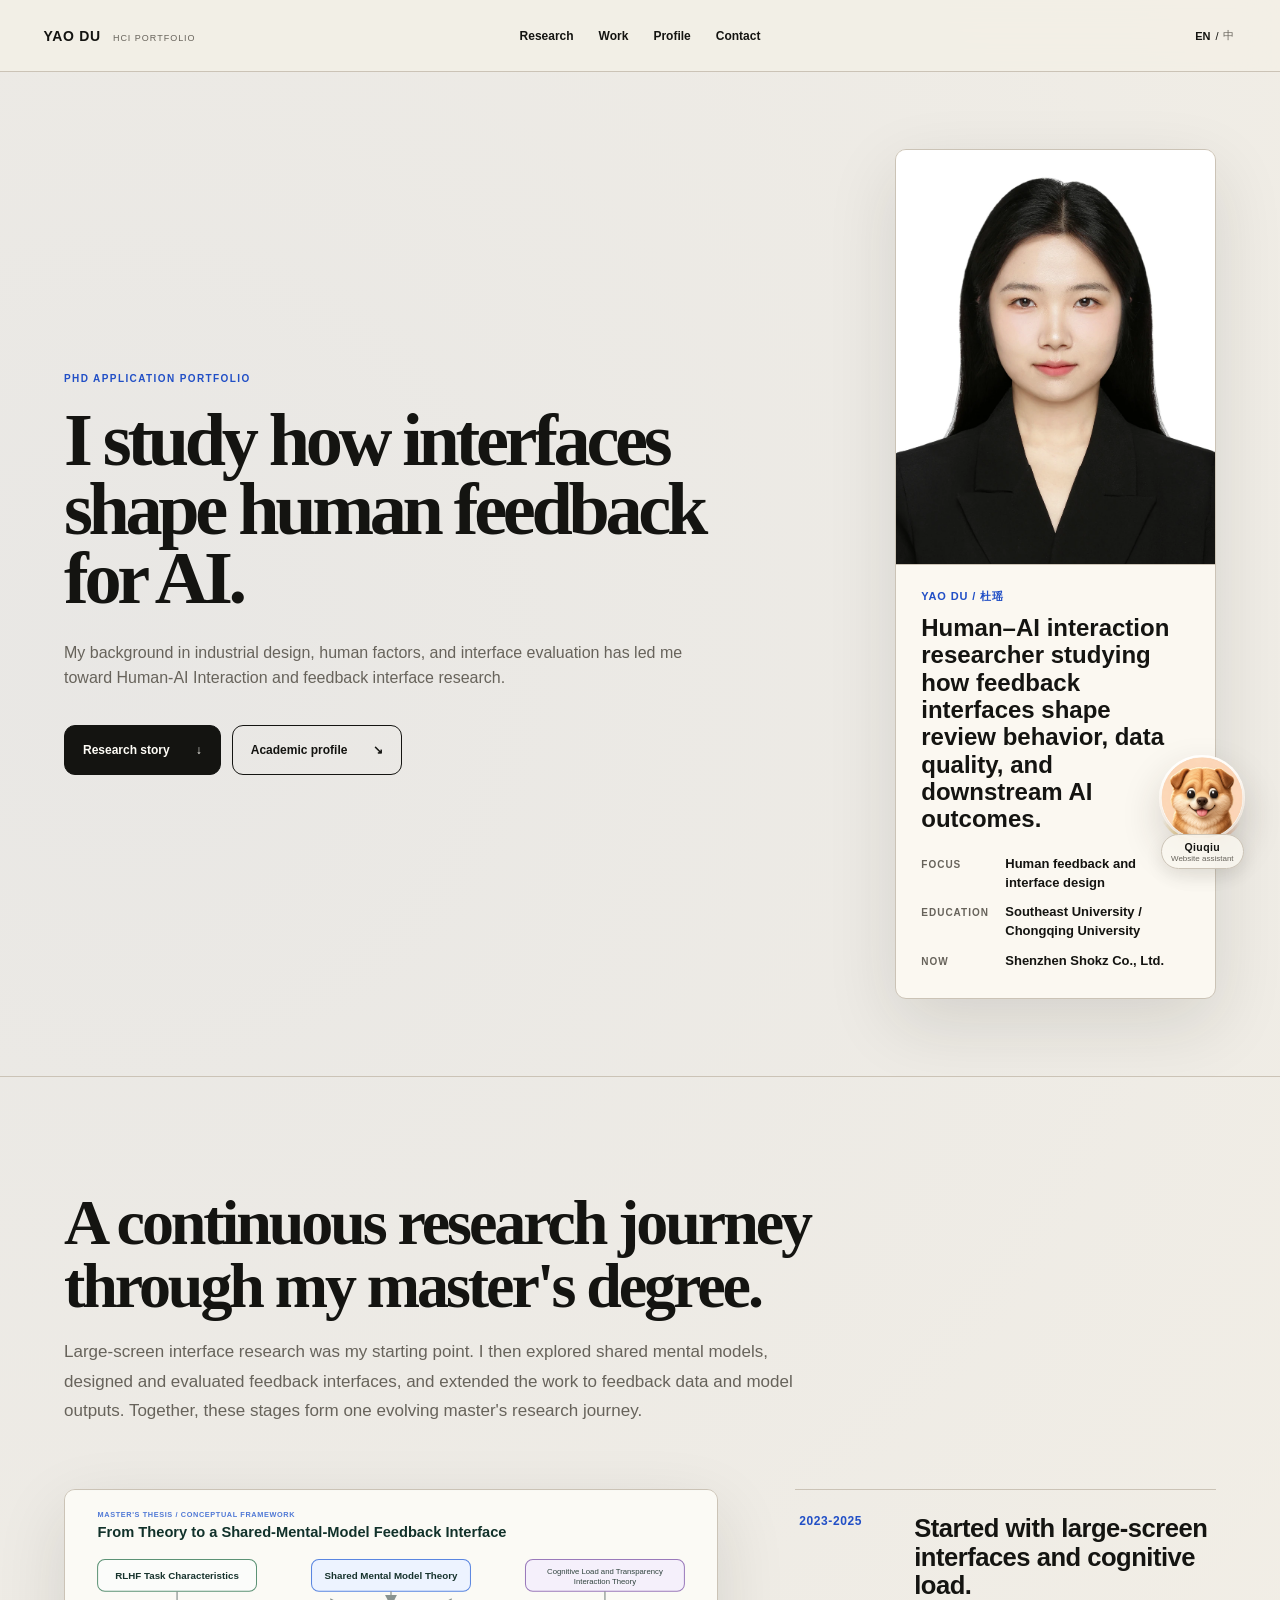
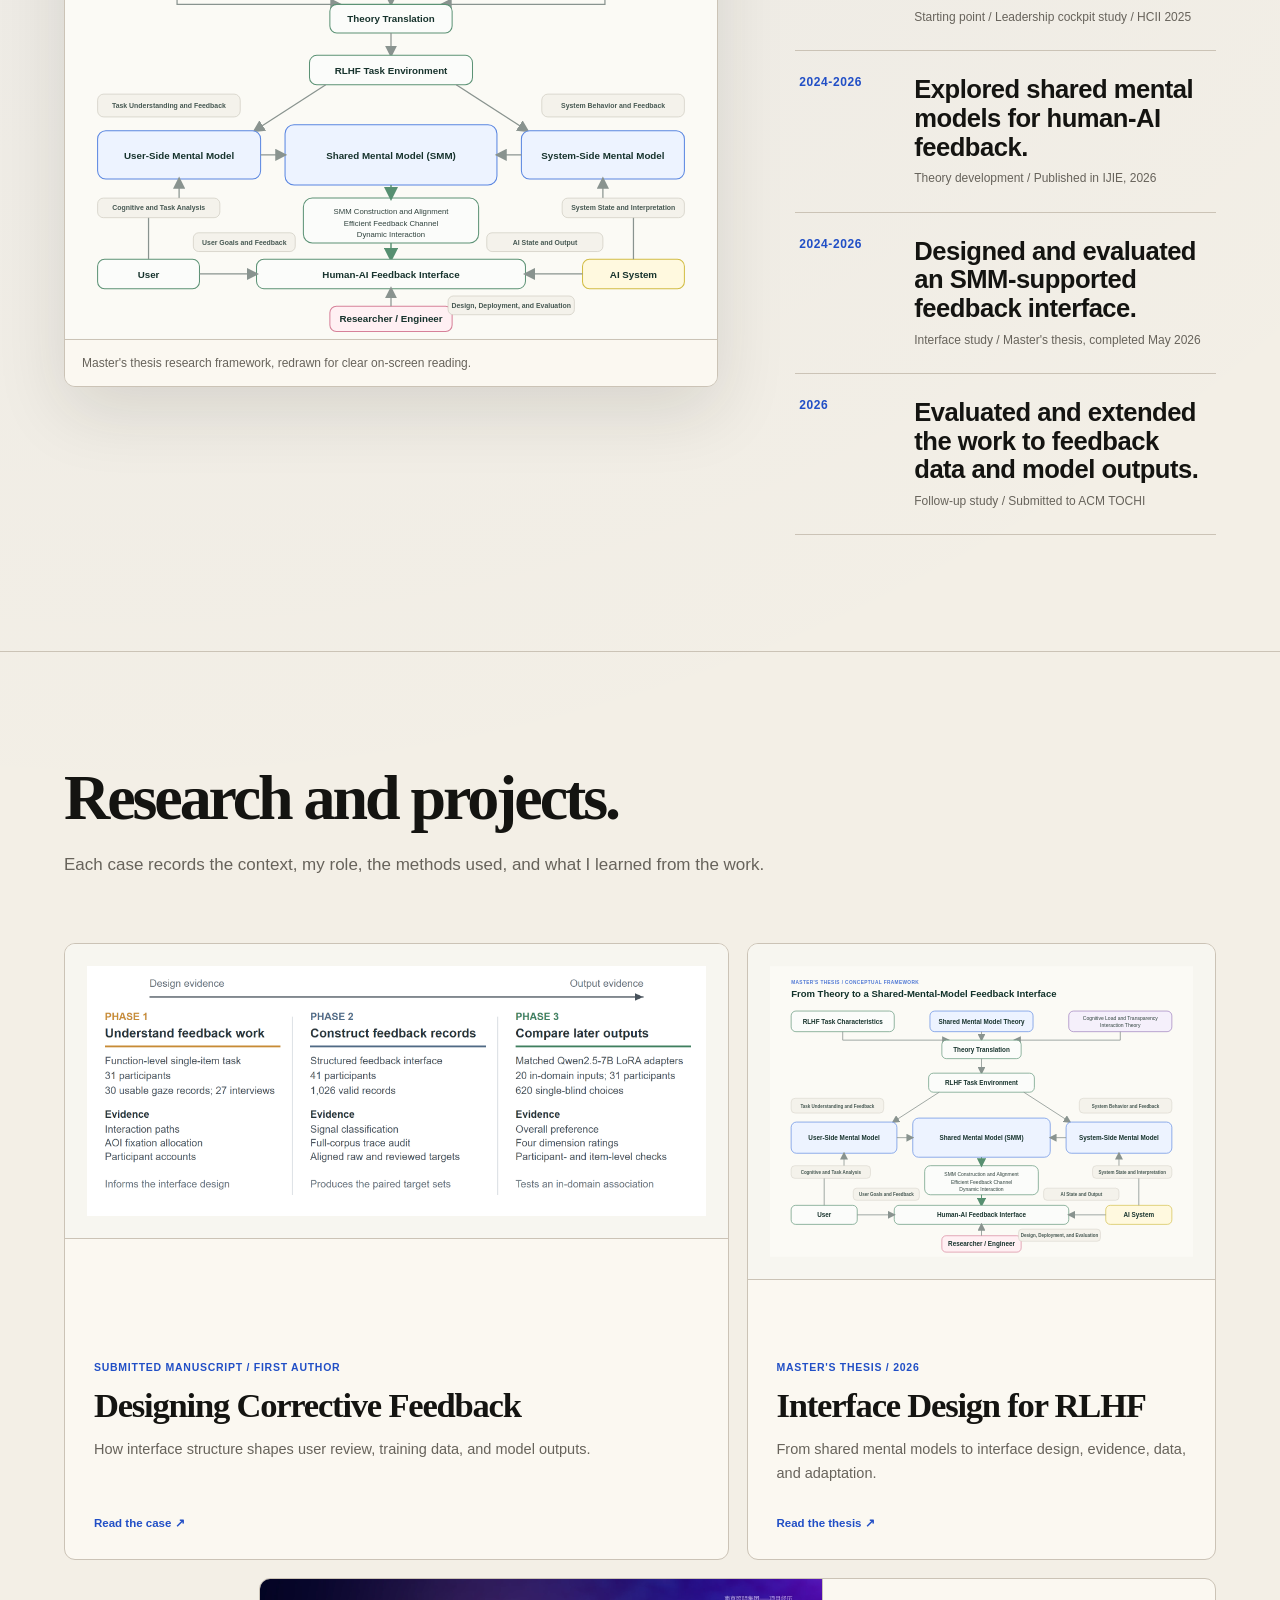
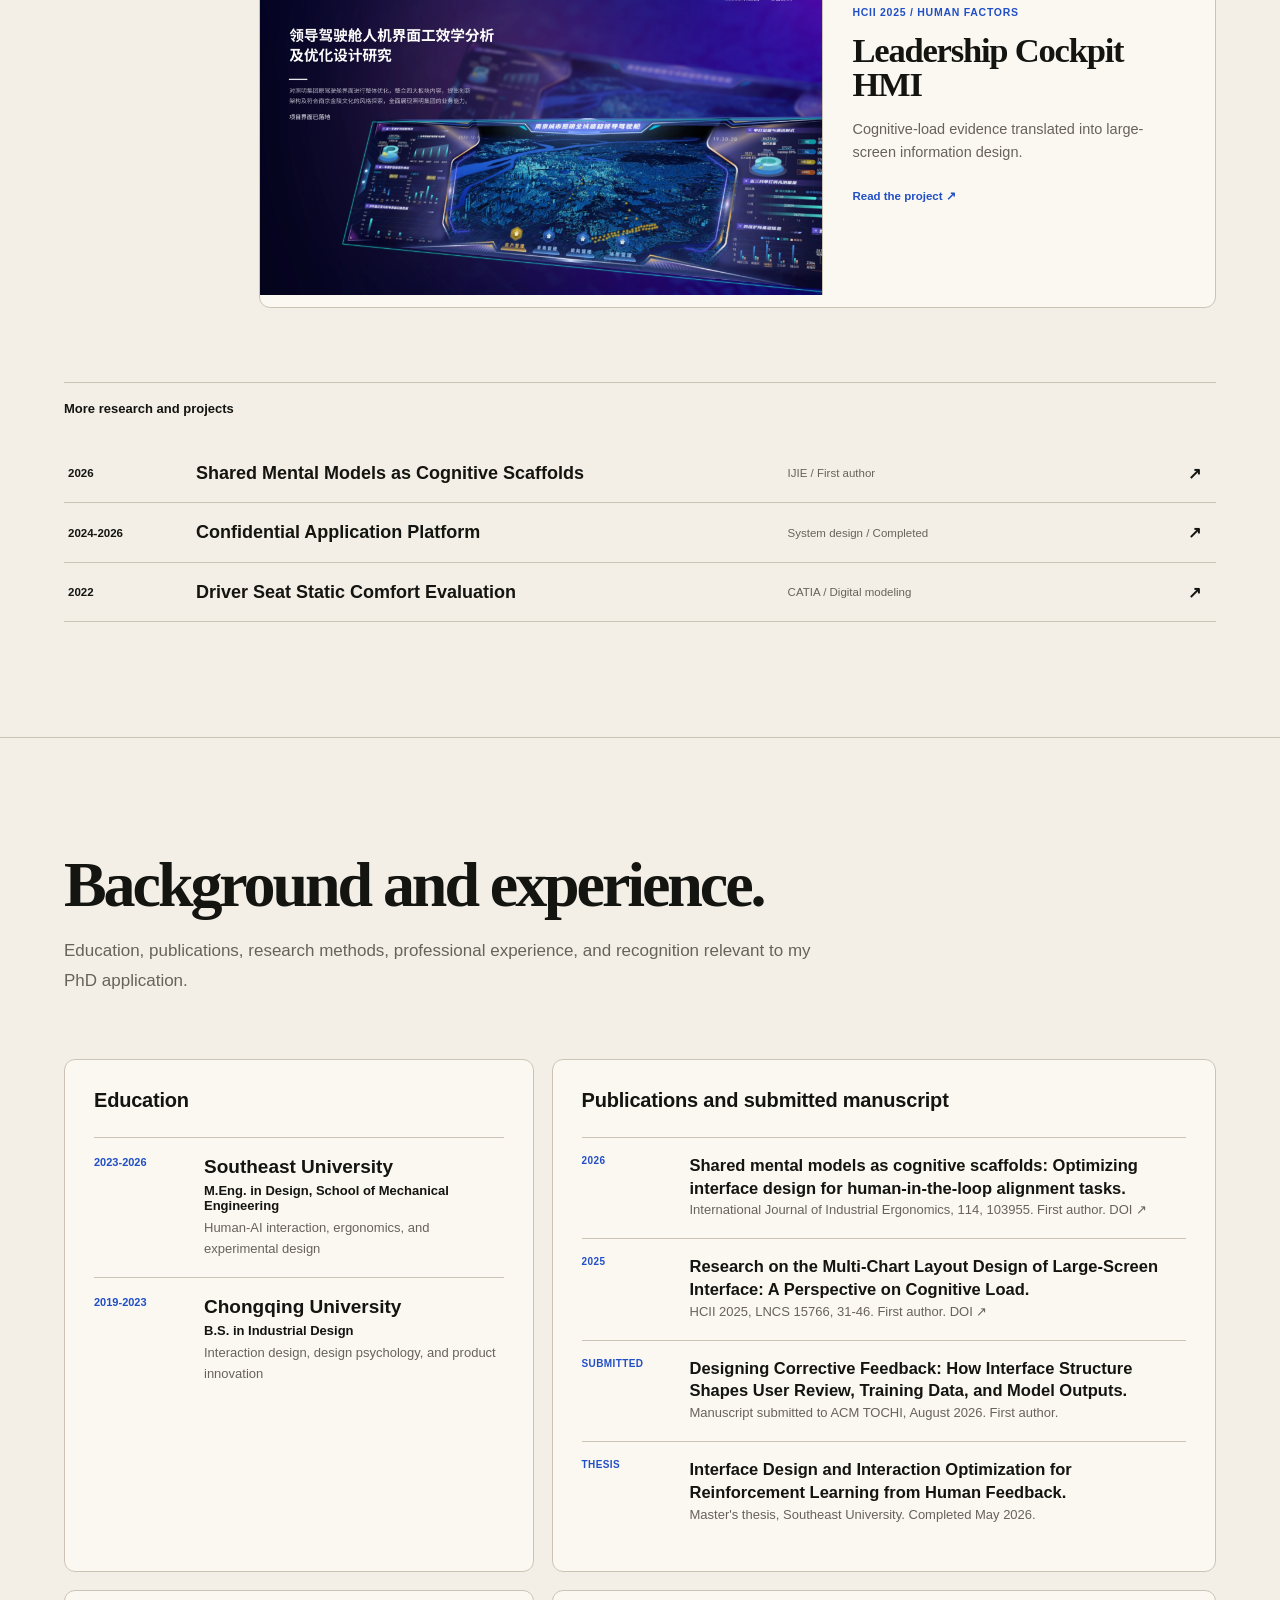
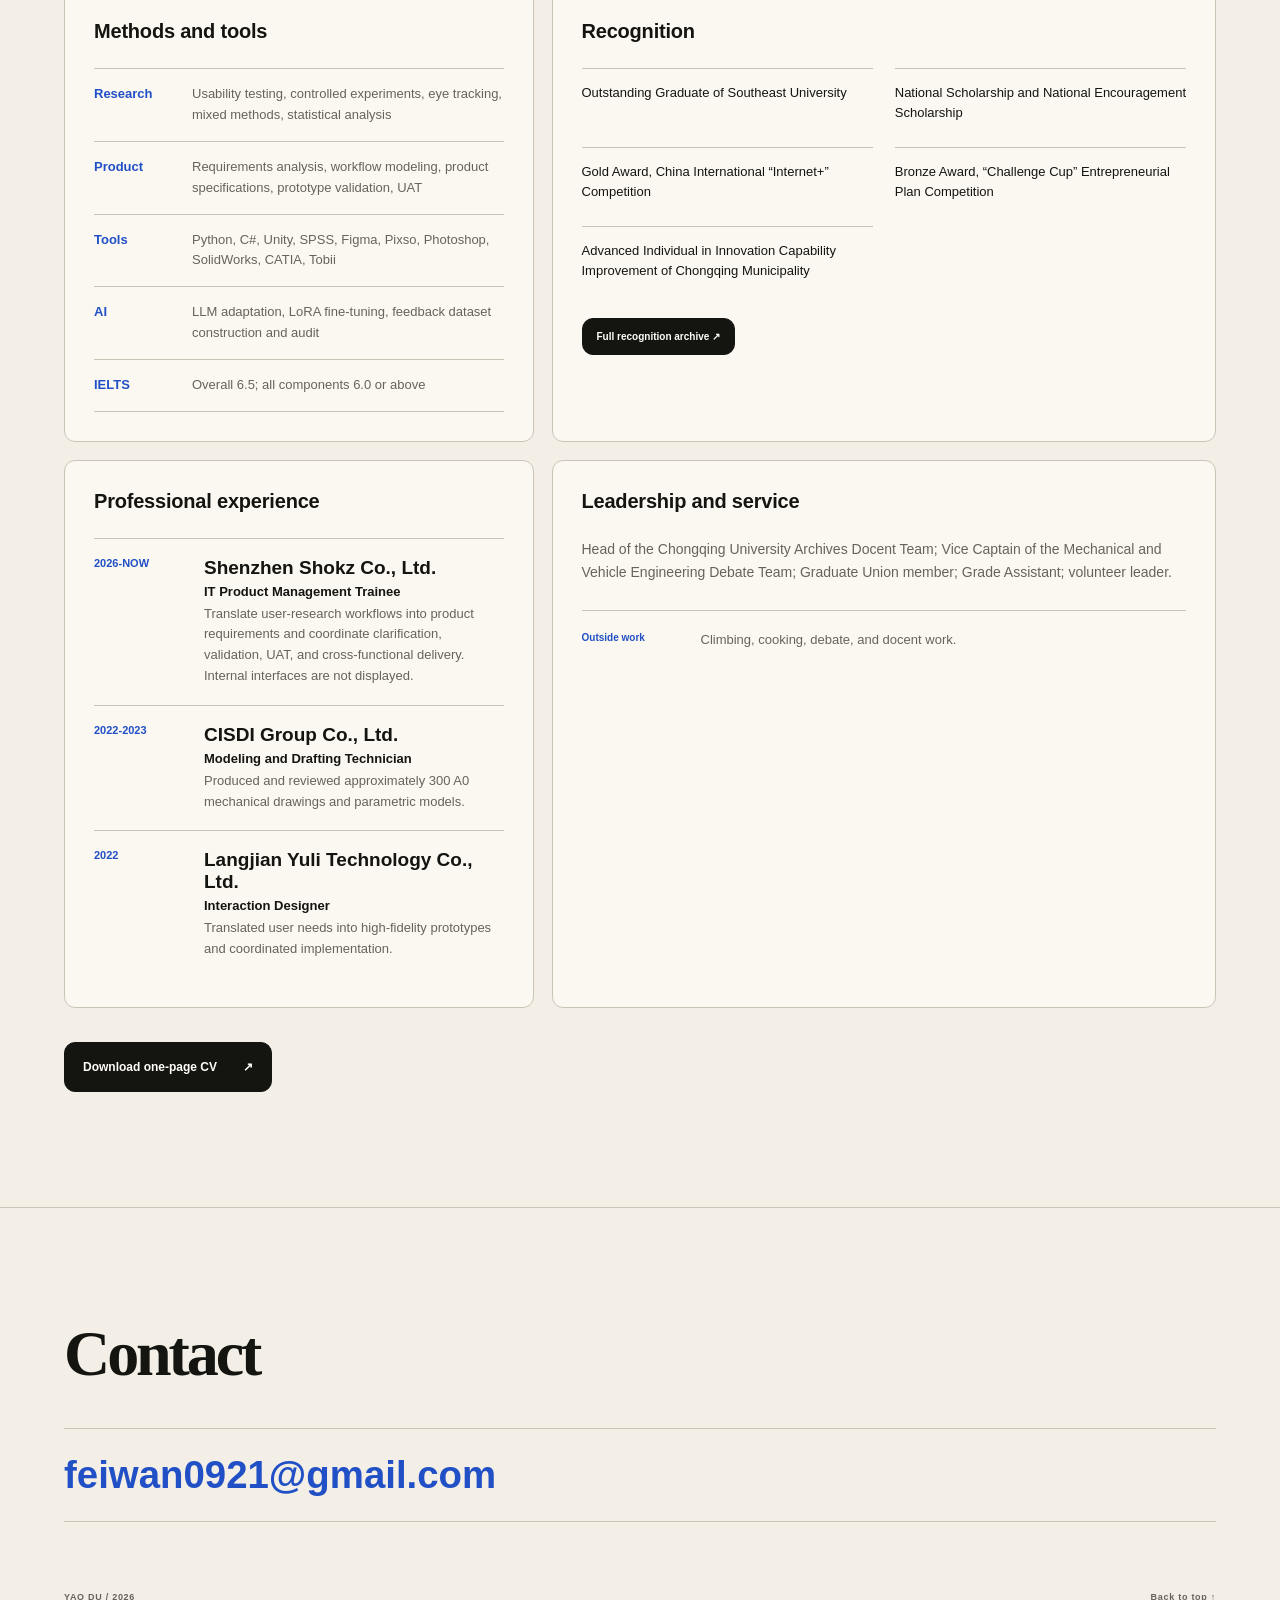
==== index.html @ 15b4944d "Update HCI profile and CV" ====
<!doctype html>
<html lang="en">
<head>
  <meta charset="utf-8">
  <meta name="viewport" content="width=device-width, initial-scale=1">
  <meta name="description" content="Yao Du's PhD application portfolio in Human-AI interaction, feedback interface design, and human factors.">
  <meta name="theme-color" content="#f3efe6">
  <title>Yao Du | HCI PhD Application Portfolio</title>
  <link rel="stylesheet" href="styles.css">
</head>
<body>
  <a class="skip-link" href="#main">Skip to content</a>
  <div class="scroll-progress" aria-hidden="true"><span></span></div>

  <header class="site-header">
    <a class="wordmark" href="#top" aria-label="Yao Du home">
      <span>YAO DU</span>
      <small>HCI PORTFOLIO</small>
    </a>
    <nav aria-label="Primary navigation">
      <a href="#research"><span data-en="Research" data-zh="科研主线">Research</span></a>
      <a href="#work"><span data-en="Work" data-zh="成果">Work</span></a>
      <a href="#profile"><span data-en="Profile" data-zh="完整履历">Profile</span></a>
      <a href="#contact"><span data-en="Contact" data-zh="联系">Contact</span></a>
    </nav>
    <div class="header-actions">
      <button class="lang-toggle" type="button" aria-label="Switch language"><b>EN</b><span>/</span><em>中</em></button>
    </div>
  </header>

  <main id="main">
    <section class="hero" id="top">
      <div class="hero-copy">
        <p class="eyebrow"><span data-en="PHD APPLICATION PORTFOLIO" data-zh="博士申请个人网站">PHD APPLICATION PORTFOLIO</span></p>
        <h1><span data-en="I study how interfaces shape human feedback for AI." data-zh="我研究界面如何塑造人们向 AI 提供反馈的过程。">I study how interfaces shape human feedback for AI.</span></h1>
        <p class="hero-intro" data-en="My background in industrial design, human factors, and interface evaluation has led me toward Human-AI Interaction and feedback interface research." data-zh="工业设计、人因研究与界面评估的经历，使我的研究兴趣逐渐转向人机智能交互与反馈界面。">My background in industrial design, human factors, and interface evaluation has led me toward Human-AI Interaction and feedback interface research.</p>
        <div class="hero-actions">
          <a class="button primary" href="#research"><span data-en="Research story" data-zh="研究故事">Research story</span><b>↓</b></a>
          <a class="button secondary" href="#profile"><span data-en="Academic profile" data-zh="学术履历">Academic profile</span><b>↘</b></a>
        </div>
      </div>

      <aside class="identity-card" aria-label="Yao Du profile summary">
        <div class="portrait-wrap"><img src="assets/v2/profile/portrait.webp" alt="Formal portrait of Yao Du"></div>
        <div class="identity-copy">
          <p>YAO DU / 杜瑶</p>
          <h2><span data-en="Human–AI interaction researcher studying how feedback interfaces shape review behavior, data quality, and downstream AI outcomes." data-zh="研究人机交互，关注反馈界面如何影响审阅行为、数据质量与下游 AI 结果。">Human–AI interaction researcher studying how feedback interfaces shape review behavior, data quality, and downstream AI outcomes.</span></h2>
          <dl>
            <div><dt>FOCUS</dt><dd><span data-en="Human feedback and interface design" data-zh="人类反馈与界面设计">Human feedback and interface design</span></dd></div>
            <div><dt>EDUCATION</dt><dd><span data-en="Southeast University / Chongqing University" data-zh="东南大学 / 重庆大学">Southeast University / Chongqing University</span></dd></div>
            <div><dt>NOW</dt><dd><span data-en="Shenzhen Shokz Co., Ltd." data-zh="深圳市韶音科技有限公司">Shenzhen Shokz Co., Ltd.</span></dd></div>
          </dl>
        </div>
      </aside>
    </section>

    <section class="story-section" id="research">
      <header class="section-heading">
        <h2><span data-en="A continuous research journey through my master's degree." data-zh="一条贯穿硕士阶段的研究主线。">A continuous research journey through my master's degree.</span></h2>
        <p data-en="Large-screen interface research was my starting point. I then explored shared mental models, designed and evaluated feedback interfaces, and extended the work to feedback data and model outputs. Together, these stages form one evolving master's research journey." data-zh="大屏界面研究是我的起点。随后，我探索共享心智模型，设计并评估反馈界面，再将研究延伸至反馈数据与模型输出。这些阶段共同构成了一条持续演进的硕士研究主线。">Large-screen interface research was my starting point. I then explored shared mental models, designed and evaluated feedback interfaces, and extended the work to feedback data and model outputs. Together, these stages form one evolving master's research journey.</p>
      </header>

      <div class="story-layout">
        <figure class="story-figure">
          <img src="assets/v4/research-framework-readable-en.svg" alt="Readable English diagram of the master's thesis research framework">
          <figcaption><span data-en="Master's thesis research framework, redrawn for clear on-screen reading." data-zh="硕士论文研究框架，按屏幕阅读方式重新绘制。">Master's thesis research framework, redrawn for clear on-screen reading.</span></figcaption>
        </figure>

        <div class="story-steps">
          <button type="button" data-case="hcii">
            <span>2023-2025</span>
            <strong data-en="Started with large-screen interfaces and cognitive load." data-zh="从大屏界面与认知负荷研究出发。">Started with large-screen interfaces and cognitive load.</strong>
            <small data-en="Starting point / Leadership cockpit study / HCII 2025" data-zh="研究起点 / 领导驾驶舱研究 / HCII 2025">Starting point / Leadership cockpit study / HCII 2025</small>
          </button>
          <button type="button" data-case="ijie">
            <span>2024-2026</span>
            <strong data-en="Explored shared mental models for human-AI feedback." data-zh="探索共享心智模型如何支持人机反馈。">Explored shared mental models for human-AI feedback.</strong>
            <small data-en="Theory development / Published in IJIE, 2026" data-zh="理论发展 / 发表于 IJIE，2026">Theory development / Published in IJIE, 2026</small>
          </button>
          <button type="button" data-case="thesis">
            <span>2024-2026</span>
            <strong data-en="Designed and evaluated an SMM-supported feedback interface." data-zh="设计并评估共享心智模型支持的反馈界面。">Designed and evaluated an SMM-supported feedback interface.</strong>
            <small data-en="Interface study / Master's thesis, completed May 2026" data-zh="界面研究 / 硕士论文，2026 年 5 月完成">Interface study / Master's thesis, completed May 2026</small>
          </button>
          <button type="button" data-case="tochi">
            <span>2026</span>
            <strong data-en="Evaluated and extended the work to feedback data and model outputs." data-zh="评估并将研究延伸至反馈数据与模型输出。">Evaluated and extended the work to feedback data and model outputs.</strong>
            <small data-en="Follow-up study / Submitted to ACM TOCHI" data-zh="延伸研究 / 已投稿 ACM TOCHI">Follow-up study / Submitted to ACM TOCHI</small>
          </button>
        </div>
      </div>
    </section>

    <section class="work-section" id="work">
      <header class="section-heading">
        <h2><span data-en="Research and projects." data-zh="研究与项目。">Research and projects.</span></h2>
        <p data-en="Each case records the context, my role, the methods used, and what I learned from the work." data-zh="每个案例说明项目背景、我的角色、使用的方法，以及我从中获得的认识。">Each case records the context, my role, the methods used, and what I learned from the work.</p>
      </header>

      <div class="case-grid">
        <button class="case-card feature-card" type="button" data-case="tochi">
          <figure><img src="assets/v2/tochi/fig2.png" alt="Three-phase corrective feedback research design"></figure>
          <div class="case-card-copy">
            <p>SUBMITTED MANUSCRIPT / FIRST AUTHOR</p>
            <h3>Designing Corrective Feedback</h3>
            <span data-en="How interface structure shapes user review, training data, and model outputs." data-zh="界面结构如何影响用户审查、训练数据与模型输出。">How interface structure shapes user review, training data, and model outputs.</span>
            <b><span data-en="Read the case" data-zh="查看案例">Read the case</span> ↗</b>
          </div>
        </button>

        <button class="case-card thesis-card" type="button" data-case="thesis">
          <figure><img src="assets/v4/research-framework-readable-en.svg" alt="Readable English diagram of the master's thesis research framework"></figure>
          <div class="case-card-copy">
            <p>MASTER'S THESIS / 2026</p>
            <h3>Interface Design for RLHF</h3>
            <span data-en="From shared mental models to interface design, evidence, data, and adaptation." data-zh="从共享心智模型走向界面设计、实验、数据与模型适配。">From shared mental models to interface design, evidence, data, and adaptation.</span>
            <b><span data-en="Read the thesis" data-zh="查看论文">Read the thesis</span> ↗</b>
          </div>
        </button>

        <button class="case-card hcii-card" type="button" data-case="hcii">
          <figure><img src="assets/v2/leadership/overview.webp" alt="Original Chinese leadership cockpit interface boards"></figure>
          <div class="case-card-copy">
            <p>HCII 2025 / HUMAN FACTORS</p>
            <h3>Leadership Cockpit HMI</h3>
            <span data-en="Cognitive-load evidence translated into large-screen information design." data-zh="将认知负荷证据转化为大屏信息设计。">Cognitive-load evidence translated into large-screen information design.</span>
            <b><span data-en="Read the project" data-zh="查看项目">Read the project</span> ↗</b>
          </div>
        </button>
      </div>

      <div class="research-archive">
        <p><span data-en="More research and projects" data-zh="更多研究与项目">More research and projects</span></p>
        <button type="button" data-case="ijie"><span>2026</span><strong>Shared Mental Models as Cognitive Scaffolds</strong><em>IJIE / First author</em><b>↗</b></button>
        <button type="button" data-case="platform"><span>2024-2026</span><strong>Confidential Application Platform</strong><em>System design / Completed</em><b>↗</b></button>
        <button type="button" data-case="seat"><span>2022</span><strong>Driver Seat Static Comfort Evaluation</strong><em>CATIA / Digital modeling</em><b>↗</b></button>
      </div>
    </section>

    <section class="profile-section" id="profile">
      <header class="section-heading">
        <h2><span data-en="Background and experience." data-zh="背景与经历。">Background and experience.</span></h2>
        <p data-en="Education, publications, research methods, professional experience, and recognition relevant to my PhD application." data-zh="与博士申请相关的教育背景、论文成果、研究方法、工作经历与荣誉。">Education, publications, research methods, professional experience, and recognition relevant to my PhD application.</p>
      </header>

      <div class="profile-grid">
        <article class="profile-block education-block">
          <h3><span data-en="Education" data-zh="教育背景">Education</span></h3>
          <div class="timeline-item"><time>2023-2026</time><div><strong>Southeast University</strong><p>M.Eng. in Design, School of Mechanical Engineering</p><small data-en="Human-AI interaction, ergonomics, and experimental design" data-zh="人机交互、人因工程与实验设计">Human-AI interaction, ergonomics, and experimental design</small></div></div>
          <div class="timeline-item"><time>2019-2023</time><div><strong>Chongqing University</strong><p>B.S. in Industrial Design</p><small data-en="Interaction design, design psychology, and product innovation" data-zh="交互设计、设计心理学与产品创新">Interaction design, design psychology, and product innovation</small></div></div>
        </article>

        <article class="profile-block publications-block">
          <h3><span data-en="Publications and submitted manuscript" data-zh="正式发表与已投稿论文">Publications and submitted manuscript</span></h3>
          <ol>
            <li><span>2026</span><p><strong>Shared mental models as cognitive scaffolds: Optimizing interface design for human-in-the-loop alignment tasks.</strong><br>International Journal of Industrial Ergonomics, 114, 103955. First author. <a href="https://doi.org/10.1016/j.ergon.2026.103955" target="_blank" rel="noreferrer">DOI ↗</a></p></li>
            <li><span>2025</span><p><strong>Research on the Multi-Chart Layout Design of Large-Screen Interface: A Perspective on Cognitive Load.</strong><br>HCII 2025, LNCS 15766, 31-46. First author. <a href="https://doi.org/10.1007/978-3-031-93835-1_3" target="_blank" rel="noreferrer">DOI ↗</a></p></li>
            <li><span>SUBMITTED</span><p><strong>Designing Corrective Feedback: How Interface Structure Shapes User Review, Training Data, and Model Outputs.</strong><br>Manuscript submitted to ACM TOCHI, August 2026. First author.</p></li>
            <li><span>THESIS</span><p><strong>Interface Design and Interaction Optimization for Reinforcement Learning from Human Feedback.</strong><br>Master's thesis, Southeast University. Completed May 2026.</p></li>
          </ol>
        </article>

        <article class="profile-block methods-block">
          <h3><span data-en="Methods and tools" data-zh="研究方法与工具">Methods and tools</span></h3>
          <div class="skill-groups">
            <p><b>Research</b><span>Usability testing, controlled experiments, eye tracking, mixed methods, statistical analysis</span></p>
            <p><b>Product</b><span>Requirements analysis, workflow modeling, product specifications, prototype validation, UAT</span></p>
            <p><b>Tools</b><span>Python, C#, Unity, SPSS, Figma, Pixso, Photoshop, SolidWorks, CATIA, Tobii</span></p>
            <p><b>AI</b><span>LLM adaptation, LoRA fine-tuning, feedback dataset construction and audit</span></p>
          </div>
          <p class="language-note"><b>IELTS</b><span>Overall 6.5; all components 6.0 or above</span></p>
        </article>

        <article class="profile-block recognition-block">
          <h3><span data-en="Recognition" data-zh="荣誉奖项">Recognition</span></h3>
          <ul>
            <li>Outstanding Graduate of Southeast University</li>
            <li>National Scholarship and National Encouragement Scholarship</li>
            <li>Gold Award, China International “Internet+” Competition</li>
            <li>Bronze Award, “Challenge Cup” Entrepreneurial Plan Competition</li>
            <li>Advanced Individual in Innovation Capability Improvement of Chongqing Municipality</li>
          </ul>
          <button class="inline-report-button" type="button" data-case="awards"><span data-en="Full recognition archive" data-zh="完整荣誉档案">Full recognition archive</span> ↗</button>
        </article>

        <article class="profile-block earlier-work-block">
          <h3><span data-en="Professional experience" data-zh="工作经历">Professional experience</span></h3>
          <div class="timeline-item"><time>2026-NOW</time><div><strong>Shenzhen Shokz Co., Ltd.</strong><p>IT Product Management Trainee</p><small data-en="Translate user-research workflows into product requirements and coordinate clarification, validation, UAT, and cross-functional delivery. Internal interfaces are not displayed." data-zh="将用户研究工作流转化为产品需求，并协调需求澄清、方案验证、用户验收测试与跨团队交付；内部界面暂不公开。">Translate user-research workflows into product requirements and coordinate clarification, validation, UAT, and cross-functional delivery. Internal interfaces are not displayed.</small></div></div>
          <div class="timeline-item"><time>2022-2023</time><div><strong>CISDI Group Co., Ltd.</strong><p>Modeling and Drafting Technician</p><small data-en="Produced and reviewed approximately 300 A0 mechanical drawings and parametric models." data-zh="制作并审查约 300 张 A0 机械图纸与参数化模型。">Produced and reviewed approximately 300 A0 mechanical drawings and parametric models.</small></div></div>
          <div class="timeline-item"><time>2022</time><div><strong>Langjian Yuli Technology Co., Ltd.</strong><p>Interaction Designer</p><small data-en="Translated user needs into high-fidelity prototypes and coordinated implementation." data-zh="将用户需求转化为高保真原型并协调落地。">Translated user needs into high-fidelity prototypes and coordinated implementation.</small></div></div>
        </article>

        <article class="profile-block service-block">
          <h3><span data-en="Leadership and service" data-zh="领导力与公共服务">Leadership and service</span></h3>
          <p data-en="Head of the Chongqing University Archives Docent Team; Vice Captain of the Mechanical and Vehicle Engineering Debate Team; Graduate Union member; Grade Assistant; volunteer leader." data-zh="重庆大学校史馆讲解队负责人；机械与车辆工程学院辩论队副队长；研究生会成员；年级助理；志愿服务负责人。">Head of the Chongqing University Archives Docent Team; Vice Captain of the Mechanical and Vehicle Engineering Debate Team; Graduate Union member; Grade Assistant; volunteer leader.</p>
          <p class="personal-note"><b data-en="Outside work" data-zh="工作之外">Outside work</b><span data-en="Climbing, cooking, debate, and docent work." data-zh="攀岩、烹饪、辩论与讲解。">Climbing, cooking, debate, and docent work.</span></p>
        </article>
      </div>

      <a class="button primary profile-cv" href="assets/Yao_Du_CV_2026.pdf" target="_blank" rel="noreferrer"><span data-en="Download one-page CV" data-zh="下载一页英文简历">Download one-page CV</span><b>↗</b></a>
    </section>

    <section class="contact-section" id="contact">
      <h2><span data-en="Contact" data-zh="联系方式">Contact</span></h2>
      <a href="mailto:feiwan0921@gmail.com">feiwan0921@gmail.com</a>
      <div class="footer-line"><span>YAO DU / 2026</span><a href="#top"><span data-en="Back to top" data-zh="返回顶部">Back to top</span> ↑</a></div>
    </section>
  </main>

  <aside class="yaobot" id="yaobot" data-state="idle" data-pet="oreo" aria-label="Website assistant">
    <section class="yaobot-panel" id="yaobot-panel" aria-hidden="true" aria-labelledby="yaobot-title">
      <div class="yaobot-panel-head">
        <div>
          <p><span data-en="WEBSITE ASSISTANT" data-zh="网页小助手">WEBSITE ASSISTANT</span></p>
          <h2 id="yaobot-title" data-pet-name>Oreo</h2>
        </div>
      </div>
      <p class="yaobot-note" data-pet-note data-en="" data-zh=""></p>
      <p class="yaobot-status" aria-live="polite"><span data-bot-status>Ready to explore.</span></p>
      <nav aria-label="Website assistant shortcuts">
        <a href="#research" data-bot-link="research"><span data-en="Follow the research story" data-zh="沿着研究主线浏览">Follow the research story</span><b>01</b></a>
        <button type="button" data-case="tochi" data-bot-link="case"><span data-en="Open the latest manuscript" data-zh="查看最新投稿研究">Open the latest manuscript</span><b>02</b></button>
        <a href="assets/Yao_Du_CV_2026.pdf" target="_blank" rel="noreferrer" data-bot-link="cv"><span data-en="Read the one-page CV" data-zh="查看一页英文简历">Read the one-page CV</span><b>03</b></a>
      </nav>
      <p class="yaobot-privacy"><span data-en="Local interaction only · no data collected" data-zh="仅本地交互 · 不收集数据">Local interaction only · no data collected</span></p>
    </section>

    <button class="yaobot-trigger" id="yaobot-trigger" type="button" aria-expanded="false" aria-controls="yaobot-panel" aria-label="Open the website assistant">
      <span class="yaobot-face" aria-hidden="true">
        <img class="yaobot-avatar yaobot-avatar-oreo" src="assets/mascots/oreo_plush_v2.webp" alt="">
        <img class="yaobot-avatar yaobot-avatar-qiuqiu" src="assets/mascots/qiuqiu_plush_v2.webp" alt="">
        <svg class="yaobot-pet" viewBox="0 0 96 96" role="presentation" focusable="false">
          <defs>
            <radialGradient id="oreo-halo-gradient" cx="34%" cy="24%" r="78%">
              <stop offset="0" stop-color="#fffdf8"/>
              <stop offset=".58" stop-color="#f3eae2"/>
              <stop offset="1" stop-color="#dfd2c8"/>
            </radialGradient>
            <radialGradient id="oreo-head-gradient" cx="34%" cy="22%" r="82%">
              <stop offset="0" stop-color="#c9beb5"/>
              <stop offset=".56" stop-color="#a99b8f"/>
              <stop offset="1" stop-color="#817268"/>
            </radialGradient>
            <linearGradient id="oreo-muzzle-gradient" x1="0" y1="0" x2="0" y2="1">
              <stop offset="0" stop-color="#fffdf8"/>
              <stop offset="1" stop-color="#eadfd3"/>
            </linearGradient>
            <radialGradient id="qiuqiu-halo-gradient" cx="34%" cy="22%" r="80%">
              <stop offset="0" stop-color="#fffdf7"/>
              <stop offset=".6" stop-color="#fff0d8"/>
              <stop offset="1" stop-color="#efd4ad"/>
            </radialGradient>
            <radialGradient id="qiuqiu-head-gradient" cx="34%" cy="20%" r="84%">
              <stop offset="0" stop-color="#f4c983"/>
              <stop offset=".56" stop-color="#dfa45e"/>
              <stop offset="1" stop-color="#bd7846"/>
            </radialGradient>
            <linearGradient id="qiuqiu-ear-gradient" x1="0" y1="0" x2="0" y2="1">
              <stop offset="0" stop-color="#c8885e"/>
              <stop offset="1" stop-color="#925738"/>
            </linearGradient>
            <linearGradient id="qiuqiu-muzzle-gradient" x1="0" y1="0" x2="0" y2="1">
              <stop offset="0" stop-color="#fff0d3"/>
              <stop offset="1" stop-color="#eccb9a"/>
            </linearGradient>
            <filter id="pet-soft-shadow" x="-30%" y="-30%" width="160%" height="170%">
              <feDropShadow dx="0" dy="2" stdDeviation="2.2" flood-color="#59483d" flood-opacity=".2"/>
            </filter>
          </defs>
          <g class="pet-drawing pet-oreo">
            <circle class="pet-halo pet-halo-oreo" cx="48" cy="48" r="43"/>
            <path class="pet-outline pet-ear pet-ear-left pet-oreo-ear" d="M22 34C17 22 18 13 24 13c7 1 14 9 17 20Z"/>
            <path class="pet-outline pet-ear pet-ear-right pet-oreo-ear" d="M74 34c5-12 4-21-2-21-7 1-14 9-17 20Z"/>
            <path class="pet-inner-ear pet-inner-ear-left" d="M24 29c-2-7-2-11 1-12 4 2 8 7 10 12"/>
            <path class="pet-inner-ear pet-inner-ear-right" d="M72 29c2-7 2-11-1-12-4 2-8 7-10 12"/>
            <ellipse class="pet-outline pet-head pet-oreo-head" cx="48" cy="52" rx="31" ry="33"/>
            <path class="pet-oreo-white" d="M25 57c2-9 11-14 23-8 12-6 21-1 23 8 3 14-7 26-23 26S22 71 25 57Z"/>
            <ellipse class="pet-fur-highlight" cx="36" cy="31" rx="10" ry="5" transform="rotate(-24 36 31)"/>
            <path class="pet-face-shade" d="M24 66c7 15 40 20 48-5-2 17-11 25-24 25-12 0-21-7-24-20Z"/>
            <path class="pet-oreo-stripe" d="m39 22 3 10 6-12 6 12 3-10M22 43l9 2-8 5m51-7-9 2 8 5"/>
            <path class="pet-brow pet-brow-left" d="M29 39c3-2 7-2 10 0"/>
            <path class="pet-brow pet-brow-right" d="M57 39c3-2 7-2 10 0"/>
            <path class="pet-nose" d="M44 58c2-2 6-2 8 0-1 3-3 4-4 4s-3-1-4-4Z"/>
            <ellipse class="pet-nose-shine" cx="46.5" cy="58.2" rx="1.3" ry=".8"/>
            <path class="pet-mouth pet-mouth-idle" d="M48 62c0 5-7 5-8 1m8-1c0 5 7 5 8 1"/>
            <ellipse class="pet-mouth pet-mouth-curious" cx="48" cy="67" rx="3" ry="3.6"/>
            <path class="pet-mouth pet-mouth-happy" d="M39 63c3 10 15 10 18 0Z"/>
            <path class="pet-mouth pet-mouth-sleep" d="M43 65c3 1.5 7 1.5 10 0"/>
            <circle class="pet-cheek pet-cheek-left" cx="29" cy="58" r="4"/>
            <circle class="pet-cheek pet-cheek-right" cx="67" cy="58" r="4"/>
            <path class="pet-sleep-eyes" d="M29 47c3 3 7 3 10 0m18 0c3 3 7 3 10 0"/>
          </g>
          <g class="pet-drawing pet-qiuqiu">
            <circle class="pet-halo pet-halo-qiuqiu" cx="48" cy="48" r="43"/>
            <ellipse class="pet-outline pet-head pet-qiuqiu-head" cx="48" cy="52" rx="31" ry="33"/>
            <path class="pet-outline pet-ear pet-ear-left pet-qiuqiu-ear" d="M25 29C15 22 7 29 9 43c1 10 7 17 13 17 7-1 9-12 10-23Z"/>
            <path class="pet-outline pet-ear pet-ear-right pet-qiuqiu-ear" d="M71 29c10-7 18 0 16 14-1 10-7 17-13 17-7-1-9-12-10-23Z"/>
            <path class="pet-qiuqiu-blaze" d="M44 20c3-1 5-1 8 0l2 20-6 9-6-9Z"/>
            <path class="pet-qiuqiu-muzzle" d="M25 57c3-10 12-14 23-8 11-6 20-2 23 8 4 14-7 26-23 26S21 71 25 57Z"/>
            <ellipse class="pet-fur-highlight" cx="36" cy="31" rx="10" ry="5" transform="rotate(-24 36 31)"/>
            <path class="pet-face-shade" d="M23 66c8 16 41 20 50-5-2 17-12 25-25 25-12 0-22-7-25-20Z"/>
            <path class="pet-brow pet-brow-left" d="M29 39c3-2 7-2 10 0"/>
            <path class="pet-brow pet-brow-right" d="M57 39c3-2 7-2 10 0"/>
            <path class="pet-nose" d="M43 58c2-3 8-3 10 0-1 4-4 5-5 5s-4-1-5-5Z"/>
            <ellipse class="pet-nose-shine" cx="46.5" cy="58.2" rx="1.4" ry=".9"/>
            <path class="pet-mouth pet-mouth-idle" d="M48 63c0 5-8 5-9 0m9 0c0 5 8 5 9 0"/>
            <ellipse class="pet-mouth pet-mouth-curious" cx="48" cy="68" rx="3.2" ry="4"/>
            <path class="pet-mouth pet-mouth-happy" d="M38 64c3 11 17 11 20 0Z"/>
            <path class="pet-mouth pet-mouth-sleep" d="M43 66c3 1.5 7 1.5 10 0"/>
            <path class="pet-tongue" d="M44 69c1 6 7 6 8 0Z"/>
            <circle class="pet-cheek pet-cheek-left" cx="28" cy="59" r="4"/>
            <circle class="pet-cheek pet-cheek-right" cx="68" cy="59" r="4"/>
            <path class="pet-sleep-eyes" d="M29 47c3 3 7 3 10 0m18 0c3 3 7 3 10 0"/>
          </g>
        </svg>
        <span class="yaobot-gaze">
          <i class="yaobot-eye left"><i></i></i><i class="yaobot-eye right"><i></i></i>
        </span>
        <i class="yaobot-sleep-mark">z</i>
        <i class="yaobot-sparkle">✦</i>
      </span>
      <span class="yaobot-trigger-copy"><b data-pet-trigger-name>Oreo</b><small data-bot-label>Website assistant</small></span>
    </button>
  </aside>

  <div class="case-overlay" id="case-overlay" role="dialog" aria-modal="true" aria-hidden="true" aria-labelledby="modal-title">
    <div class="case-modal">
      <div class="modal-toolbar"><span>YAO DU / PROJECT DETAILS</span><button type="button" data-close-modal><span data-en="Close" data-zh="关闭">Close</span><b>×</b></button></div>
      <article id="modal-content" tabindex="-1"></article>
      <button class="modal-bottom-close" type="button" data-close-modal><span data-en="Close report" data-zh="关闭报告">Close report</span> ↑</button>
    </div>
  </div>

  <script src="main.js"></script>
</body>
</html>
---- styles.css ----
:root {
  color-scheme: light dark;
  --bg: #f3efe6;
  --surface: #fbf8f1;
  --surface-2: #e9e2d5;
  --ink: #141411;
  --muted: #67635b;
  --accent: #214fc6;
  --accent-2: #df5a3e;
  --accent-soft: #dfe6f7;
  --line: #cbc3b6;
  --button-bg: #141411;
  --button-ink: #fffdf7;
  --shadow: 0 24px 70px rgba(35, 31, 24, .12);
  --radius: 11px;
  --sans: "Segoe UI Variable Display", "Aptos Display", "Segoe UI", Helvetica, Arial, sans-serif;
  --display: Iowan Old Style, Baskerville, "Times New Roman", serif;
}

@media (prefers-color-scheme: dark) {
  :root {
    --bg: #171713;
    --surface: #20201b;
    --surface-2: #292820;
    --ink: #f2eee5;
    --muted: #b1aa9d;
    --accent: #89a6ff;
    --accent-2: #ff7a5d;
    --accent-soft: #26355d;
    --line: #454238;
    --button-bg: #f2eee5;
    --button-ink: #171713;
    --shadow: 0 24px 70px rgba(0, 0, 0, .34);
  }
}

* { box-sizing: border-box; }
html { scroll-behavior: smooth; }
body {
  margin: 0;
  color: var(--ink);
  background: var(--bg);
  font-family: var(--sans);
  -webkit-font-smoothing: antialiased;
  background-image: radial-gradient(circle at 10% 10%, color-mix(in srgb, var(--accent) 5%, transparent) 0, transparent 30%);
}
body.modal-open { overflow: hidden; }
button, a { font: inherit; }
button { color: inherit; }
a { color: inherit; text-decoration: none; }
img { display: block; max-width: 100%; }
::selection { color: var(--button-ink); background: var(--accent); }

:where(a, button):focus-visible { outline: 2px solid var(--accent); outline-offset: 4px; }
.scroll-progress { position: fixed; inset: 0 0 auto; z-index: 500; height: 3px; pointer-events: none; }
.scroll-progress span { display: block; width: 100%; height: 100%; background: var(--accent); transform: scaleX(0); transform-origin: left; }

.skip-link {
  position: fixed;
  left: 16px;
  top: -80px;
  z-index: 1000;
  padding: 12px 18px;
  color: var(--button-ink);
  background: var(--button-bg);
  border-radius: var(--radius);
  transition: top .2s ease;
}
.skip-link:focus { top: 16px; }

.site-header {
  position: sticky;
  top: 0;
  z-index: 100;
  min-height: 72px;
  padding: 0 clamp(20px, 3.4vw, 54px);
  display: grid;
  grid-template-columns: 1fr auto 1fr;
  align-items: center;
  gap: 26px;
  border-bottom: 1px solid var(--line);
  background: color-mix(in srgb, var(--bg) 88%, transparent);
  backdrop-filter: blur(18px);
}
.wordmark { display: flex; align-items: baseline; gap: 12px; width: fit-content; }
.wordmark span { font-size: 14px; font-weight: 850; letter-spacing: .05em; }
.wordmark small { color: var(--muted); font-size: 9px; letter-spacing: .11em; }
.site-header nav { display: flex; align-items: center; gap: 25px; white-space: nowrap; font-size: 12px; font-weight: 650; }
.site-header nav a { position: relative; padding: 27px 0; }
.site-header nav a::after {
  content: "";
  position: absolute;
  left: 0;
  right: 100%;
  bottom: 20px;
  height: 2px;
  background: var(--accent);
  transition: right .24s ease;
}
.site-header nav a:hover::after,
.site-header nav a:focus-visible::after,
.site-header nav a.is-active::after { right: 0; }
.header-actions { justify-self: end; display: flex; align-items: center; gap: 14px; }
.lang-toggle { display: flex; gap: 5px; align-items: center; padding: 8px 2px; border: 0; background: transparent; cursor: pointer; font-size: 11px; }
.lang-toggle em { color: var(--muted); font-style: normal; }
.lang-toggle.is-zh b { color: var(--muted); font-weight: 400; }
.lang-toggle.is-zh em { color: var(--ink); font-weight: 850; }
.header-cv {
  padding: 10px 15px;
  border-radius: var(--radius);
  color: var(--button-ink);
  background: var(--button-bg);
  font-size: 11px;
  font-weight: 800;
  letter-spacing: .04em;
}

.hero {
  min-height: calc(100dvh - 72px);
  padding: clamp(46px, 6vw, 82px) clamp(20px, 5vw, 78px);
  display: grid;
  grid-template-columns: minmax(0, 1.25fr) minmax(320px, .55fr);
  align-items: center;
  gap: clamp(42px, 8vw, 120px);
  overflow: hidden;
  position: relative;
}
.hero::before { content: none; }
.hero-copy { max-width: 940px; }
.eyebrow { margin: 0 0 22px; color: var(--accent); font-size: 10px; font-weight: 850; letter-spacing: .14em; }
.hero h1 {
  margin: 0;
  max-width: 900px;
  font-size: clamp(50px, 5.8vw, 88px);
  line-height: .93;
  letter-spacing: -.058em;
  font-family: var(--display);
  font-weight: 600;
}
.hero-intro { max-width: 650px; margin: 28px 0 0; color: var(--muted); font-size: clamp(16px, 1.25vw, 20px); line-height: 1.55; }
.hero-actions { display: flex; flex-wrap: wrap; gap: 11px; margin-top: 34px; }
.button {
  min-height: 50px;
  padding: 0 18px;
  display: inline-flex;
  align-items: center;
  justify-content: space-between;
  gap: 26px;
  border: 1px solid var(--ink);
  border-radius: var(--radius);
  font-size: 12px;
  font-weight: 800;
  white-space: nowrap;
  transition: transform .22s ease, background .22s ease, color .22s ease, border-color .22s ease;
}
.button:hover, .button:focus-visible { transform: translateY(-3px); outline: none; }
.button:active { transform: translateY(1px) scale(.99); }
.button.primary { color: var(--button-ink); background: var(--button-bg); }
.button.primary:hover, .button.primary:focus-visible { color: var(--button-ink); background: var(--accent); border-color: var(--accent); }
.button.secondary { background: transparent; }
.button.secondary:hover, .button.secondary:focus-visible { background: var(--surface); }

.identity-card {
  width: min(100%, 400px);
  justify-self: end;
  overflow: hidden;
  border: 1px solid var(--line);
  border-radius: var(--radius);
  background: var(--surface);
  box-shadow: var(--shadow);
  transform: rotate(.55deg);
}
.portrait-wrap { height: min(46vh, 450px); min-height: 310px; overflow: hidden; background: var(--surface-2); }
.portrait-wrap img { width: 100%; height: 100%; object-fit: cover; object-position: center 27%; }
.identity-copy { padding: 24px 25px 27px; border-top: 1px solid var(--line); }
.identity-copy > p { margin: 0 0 10px; color: var(--accent); font-size: 11px; font-weight: 850; letter-spacing: .08em; }
.identity-copy h2 { margin: 0; max-width: 340px; font-size: 24px; line-height: 1.14; font-weight: 720; }
.identity-copy dl { margin: 22px 0 0; display: grid; gap: 11px; }
.identity-copy dl div { display: grid; grid-template-columns: 74px 1fr; gap: 10px; align-items: baseline; }
.identity-copy dt { color: var(--muted); font-size: 10px; font-weight: 850; letter-spacing: .1em; }
.identity-copy dd { margin: 0; font-size: 13px; line-height: 1.45; font-weight: 650; }

.story-section,
.work-section,
.profile-section,
.contact-section { padding: clamp(88px, 9vw, 136px) clamp(20px, 5vw, 78px); }

.section-heading { max-width: 1480px; margin: 0 auto clamp(42px, 5vw, 72px); }
.section-heading h2,
.contact-section h2 {
  margin: 0;
  max-width: 920px;
  font-size: clamp(42px, 5vw, 78px);
  line-height: .98;
  letter-spacing: -.048em;
  font-family: var(--display);
  font-weight: 600;
}
.section-heading > p { max-width: 760px; margin: 20px 0 0; color: var(--muted); font-size: 17px; line-height: 1.72; }

.story-section { border-top: 1px solid var(--line); }
.story-layout { max-width: 1480px; margin: auto; display: grid; grid-template-columns: minmax(0, 1.12fr) minmax(360px, .72fr); gap: clamp(34px, 6vw, 88px); align-items: start; }
.story-figure {
  position: sticky;
  top: 104px;
  margin: 0;
  overflow: hidden;
  border: 1px solid var(--line);
  border-radius: var(--radius);
  background: #f7f6f0;
  box-shadow: var(--shadow);
}
.story-figure img { width: 100%; height: auto; object-fit: contain; }
.story-figure figcaption { padding: 14px 17px; border-top: 1px solid var(--line); color: var(--muted); background: var(--surface); font-size: 12px; line-height: 1.5; }
.story-steps { border-top: 1px solid var(--line); }
.story-steps button {
  width: 100%;
  padding: 24px 4px;
  display: grid;
  grid-template-columns: 95px 1fr;
  gap: 9px 20px;
  border: 0;
  border-bottom: 1px solid var(--line);
  background: transparent;
  text-align: left;
  cursor: pointer;
  transition: padding-left .22s ease, color .22s ease, background .22s ease;
}
.story-steps button:hover, .story-steps button:focus-visible { padding-left: 14px; color: var(--accent); background: var(--accent-soft); outline: none; }
.story-steps button:active { transform: translateY(1px); }
.story-steps span { grid-row: 1 / span 2; color: var(--accent); font-size: 12px; font-weight: 850; text-transform: uppercase; letter-spacing: .05em; }
.story-steps strong { font-size: clamp(21px, 2vw, 30px); line-height: 1.12; letter-spacing: -.02em; }
.story-steps small { color: var(--muted); font-size: 12px; line-height: 1.45; }

.work-section { border-top: 1px solid var(--line); }
.case-grid { max-width: 1480px; margin: auto; display: grid; grid-template-columns: repeat(12, 1fr); gap: 18px; }
.case-card {
  appearance: none;
  min-width: 0;
  padding: 0;
  display: grid;
  overflow: hidden;
  border: 1px solid var(--line);
  border-radius: var(--radius);
  background: var(--surface);
  text-align: left;
  cursor: pointer;
  box-shadow: 0 0 0 rgba(19,33,27,0);
  transition: transform .28s ease, box-shadow .28s ease, border-color .28s ease;
}
.case-card:hover, .case-card:focus-visible { transform: translateY(-6px); border-color: var(--accent); box-shadow: var(--shadow); outline: none; }
.case-card:active { transform: translateY(1px) scale(.995); }
.case-card figure { margin: 0; overflow: hidden; border-bottom: 1px solid var(--line); background: #f6f7f5; }
.case-card img { width: 100%; height: 100%; object-fit: cover; transition: transform .45s cubic-bezier(.16,1,.3,1); }
.case-card:hover img, .case-card:focus-visible img { transform: scale(1.025); }
.feature-card { grid-column: span 7; grid-template-rows: 390px auto; }
.thesis-card { grid-column: span 5; grid-template-rows: 390px auto; }
.hcii-card { grid-column: 3 / span 10; grid-template-columns: 1.18fr .82fr; min-height: 330px; }
.feature-card img, .thesis-card img { object-fit: contain; padding: 22px; background: #f7f6f0; }
.hcii-card figure { border-bottom: 0; border-right: 1px solid var(--line); }
.case-card-copy { min-height: 225px; padding: 27px 29px 29px; display: flex; flex-direction: column; align-items: flex-start; }
.case-card-copy > p { margin: 0 0 15px; color: var(--accent); font-size: 10.5px; font-weight: 850; letter-spacing: .07em; }
.case-card-copy h3 { margin: 0; font-size: clamp(28px, 2.7vw, 43px); line-height: 1; letter-spacing: -.035em; }
.case-card-copy h3 { font-family: var(--display); font-weight: 600; }
.case-card-copy > span { max-width: 540px; margin-top: 16px; color: var(--muted); font-size: 14.5px; line-height: 1.62; }
.case-card-copy b { margin-top: auto; padding-top: 24px; color: var(--accent); font-size: 11.5px; }

.research-archive { max-width: 1480px; margin: 74px auto 0; border-top: 1px solid var(--line); }
.research-archive > p { margin: 0; padding: 18px 0 28px; font-size: 13px; font-weight: 760; }
.research-archive button {
  width: 100%;
  padding: 18px 4px;
  display: grid;
  grid-template-columns: 110px 1.5fr 1fr 24px;
  gap: 18px;
  align-items: center;
  border: 0;
  border-bottom: 1px solid var(--line);
  background: transparent;
  text-align: left;
  cursor: pointer;
  transition: padding-left .2s ease, color .2s ease, background .2s ease;
}
.research-archive button:hover, .research-archive button:focus-visible { padding-left: 14px; color: var(--accent); background: var(--accent-soft); outline: none; }
.research-archive button:active { transform: translateY(1px); }
.research-archive button span { font-size: 11.5px; font-weight: 800; }
.research-archive button strong { font-size: 18px; line-height: 1.25; }
.research-archive button em { color: var(--muted); font-size: 11.5px; font-style: normal; }

.profile-section { border-top: 1px solid var(--line); }
.profile-grid { max-width: 1480px; margin: auto; display: grid; grid-template-columns: repeat(12, 1fr); gap: 18px; }
.profile-block { padding: 29px; border: 1px solid var(--line); border-radius: var(--radius); background: var(--surface); }
.profile-block { position: relative; overflow: hidden; }
.profile-block::before { content: ""; position: absolute; inset: 0 auto 0 0; width: 3px; background: var(--accent); opacity: 0; transition: opacity .2s ease; }
.profile-block:hover::before { opacity: 1; }
.profile-block h3 { margin: 0 0 25px; font-size: 20px; letter-spacing: -.01em; }
.education-block, .methods-block, .earlier-work-block { grid-column: span 5; }
.publications-block, .recognition-block, .service-block { grid-column: span 7; }
.timeline-item { display: grid; grid-template-columns: 92px 1fr; gap: 18px; padding: 18px 0; border-top: 1px solid var(--line); }
.timeline-item time { color: var(--accent); font-size: 11px; font-weight: 850; }
.timeline-item strong { font-size: 19px; }
.timeline-item p { margin: 5px 0; font-size: 13px; font-weight: 650; }
.timeline-item small { display: block; max-width: 560px; color: var(--muted); font-size: 13px; line-height: 1.6; }
.publications-block ol { padding: 0; margin: 0; list-style: none; }
.publications-block li { display: grid; grid-template-columns: 90px 1fr; gap: 18px; padding: 17px 0; border-top: 1px solid var(--line); }
.publications-block li > span { color: var(--accent); font-size: 10px; font-weight: 850; letter-spacing: .04em; }
.publications-block li p { margin: 0; color: var(--muted); font-size: 13px; line-height: 1.6; }
.publications-block li strong { color: var(--ink); font-size: 16.5px; line-height: 1.3; }
.skill-groups { display: grid; gap: 0; border-top: 1px solid var(--line); }
.skill-groups p, .language-note { margin: 0; padding: 15px 0; display: grid; grid-template-columns: 84px 1fr; gap: 14px; border-bottom: 1px solid var(--line); font-size: 13px; line-height: 1.6; }
.skill-groups b, .language-note b { color: var(--accent); }
.skill-groups span, .language-note span { color: var(--muted); }
.recognition-block ul { margin: 0; padding: 0; display: grid; grid-template-columns: 1fr 1fr; gap: 11px 22px; list-style: none; }
.recognition-block li { padding: 14px 0; border-top: 1px solid var(--line); font-size: 13px; line-height: 1.5; }
.inline-report-button {
  margin-top: 24px;
  padding: 12px 14px;
  border: 1px solid var(--ink);
  border-radius: var(--radius);
  color: var(--button-ink);
  background: var(--button-bg);
  font-size: 10px;
  font-weight: 800;
  cursor: pointer;
}
.inline-report-button:hover, .inline-report-button:focus-visible { background: var(--accent); border-color: var(--accent); outline: none; }
.inline-report-button:active { transform: translateY(1px); }
.service-block p { margin: 0; max-width: 680px; color: var(--muted); font-size: 14px; line-height: 1.7; }
.service-block .personal-note { margin-top: 25px; padding-top: 18px; display: grid; grid-template-columns: 105px 1fr; gap: 14px; border-top: 1px solid var(--line); }
.personal-note b { color: var(--accent); font-size: 10px; }
.personal-note span { font-size: 13px; }
.profile-cv { margin: 34px auto 0; width: fit-content; }

.contact-section { min-height: 52dvh; display: flex; flex-direction: column; border-top: 1px solid var(--line); }
.contact-section h2 { max-width: 1080px; margin: auto 0 42px; }
.contact-section > a { width: 100%; padding: 24px 0; display: flex; justify-content: space-between; border-top: 1px solid var(--line); border-bottom: 1px solid var(--line); color: var(--accent); font-size: clamp(23px, 3vw, 42px); font-weight: 730; }
.footer-line { margin-top: auto; padding-top: 70px; display: flex; justify-content: space-between; color: var(--muted); font-size: 9px; font-weight: 800; letter-spacing: .08em; }

.case-overlay { position: fixed; inset: 0; z-index: 300; padding: 2.2vw; display: none; place-items: center; background: rgba(8, 15, 11, .76); backdrop-filter: blur(14px); }
.case-overlay.is-open { display: grid; }
.case-modal { width: min(1450px, 100%); height: min(93dvh, 1050px); overflow-y: auto; overscroll-behavior: contain; color: var(--ink); background: var(--bg); border-radius: var(--radius); box-shadow: 0 30px 120px rgba(4, 10, 7, .42); }
.modal-toolbar { position: sticky; top: 0; z-index: 20; min-height: 60px; padding-left: 25px; display: flex; align-items: center; justify-content: space-between; border-bottom: 1px solid var(--line); background: color-mix(in srgb, var(--bg) 92%, transparent); backdrop-filter: blur(15px); }
.modal-toolbar > span { font-size: 10px; font-weight: 850; letter-spacing: .1em; }
.modal-toolbar button { height: 60px; min-width: 128px; display: flex; align-items: center; justify-content: center; gap: 18px; border: 0; border-left: 1px solid var(--line); background: transparent; cursor: pointer; font-size: 12px; font-weight: 800; }
.modal-toolbar button b { font-size: 27px; font-weight: 400; }
.modal-toolbar button:hover, .modal-toolbar button:focus-visible { color: var(--button-ink); background: var(--accent); outline: none; }
#modal-content { outline: none; }
.report-hero { padding: 68px 5vw 54px; display: grid; grid-template-columns: 1.22fr .78fr; gap: 7vw; align-items: end; border-bottom: 1px solid var(--line); }
.report-meta { margin: 0 0 16px; color: var(--accent); font-size: 10.5px; font-weight: 850; letter-spacing: .08em; }
.report-hero h2 { margin: 0; max-width: 900px; font-size: clamp(42px, 5vw, 74px); line-height: .96; letter-spacing: -.04em; }
.report-hero h2, .report-section h3, .report-contribution h3 { font-family: var(--display); font-weight: 600; }
.report-deck { max-width: 790px; margin: 21px 0 0; color: var(--muted); font-size: 16.5px; line-height: 1.65; }
.report-hero dl { margin: 0; display: grid; gap: 14px; }
.report-hero dl div { padding-top: 10px; border-top: 1px solid var(--line); }
.report-hero dt { font-size: 9.5px; font-weight: 850; letter-spacing: .1em; }
.report-hero dd { margin: 6px 0 0; color: var(--muted); font-size: 13px; line-height: 1.5; }
.report-section { padding: 68px 5vw; display: grid; grid-template-columns: .35fr 1fr; gap: 7vw; border-bottom: 1px solid var(--line); }
.report-index { margin: 0; color: var(--accent); font-size: 11px; font-weight: 850; letter-spacing: .06em; }
.report-section h3 { margin: 0; max-width: 930px; font-size: clamp(29px, 3.5vw, 52px); line-height: 1; letter-spacing: -.035em; }
.report-section .report-body p { max-width: 880px; margin: 20px 0 0; color: var(--muted); font-size: 16px; line-height: 1.75; }
.report-figure { margin: 0; padding: 38px 5vw 52px; border-bottom: 1px solid var(--line); background: var(--surface); }
.report-figure img { width: auto; max-width: 100%; height: auto; margin-inline: auto; object-fit: contain; border-radius: var(--radius); background: #f7f6f0; }
.report-figure figcaption { max-width: 1100px; margin: 14px auto 0; color: var(--muted); font-size: 12.5px; line-height: 1.5; }
.report-stats { display: grid; grid-template-columns: repeat(4, 1fr); border-bottom: 1px solid var(--line); }
.report-stats div { min-height: 155px; padding: 26px; display: flex; flex-direction: column; justify-content: space-between; border-right: 1px solid var(--line); }
.report-stats div:last-child { border-right: 0; }
.report-stats b { color: var(--accent); font-size: clamp(33px, 4vw, 58px); letter-spacing: -.035em; }
.report-stats span { color: var(--muted); font-size: 12px; line-height: 1.5; }
.report-gallery { padding: 38px 5vw 52px; display: grid; grid-template-columns: 1fr 1fr; gap: 20px; border-bottom: 1px solid var(--line); background: var(--surface); }
.report-gallery figure { min-width: 0; margin: 0; align-self: start; }
.report-gallery figure.wide { grid-column: 1 / -1; }
.report-gallery img { width: auto; max-width: 100%; height: auto; margin-inline: auto; object-fit: contain; border: 1px solid var(--line); border-radius: var(--radius); background: #f7f6f0; }
.report-gallery figcaption { margin-top: 11px; color: var(--muted); font-size: 12.5px; line-height: 1.5; }
.report-strip {
  padding: 40px 5vw 54px;
  display: flex;
  gap: 18px;
  overflow-x: auto;
  overscroll-behavior-inline: contain;
  scroll-snap-type: inline mandatory;
  scrollbar-color: var(--accent) var(--surface-2);
  border-bottom: 1px solid var(--line);
  background: var(--surface);
}
.report-strip figure { position: relative; flex: 0 0 clamp(300px, 38vw, 580px); margin: 0; scroll-snap-align: start; }
.report-strip figure > span { position: absolute; inset: 12px auto auto 12px; z-index: 2; padding: 5px 8px; border-radius: 999px; color: var(--button-ink); background: var(--button-bg); font-size: 10px; font-weight: 850; }
.report-strip img { width: 100%; height: auto; border: 1px solid var(--line); border-radius: var(--radius); background: #f7f6f0; }
.report-strip figcaption { margin-top: 11px; color: var(--muted); font-size: 12.5px; line-height: 1.5; }
.report-contribution { padding: 78px 5vw; border-bottom: 1px solid var(--line); background: var(--accent-soft); }
.report-contribution p { margin: 0 0 23px; color: var(--accent); font-size: 11px; font-weight: 850; letter-spacing: .08em; }
.report-contribution h3 { max-width: 1100px; margin: 0; font-size: clamp(33px, 4.4vw, 66px); line-height: 1; letter-spacing: -.04em; }
.modal-bottom-close { width: 100%; min-height: 72px; border: 0; border-top: 1px solid var(--line); color: var(--button-ink); background: var(--button-bg); cursor: pointer; font-size: 12px; font-weight: 850; letter-spacing: .08em; }
.modal-bottom-close:hover, .modal-bottom-close:focus-visible { background: var(--accent); outline: none; }

/* Oreo and Qiuqiu: compact website assistants. */
.yaobot {
  position: fixed;
  right: clamp(16px, 2.4vw, 34px);
  bottom: clamp(16px, 2.4vw, 34px);
  z-index: 220;
  width: min(330px, calc(100vw - 32px));
  display: grid;
  justify-items: end;
  gap: 10px;
  pointer-events: none;
}
.yaobot > * { pointer-events: auto; }
.yaobot-panel {
  width: 100%;
  padding: 20px;
  border: 1px solid var(--line);
  border-radius: 16px;
  background: color-mix(in srgb, var(--surface) 94%, transparent);
  box-shadow: 0 26px 75px rgba(25, 22, 16, .19);
  backdrop-filter: blur(18px);
  opacity: 0;
  visibility: hidden;
  transform: translateY(12px) scale(.98);
  transform-origin: right bottom;
  transition: opacity .22s ease, transform .32s cubic-bezier(.2,.8,.2,1), visibility .22s;
}
.yaobot.is-open .yaobot-panel { opacity: 1; visibility: visible; transform: translateY(0) scale(1); }
.yaobot-panel-head { display: flex; align-items: flex-start; justify-content: space-between; }
.yaobot-panel-head p { margin: 0 0 4px; color: var(--accent); font-size: 9px; font-weight: 850; letter-spacing: .12em; }
.yaobot-panel-head h2 { margin: 0; font-family: var(--display); font-size: 31px; font-weight: 600; line-height: 1; }
.yaobot-note { margin: 14px 0 12px; color: var(--muted); font-size: 12px; line-height: 1.55; }
.yaobot-status { margin: 0 0 15px; padding: 9px 11px; border-left: 2px solid var(--accent); background: color-mix(in srgb, var(--accent) 7%, transparent); font-size: 11.5px; font-weight: 720; }
.yaobot-panel nav { display: grid; border-top: 1px solid var(--line); }
.yaobot-panel nav a,
.yaobot-panel nav button {
  width: 100%;
  min-height: 43px;
  padding: 0 2px;
  display: flex;
  align-items: center;
  justify-content: space-between;
  gap: 18px;
  border: 0;
  border-bottom: 1px solid var(--line);
  color: var(--ink);
  background: transparent;
  text-align: left;
  cursor: pointer;
  font-size: 12px;
  transition: padding .18s ease, color .18s ease;
}
.yaobot-panel nav :is(a, button):hover,
.yaobot-panel nav :is(a, button):focus-visible { padding-left: 8px; color: var(--accent); outline: none; }
.yaobot-panel nav b { color: var(--muted); font-size: 8px; }
.yaobot-privacy { margin: 12px 0 0; color: var(--muted); font-size: 9px; letter-spacing: .03em; }

.yaobot-trigger {
  position: relative;
  min-width: 94px;
  min-height: 102px;
  padding: 0;
  display: grid;
  justify-items: center;
  align-items: center;
  gap: 0;
  overflow: visible;
  border: 0;
  color: var(--ink);
  background: transparent;
  cursor: pointer;
  text-align: center;
  transition: transform .3s cubic-bezier(.2,.9,.2,1);
}
.yaobot-trigger:hover,
.yaobot-trigger:focus-visible { transform: translateY(-5px) rotate(-1deg); outline: none; }
.yaobot-trigger:focus-visible .yaobot-face { box-shadow: 0 0 0 3px var(--accent); }
.yaobot-trigger:active { transform: translateY(0) scale(.98); }
.yaobot-trigger-copy {
  position: relative;
  z-index: 3;
  min-width: 82px;
  margin-top: -7px;
  padding: 6px 9px 5px;
  display: grid;
  gap: 1px;
  border: 1px solid var(--line);
  border-radius: 999px;
  color: var(--ink);
  background: color-mix(in srgb, var(--surface) 84%, transparent);
  box-shadow: 0 7px 18px rgba(25, 22, 16, .09);
  backdrop-filter: blur(10px);
}
.yaobot-trigger-copy b { font-size: 10.5px; letter-spacing: .04em; }
.yaobot-trigger-copy small { color: var(--muted); font-size: 8px; white-space: nowrap; }

.yaobot-face {
  --look-x: 0px;
  --look-y: 0px;
  --head-x: 0px;
  --head-y: 0px;
  --head-rotate: 0deg;
  --pose-y: 0px;
  --pose-rotate: 0deg;
  --pose-scale: 1;
  --eye-left: 35.5%;
  --eye-right: 64.5%;
  --eye-top: 47%;
  --pet-beam: #b8a5e4;
  --pet-beam-2: #efb7a1;
  position: relative;
  isolation: isolate;
  width: 86px;
  height: 86px;
  display: block;
  border-radius: 50%;
  transition: transform .34s cubic-bezier(.2,.8,.2,1), box-shadow .2s ease;
  animation: bot-float 3.4s ease-in-out infinite;
}
.yaobot[data-pet="qiuqiu"] .yaobot-face { --pet-beam: #efb28a; --pet-beam-2: #f1cf82; }
.yaobot-face::before {
  content: "";
  position: absolute;
  inset: -3px;
  z-index: -2;
  border-radius: 50%;
  background: conic-gradient(from 0deg, transparent 0 34%, var(--pet-beam) 43%, #fff9ee 50%, var(--pet-beam-2) 58%, transparent 67% 100%);
  filter: saturate(.82);
  animation: border-beam-spin 7s linear infinite;
}
.yaobot-face::after {
  content: "";
  position: absolute;
  inset: 0;
  z-index: -1;
  border-radius: 50%;
  background: radial-gradient(circle at 32% 22%, #fffefa 0 18%, #fff7ec 46%, #eadfd2 100%);
  box-shadow: 0 17px 38px rgba(52, 41, 34, .18), inset 0 3px 5px rgba(255,255,255,.95), inset 0 -5px 10px rgba(106,82,65,.1);
}
.yaobot-pet {
  position: absolute;
  inset: 2px;
  width: 82px;
  height: 82px;
  overflow: visible;
  transform: translate3d(var(--head-x), calc(var(--head-y) + var(--pose-y)), 0) rotate(calc(var(--head-rotate) + var(--pose-rotate))) scale(var(--pose-scale));
  transform-origin: 50% 58%;
  transition: transform .18s cubic-bezier(.2,.9,.22,1.25);
}
.yaobot-avatar {
  position: absolute;
  inset: 2px;
  z-index: 0;
  width: 82px;
  height: 82px;
  display: none;
  border-radius: 50%;
  object-fit: cover;
  transform: translate3d(var(--head-x), calc(var(--head-y) + var(--pose-y)), 0) rotate(calc(var(--head-rotate) + var(--pose-rotate))) scale(var(--pose-scale));
  transform-origin: 50% 58%;
  filter: saturate(.94) contrast(1.01);
  transition: transform .18s cubic-bezier(.2,.9,.22,1.25), filter .2s ease;
}
.yaobot[data-pet="oreo"] .yaobot-avatar-oreo,
.yaobot[data-pet="qiuqiu"] .yaobot-avatar-qiuqiu { display: block; }
.yaobot:not(.use-svg-fallback) .yaobot-pet { display: none; }
.yaobot.use-svg-fallback .yaobot-avatar { display: none !important; }
.yaobot.use-svg-fallback .yaobot-pet { display: block; }
.yaobot-gaze {
  position: absolute;
  inset: 2px;
  z-index: 2;
  border-radius: 50%;
  pointer-events: none;
  transform: translate3d(var(--head-x), calc(var(--head-y) + var(--pose-y)), 0) rotate(calc(var(--head-rotate) + var(--pose-rotate))) scale(var(--pose-scale));
  transform-origin: 50% 58%;
  transition: transform .18s cubic-bezier(.2,.9,.22,1.25);
}
.pet-drawing { display: none; }
.yaobot[data-pet="oreo"] .pet-oreo,
.yaobot[data-pet="qiuqiu"] .pet-qiuqiu { display: block; }
.pet-halo { stroke: none; }
.pet-halo-oreo { fill: url(#oreo-halo-gradient); }
.pet-halo-qiuqiu { fill: url(#qiuqiu-halo-gradient); }
.pet-outline { stroke: #5b4b43; stroke-width: 1.55; stroke-linecap: round; stroke-linejoin: round; }
.pet-head { filter: url(#pet-soft-shadow); transform-box: fill-box; transform-origin: center; transition: transform .28s cubic-bezier(.2,.9,.2,1.25); }
.pet-ear, .pet-inner-ear { transform-box: view-box; transition: transform .34s cubic-bezier(.18,.9,.2,1.25); }
.pet-ear-left, .pet-inner-ear-left { transform-origin: 31px 36px; }
.pet-ear-right, .pet-inner-ear-right { transform-origin: 65px 36px; }
.pet-oreo-ear, .pet-oreo-head { fill: url(#oreo-head-gradient); }
.pet-inner-ear { fill: none; stroke: #d9aaa6; stroke-width: 2.6; stroke-linecap: round; }
.pet-oreo-white { fill: url(#oreo-muzzle-gradient); }
.pet-oreo-stripe { fill: none; stroke: #675b53; stroke-width: 2.4; stroke-linecap: round; stroke-linejoin: round; }
.pet-qiuqiu-ear { fill: url(#qiuqiu-ear-gradient); }
.pet-qiuqiu-head { fill: url(#qiuqiu-head-gradient); }
.pet-qiuqiu-blaze { fill: #c9864a; opacity: .78; }
.pet-qiuqiu-muzzle { fill: url(#qiuqiu-muzzle-gradient); }
.pet-fur-highlight { fill: rgba(255,255,255,.2); pointer-events: none; }
.pet-face-shade { fill: rgba(91,70,56,.08); pointer-events: none; }
.pet-eye-white {
  fill: #fffaf0;
  stroke: #29241e;
  stroke-width: 2.2;
  stroke-linejoin: round;
  transform-box: fill-box;
  transform-origin: center;
  transition: transform .18s ease, opacity .15s ease;
}
.pet-brow, .pet-sleep-eyes { fill: none; stroke: #54463e; stroke-width: 1.8; stroke-linecap: round; }
.pet-brow { opacity: 0; transform-box: fill-box; transform-origin: center; transition: transform .22s ease, opacity .18s ease; }
.pet-nose { fill: #4d4039; }
.pet-nose-shine { fill: rgba(255,255,255,.78); pointer-events: none; }
.pet-mouth { fill: none; stroke: #4d4039; stroke-width: 1.7; stroke-linecap: round; stroke-linejoin: round; transition: opacity .14s ease, transform .22s cubic-bezier(.2,.9,.2,1.25); }
.pet-mouth-curious, .pet-mouth-happy, .pet-mouth-sleep { opacity: 0; }
.pet-mouth-happy { fill: #6b4945; }
.pet-paw-line { fill: none; stroke: #c4ab8e; stroke-width: 1.4; stroke-linecap: round; }
.pet-tongue { fill: #f09a91; stroke: #6b4945; stroke-width: 1.2; stroke-linejoin: round; opacity: 0; transform-box: fill-box; transform-origin: top center; }
.pet-cheek { fill: #efaaa1; opacity: .16; transition: opacity .16s ease; }
.pet-sleep-eyes { opacity: 0; transition: opacity .15s ease; }
.yaobot-eye {
  position: absolute;
  top: var(--eye-top);
  width: var(--eye-width);
  height: var(--eye-height);
  overflow: hidden;
  border: 0;
  border-radius: 50%;
  background: transparent;
  box-shadow: none;
  transform: translate(-50%, -50%);
  transform-origin: center;
  transition: scale .16s cubic-bezier(.2,.9,.2,1.2), opacity .12s ease;
}
.yaobot-eye.left { left: var(--eye-left); }
.yaobot-eye.right { left: var(--eye-right); }
.yaobot-eye > i {
  position: absolute;
  left: 50%;
  top: 50%;
  width: var(--pupil-size);
  height: var(--pupil-size);
  border-radius: 50%;
  background:
    radial-gradient(circle at 34% 23%, #fff 0 1.05px, transparent 1.25px),
    radial-gradient(ellipse at 50% 62%, #261d19 0 48%, #0e0b0a 72%);
  box-shadow: inset 0 -2px 3px rgba(0,0,0,.38), 0 1.5px 2.5px rgba(35,27,23,.45);
  transform: translate(calc(-50% + var(--look-x)), calc(-50% + var(--look-y)));
  transform-origin: center;
  transition: opacity .12s ease;
  will-change: transform;
}
.yaobot[data-pet="oreo"] .yaobot-face {
  /* Match the cream eye sockets painted into oreo_plush_v2.webp. */
  --eye-left: 36.4%;
  --eye-right: 63.7%;
  --eye-top: 53.7%;
  --eye-width: 11.2px;
  --eye-height: 13.35px;
  --pupil-size: 7.95px;
}
.yaobot[data-pet="qiuqiu"] .yaobot-face {
  --eye-left: 35.9%;
  --eye-right: 64.1%;
  --eye-top: 44.8%;
  --eye-width: 12px;
  --eye-height: 15.5px;
  --pupil-size: 7.75px;
}
.yaobot-sleep-mark { position: absolute; right: 6px; top: 7px; color: var(--accent); font-family: var(--display); font-size: 16px; font-weight: 700; font-style: italic; opacity: 0; transform: rotate(-8deg); }
.yaobot-sparkle { position: absolute; left: 4px; top: 4px; color: var(--pet-beam-2); font-size: 17px; font-style: normal; opacity: 0; transform: scale(.3) rotate(-20deg); }

.yaobot[data-state="curious"] .yaobot-face { --pose-rotate: -4deg; --pose-scale: 1.025; }
.yaobot[data-state="curious"] .pet-ear-left,
.yaobot[data-state="curious"] .pet-inner-ear-left { transform: rotate(-10deg) translateY(-1px); }
.yaobot[data-state="curious"] .pet-ear-right,
.yaobot[data-state="curious"] .pet-inner-ear-right { transform: rotate(5deg); }
.yaobot[data-state="curious"] .pet-mouth-idle,
.yaobot[data-state="thinking"] .pet-mouth-idle { opacity: 0; }
.yaobot[data-state="curious"] .pet-mouth-curious,
.yaobot[data-state="thinking"] .pet-mouth-curious { opacity: 1; }
.yaobot[data-state="curious"] .pet-brow-left { opacity: 1; transform: rotate(8deg) translateY(-1px); }
.yaobot[data-state="curious"] .pet-brow-right { opacity: 1; transform: rotate(-2deg); }

.yaobot[data-state="thinking"] .yaobot-face { --pose-rotate: 5deg; --pose-scale: .975; --pose-y: 1px; }
.yaobot[data-state="thinking"] .yaobot-eye { scale: 1.04 .92; }
.yaobot[data-state="thinking"] .pet-ear-left,
.yaobot[data-state="thinking"] .pet-inner-ear-left { transform: rotate(7deg) translateY(1px); }
.yaobot[data-state="thinking"] .pet-ear-right,
.yaobot[data-state="thinking"] .pet-inner-ear-right { transform: rotate(-11deg) translateY(2px); }
.yaobot[data-state="thinking"] .pet-brow-left { opacity: 1; transform: rotate(-8deg) translateY(-1px); }
.yaobot[data-state="thinking"] .pet-brow-right { opacity: 1; transform: rotate(8deg) translateY(-1px); }

.yaobot[data-state="happy"] .yaobot-face { --pose-y: -3px; --pose-scale: 1.055; --pose-rotate: -2deg; }
.yaobot[data-state="happy"] .pet-head { transform: scale(1.025,.975); }
.yaobot[data-state="happy"] .pet-eye-white { transform: scaleY(.18); }
.yaobot[data-state="happy"] .yaobot-eye { opacity: 1; scale: 1.04 1; }
.yaobot[data-state="happy"] .pet-sleep-eyes { opacity: 1; }
.yaobot[data-state="happy"] .pet-mouth-idle { opacity: 0; }
.yaobot[data-state="happy"] .pet-mouth-happy { opacity: 1; transform: scale(1.05); }
.yaobot[data-state="happy"] .pet-cheek { opacity: .5; }
.yaobot[data-pet="qiuqiu"][data-state="happy"] .pet-tongue { opacity: 1; animation: tongue-bounce .56s ease-in-out infinite alternate; }
.yaobot[data-state="happy"] .pet-ear-left,
.yaobot[data-state="happy"] .pet-inner-ear-left { animation: ear-wiggle-left .56s ease-in-out 2; }
.yaobot[data-state="happy"] .pet-ear-right,
.yaobot[data-state="happy"] .pet-inner-ear-right { animation: ear-wiggle-right .56s ease-in-out 2; }
.yaobot[data-state="happy"] .yaobot-sparkle { animation: sparkle-pop .72s cubic-bezier(.2,.9,.2,1.25) both; }

.yaobot[data-state="sleeping"] .yaobot-face { --pose-y: 3px; --pose-rotate: 4deg; --pose-scale: .94; }
.yaobot[data-state="sleeping"] .pet-eye-white { opacity: 0; transform: scaleY(.05); }
.yaobot[data-state="sleeping"] .yaobot-eye { opacity: 1; scale: .9 .9; }
.yaobot[data-state="sleeping"] .pet-sleep-eyes { opacity: 1; }
.yaobot[data-state="sleeping"] .pet-mouth-idle { opacity: 0; }
.yaobot[data-state="sleeping"] .pet-mouth-sleep { opacity: 1; }
.yaobot[data-state="sleeping"] .pet-ear-left,
.yaobot[data-state="sleeping"] .pet-inner-ear-left { transform: rotate(10deg) translateY(3px); }
.yaobot[data-state="sleeping"] .pet-ear-right,
.yaobot[data-state="sleeping"] .pet-inner-ear-right { transform: rotate(-10deg) translateY(3px); }
.yaobot[data-state="sleeping"] .yaobot-sleep-mark { opacity: 1; animation: sleep-mark 1.8s ease-in-out infinite; }

@keyframes border-beam-spin { to { transform: rotate(1turn); } }
@keyframes bot-float { 0%,100% { translate: 0 0; } 50% { translate: 0 -2px; } }
@keyframes pupil-blink {
  0%, 43%, 49%, 100% { scale: 1 1; }
  46% { scale: 1 .12; }
}
@keyframes sleep-mark { 0%,100% { opacity: .2; transform: translate(0, 3px) rotate(-8deg); } 50% { opacity: 1; transform: translate(3px, -3px) rotate(-8deg); } }
@keyframes ear-wiggle-left { 0%,100% { transform: rotate(0); } 45% { transform: rotate(-12deg) translateY(-2px); } 75% { transform: rotate(5deg); } }
@keyframes ear-wiggle-right { 0%,100% { transform: rotate(0); } 45% { transform: rotate(12deg) translateY(-2px); } 75% { transform: rotate(-5deg); } }
@keyframes tongue-bounce { to { transform: scaleY(1.16) translateY(1px); } }
@keyframes sparkle-pop { 0% { opacity: 0; transform: scale(.25) rotate(-25deg); } 45%,80% { opacity: 1; transform: scale(1.15) rotate(8deg); } 100% { opacity: 0; transform: scale(.65) rotate(24deg); } }
.yaobot[data-state="idle"] .yaobot-eye > i { animation: pupil-blink 5.2s ease-in-out infinite; }

@media (prefers-reduced-motion: reduce) {
  .yaobot-face, .yaobot-face::before, .yaobot-pet, .yaobot-gaze, .yaobot-eye, .yaobot-eye > i, .pet-eye-white,
  .pet-ear, .pet-inner-ear, .pet-tongue, .yaobot-sleep-mark, .yaobot-sparkle { animation: none !important; transition-duration: .01ms !important; }
}

@media (prefers-reduced-motion: no-preference) {
  .hero-copy { animation: enter .72s cubic-bezier(.16,1,.3,1) both; }
  .identity-card { animation: enter .72s .09s cubic-bezier(.16,1,.3,1) both; }
  @keyframes enter { from { opacity: 0; transform: translateY(20px); } to { opacity: 1; transform: translateY(0); } }
}

@media (max-width: 1100px) {
  .site-header { grid-template-columns: 1fr auto; }
  .site-header nav { display: none; }
  .hero { grid-template-columns: 1fr 320px; gap: 5vw; }
  .story-layout { grid-template-columns: 1fr; }
  .story-figure { position: relative; top: auto; }
  .hcii-card { grid-column: 2 / span 11; }
}

@media (max-width: 780px) {
  .site-header { min-height: 62px; padding: 0 18px; }
  .wordmark small, .header-cv { display: none; }
  .hero { min-height: auto; padding: 54px 20px 76px; grid-template-columns: 1fr; align-items: start; }
  .hero h1 { font-size: clamp(45px, 13.5vw, 68px); }
  .hero-actions { flex-direction: column; align-items: stretch; }
  .button { width: 100%; }
  .identity-card { justify-self: stretch; width: 100%; }
  .portrait-wrap { height: 430px; }
  .story-section, .work-section, .profile-section, .contact-section { padding-left: 20px; padding-right: 20px; }
  .section-heading h2 { font-size: 44px; }
  .story-steps button { grid-template-columns: 78px 1fr; }
  .case-grid { display: block; }
  .case-card { width: 100%; margin-bottom: 14px; grid-template: 250px auto / 1fr; }
  .hcii-card figure { border-right: 0; border-bottom: 1px solid var(--line); }
  .research-archive button { grid-template-columns: 78px 1fr 20px; }
  .research-archive button em { display: none; }
  .profile-grid { display: block; }
  .profile-block { margin-bottom: 14px; }
  .recognition-block ul { grid-template-columns: 1fr; }
  .report-hero, .report-section { grid-template-columns: 1fr; gap: 28px; }
  .report-stats { grid-template-columns: 1fr 1fr; }
  .report-stats div:nth-child(2) { border-right: 0; }
  .report-stats div:nth-child(-n+2) { border-bottom: 1px solid var(--line); }
  .report-gallery { grid-template-columns: 1fr; }
  .report-gallery figure.wide { grid-column: auto; }
  .case-overlay { padding: 0; }
  .case-modal { width: 100%; height: 100dvh; border-radius: 0; }
  .modal-toolbar > span { padding-right: 10px; }
  .modal-toolbar button { min-width: 103px; }
  .yaobot { right: 12px; bottom: 12px; width: min(330px, calc(100vw - 24px)); }
  .yaobot-trigger { min-width: 84px; min-height: 88px; width: 84px; padding: 0; }
  .yaobot-face { width: 78px; height: 78px; }
  .yaobot-pet,
  .yaobot-avatar { inset: 2px; width: 74px; height: 74px; }
  .yaobot[data-pet="oreo"] .yaobot-face {
    --eye-width: 10.2px;
    --eye-height: 12.2px;
    --pupil-size: 7.2px;
  }
  .yaobot[data-pet="qiuqiu"] .yaobot-face {
    --eye-width: 11px;
    --eye-height: 14px;
    --pupil-size: 7px;
  }
  .yaobot-trigger-copy { display: none; }
  .yaobot-panel { padding: 17px; }
}

@media (max-width: 480px) {
  .portrait-wrap { height: 380px; }
  .story-steps button { grid-template-columns: 1fr; }
  .story-steps span { grid-row: auto; }
  .timeline-item, .publications-block li { grid-template-columns: 74px 1fr; }
  .report-stats { grid-template-columns: 1fr; }
  .report-stats div { border-right: 0; border-bottom: 1px solid var(--line); }
  .contact-section > a { font-size: 20px; }
}

@media (prefers-reduced-motion: reduce) {
  html { scroll-behavior: auto; }
  *, *::before, *::after { animation-duration: .01ms !important; animation-iteration-count: 1 !important; transition-duration: .01ms !important; }
}
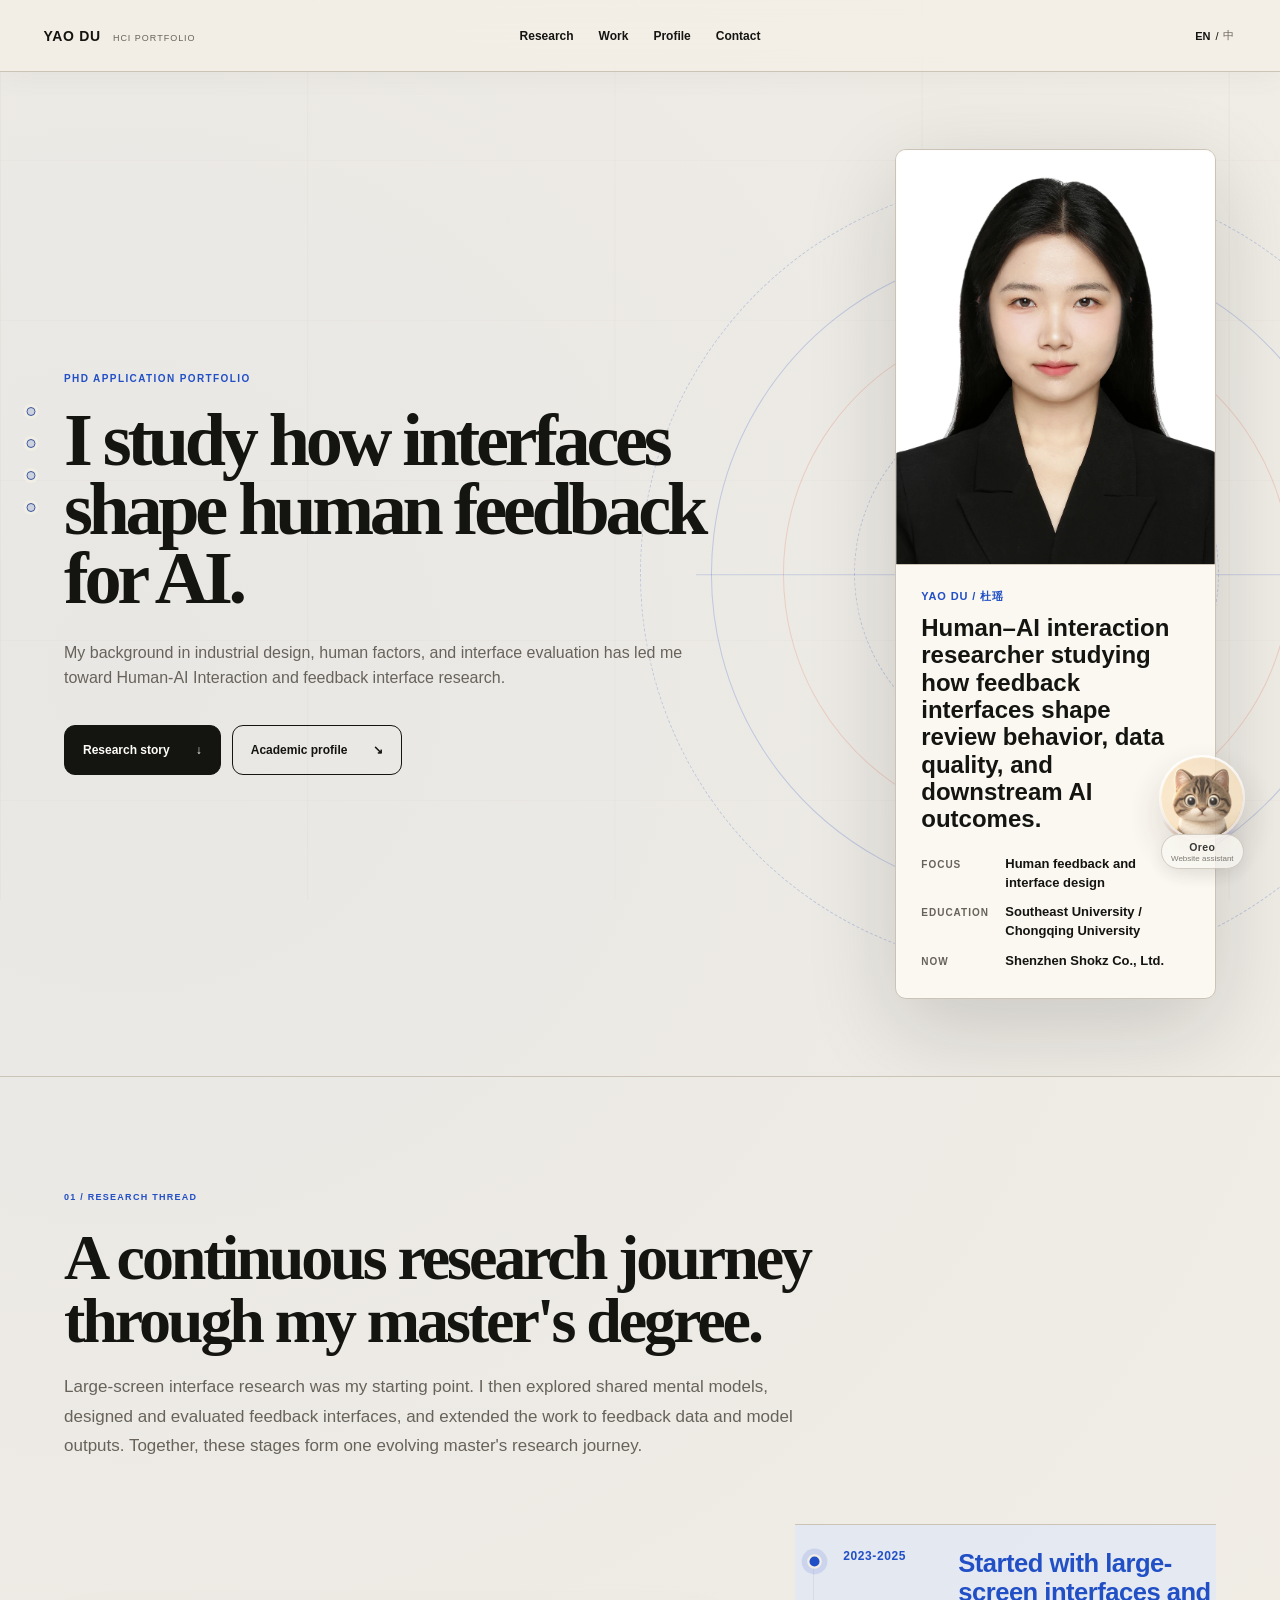
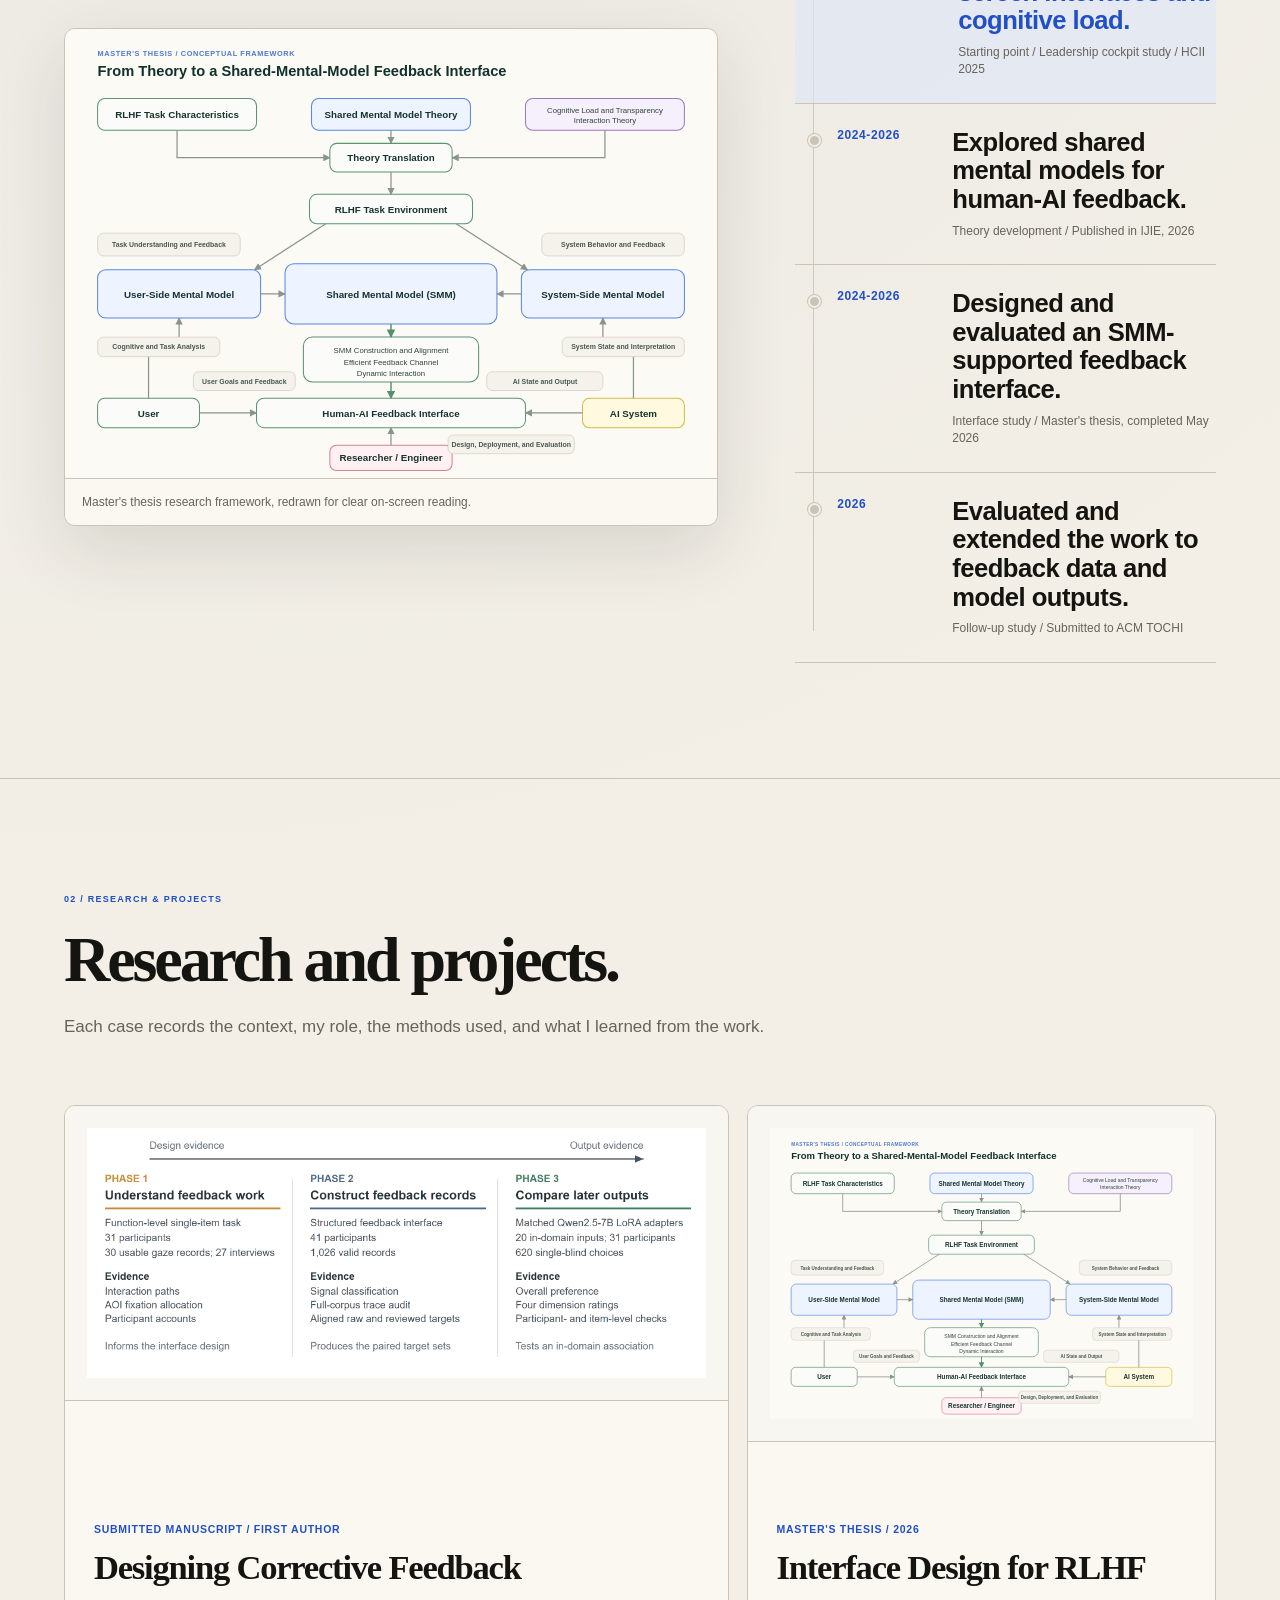
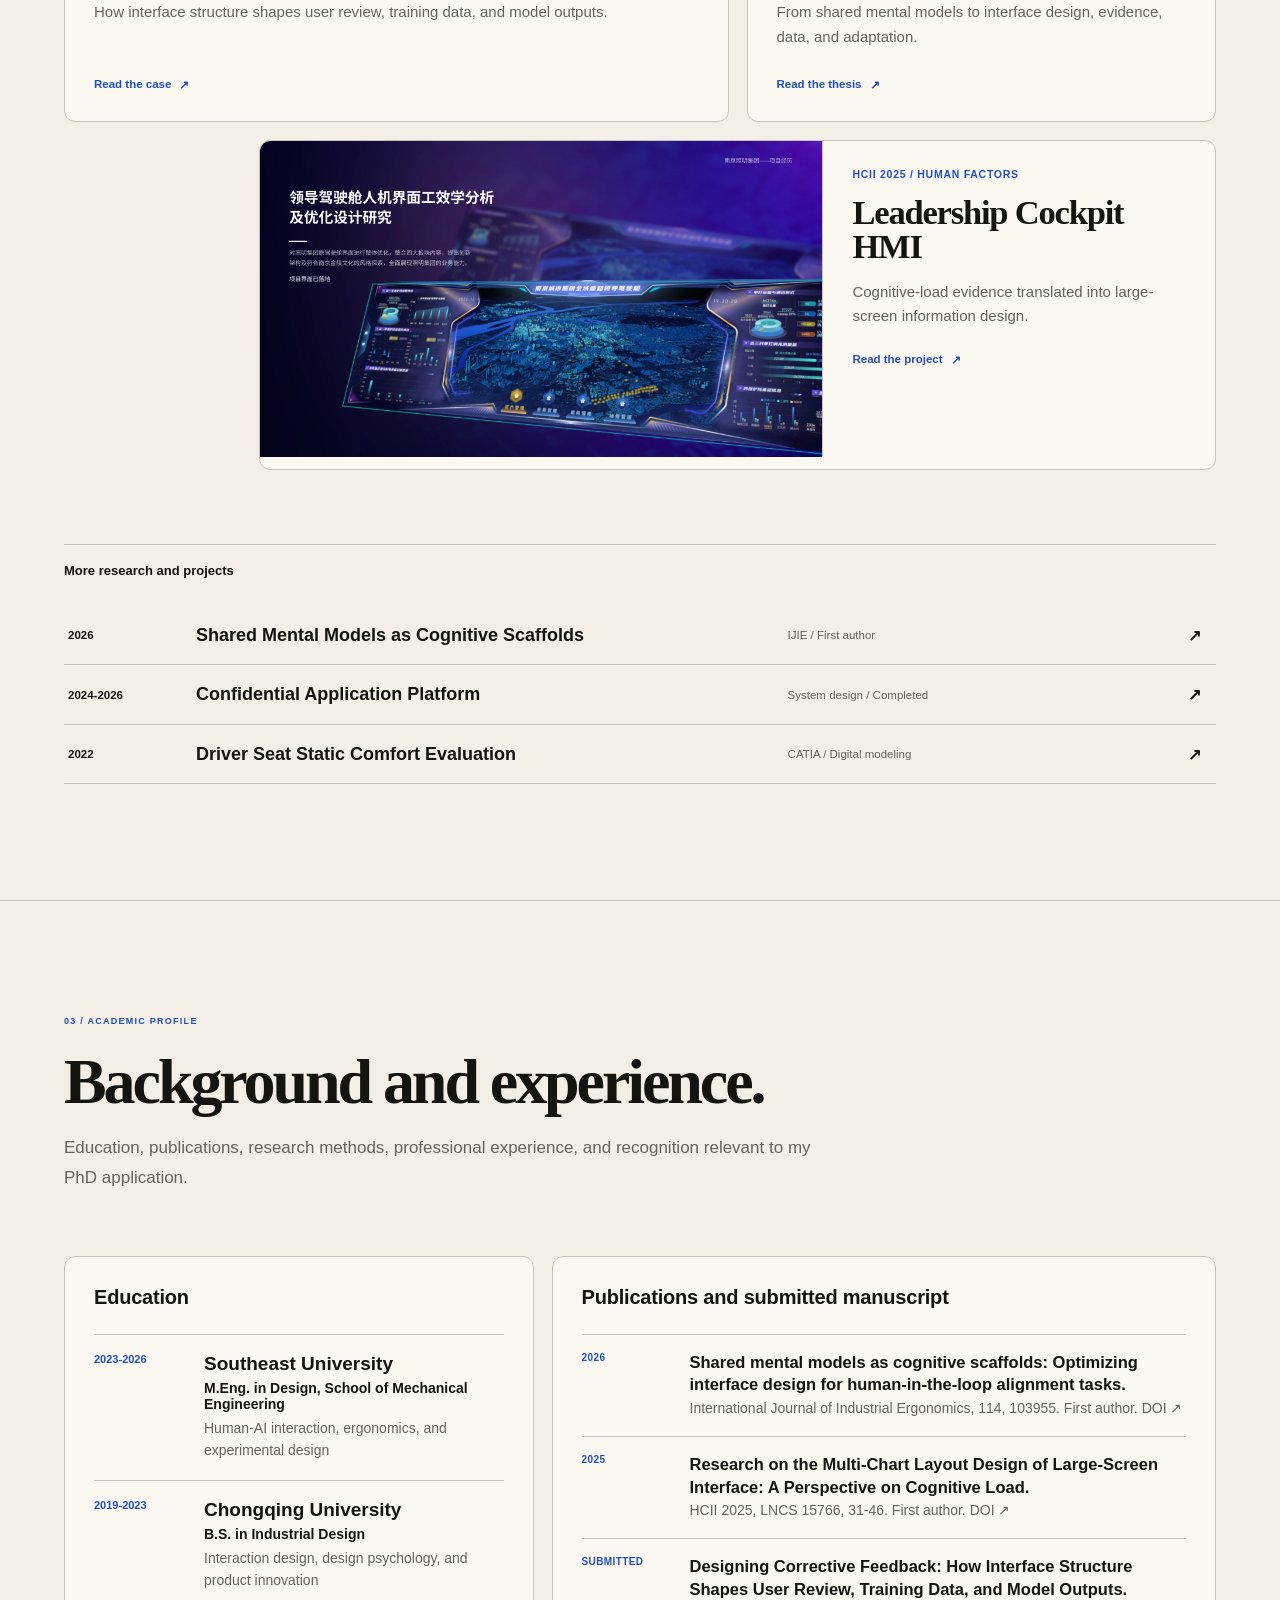
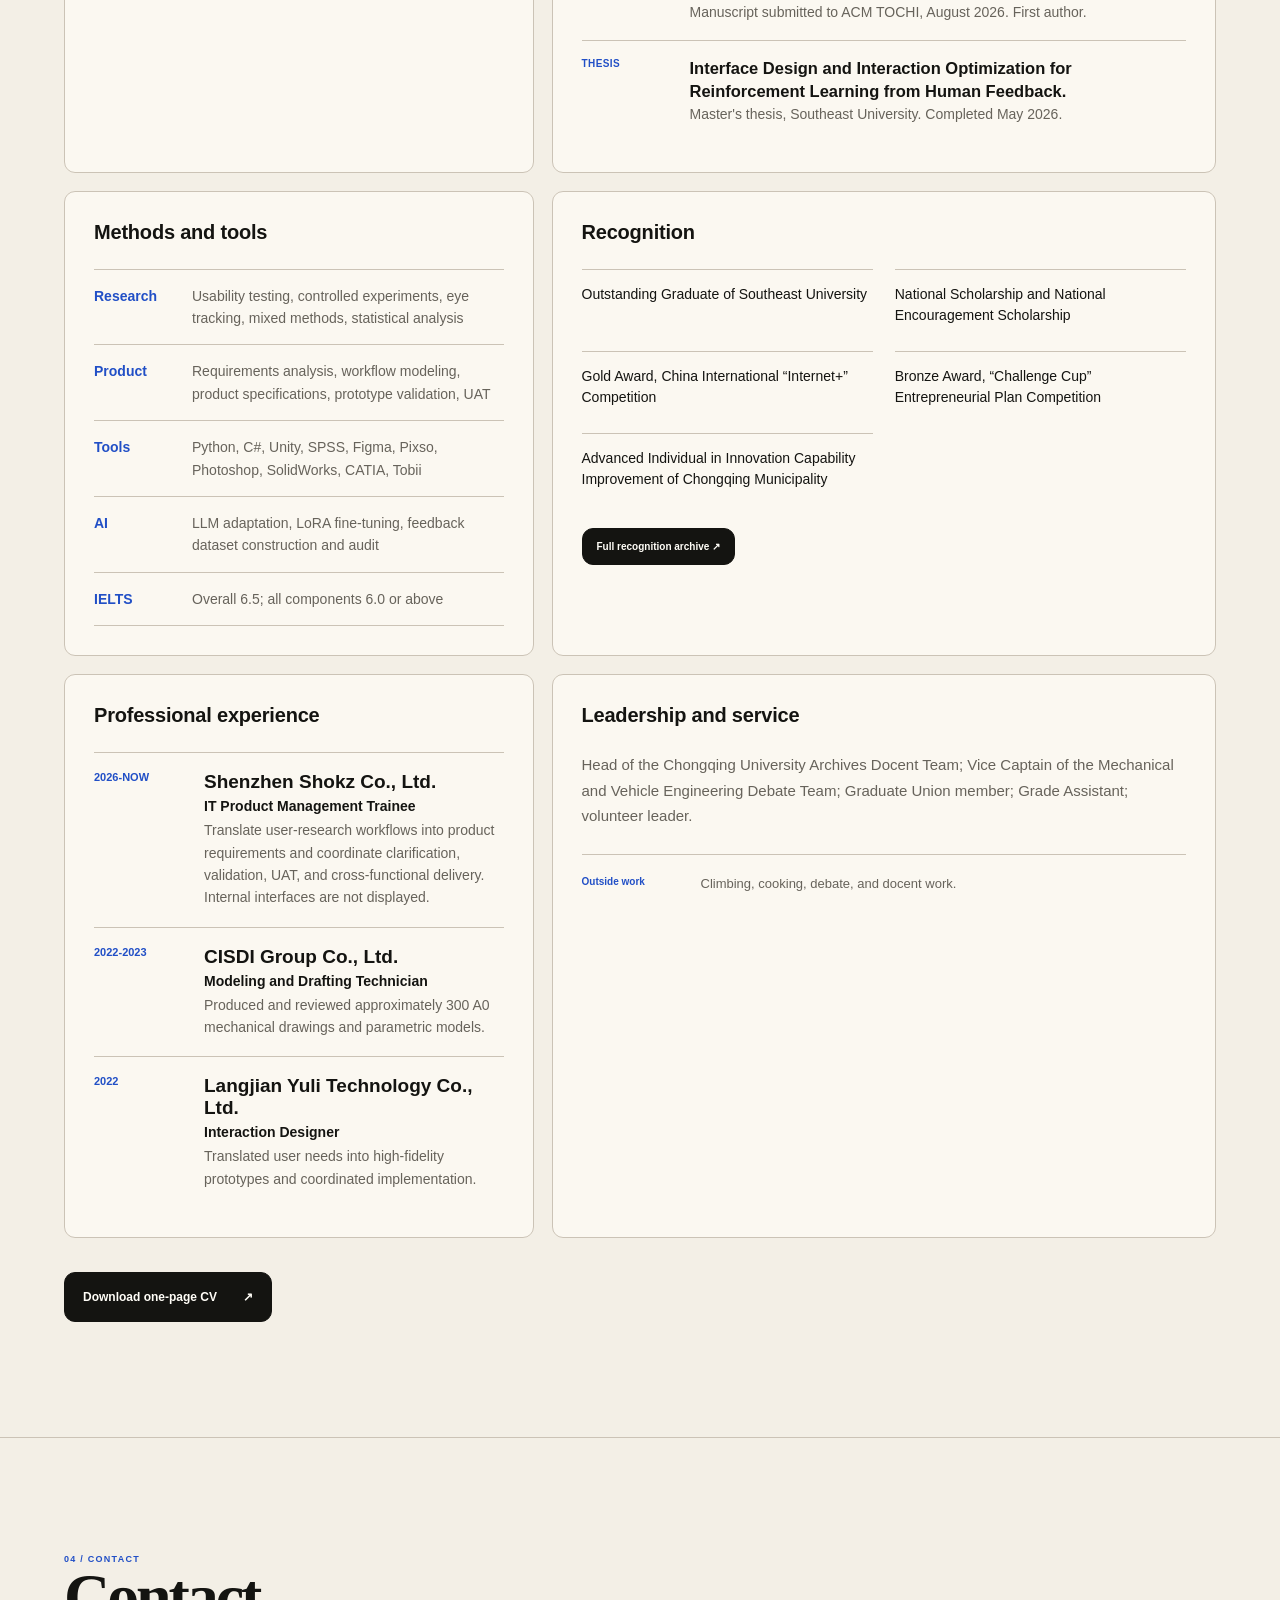
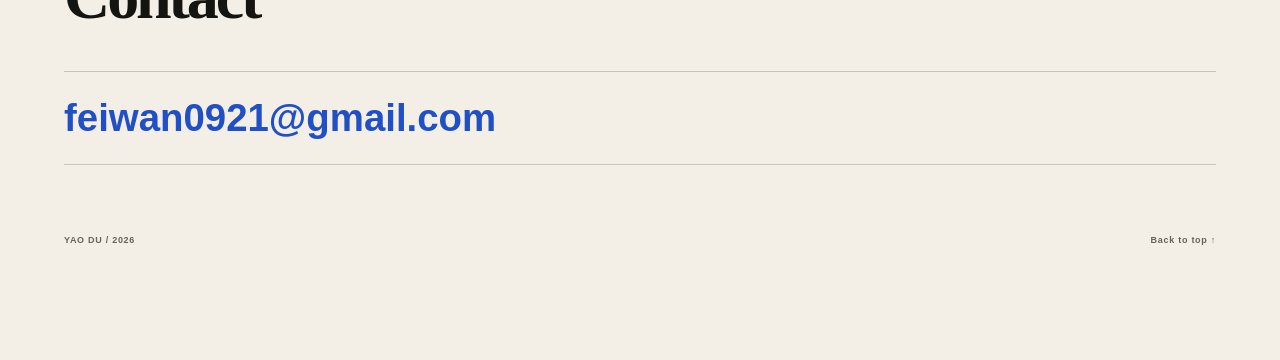
==== commit 25d435aa: "Publish Pro portfolio interactions" ====
--- a/index.html
+++ b/index.html
@@ -6,11 +6,21 @@
   <meta name="description" content="Yao Du's PhD application portfolio in Human-AI interaction, feedback interface design, and human factors.">
   <meta name="theme-color" content="#f3efe6">
   <title>Yao Du | HCI PhD Application Portfolio</title>
-  <link rel="stylesheet" href="styles.css">
+  <link rel="stylesheet" href="styles.css?v=pro7">
 </head>
 <body>
   <a class="skip-link" href="#main">Skip to content</a>
   <div class="scroll-progress" aria-hidden="true"><span></span></div>
+
+  <aside class="pro-index" aria-label="Page sections">
+    <span class="pro-index-title">INDEX</span>
+    <nav>
+      <a href="#research" data-pro-section="research"><b>01</b><span data-en="Research" data-zh="科研主线">Research</span></a>
+      <a href="#work" data-pro-section="work"><b>02</b><span data-en="Work" data-zh="成果">Work</span></a>
+      <a href="#profile" data-pro-section="profile"><b>03</b><span data-en="Profile" data-zh="履历">Profile</span></a>
+      <a href="#contact" data-pro-section="contact"><b>04</b><span data-en="Contact" data-zh="联系">Contact</span></a>
+    </nav>
+  </aside>
 
   <header class="site-header">
     <a class="wordmark" href="#top" aria-label="Yao Du home">
@@ -30,6 +40,9 @@
 
   <main id="main">
     <section class="hero" id="top">
+      <div class="hero-signal" aria-hidden="true">
+        <i></i><i></i><i></i><i></i>
+      </div>
       <div class="hero-copy">
         <p class="eyebrow"><span data-en="PHD APPLICATION PORTFOLIO" data-zh="博士申请个人网站">PHD APPLICATION PORTFOLIO</span></p>
         <h1><span data-en="I study how interfaces shape human feedback for AI." data-zh="我研究界面如何塑造人们向 AI 提供反馈的过程。">I study how interfaces shape human feedback for AI.</span></h1>
@@ -325,12 +338,13 @@
 
   <div class="case-overlay" id="case-overlay" role="dialog" aria-modal="true" aria-hidden="true" aria-labelledby="modal-title">
     <div class="case-modal">
+      <span class="modal-cursor-light" aria-hidden="true"></span>
       <div class="modal-toolbar"><span>YAO DU / PROJECT DETAILS</span><button type="button" data-close-modal><span data-en="Close" data-zh="关闭">Close</span><b>×</b></button></div>
       <article id="modal-content" tabindex="-1"></article>
       <button class="modal-bottom-close" type="button" data-close-modal><span data-en="Close report" data-zh="关闭报告">Close report</span> ↑</button>
     </div>
   </div>
 
-  <script src="main.js"></script>
+  <script src="main.js?v=pro7"></script>
 </body>
 </html>
--- a/styles.css
+++ b/styles.css
@@ -126,7 +126,7 @@
   position: relative;
 }
 .hero::before { content: none; }
-.hero-copy { max-width: 940px; }
+.hero-copy { min-width: 0; max-width: 940px; }
 .eyebrow { margin: 0 0 22px; color: var(--accent); font-size: 10px; font-weight: 850; letter-spacing: .14em; }
 .hero h1 {
   margin: 0;
@@ -339,6 +339,26 @@
 .case-overlay { position: fixed; inset: 0; z-index: 300; padding: 2.2vw; display: none; place-items: center; background: rgba(8, 15, 11, .76); backdrop-filter: blur(14px); }
 .case-overlay.is-open { display: grid; }
 .case-modal { width: min(1450px, 100%); height: min(93dvh, 1050px); overflow-y: auto; overscroll-behavior: contain; color: var(--ink); background: var(--bg); border-radius: var(--radius); box-shadow: 0 30px 120px rgba(4, 10, 7, .42); }
+.case-modal { --modal-pointer-x: 50%; --modal-pointer-y: 18%; position: relative; isolation: isolate; }
+.modal-cursor-light {
+  position: absolute;
+  left: var(--modal-pointer-x);
+  top: var(--modal-pointer-y);
+  z-index: 0;
+  width: min(620px, 48vw);
+  aspect-ratio: 1;
+  border-radius: 50%;
+  pointer-events: none;
+  opacity: 0;
+  background: radial-gradient(circle, color-mix(in srgb, var(--accent) 13%, transparent) 0, color-mix(in srgb, var(--accent) 6%, transparent) 28%, transparent 70%);
+  filter: blur(8px);
+  transform: translate(-50%, -50%);
+  transition: opacity .24s ease;
+}
+.case-modal.is-pointer-active .modal-cursor-light { opacity: .9; }
+.modal-toolbar,
+#modal-content,
+.modal-bottom-close { position: relative; z-index: 1; }
 .modal-toolbar { position: sticky; top: 0; z-index: 20; min-height: 60px; padding-left: 25px; display: flex; align-items: center; justify-content: space-between; border-bottom: 1px solid var(--line); background: color-mix(in srgb, var(--bg) 92%, transparent); backdrop-filter: blur(15px); }
 .modal-toolbar > span { font-size: 10px; font-weight: 850; letter-spacing: .1em; }
 .modal-toolbar button { height: 60px; min-width: 128px; display: flex; align-items: center; justify-content: center; gap: 18px; border: 0; border-left: 1px solid var(--line); background: transparent; cursor: pointer; font-size: 12px; font-weight: 800; }
@@ -391,6 +411,127 @@
 .report-contribution h3 { max-width: 1100px; margin: 0; font-size: clamp(33px, 4.4vw, 66px); line-height: 1; letter-spacing: -.04em; }
 .modal-bottom-close { width: 100%; min-height: 72px; border: 0; border-top: 1px solid var(--line); color: var(--button-ink); background: var(--button-bg); cursor: pointer; font-size: 12px; font-weight: 850; letter-spacing: .08em; }
 .modal-bottom-close:hover, .modal-bottom-close:focus-visible { background: var(--accent); outline: none; }
+
+/* Project folders: real previews remain visible before the archive is expanded. */
+.report-folder {
+  padding: 62px 5vw 76px;
+  overflow: hidden;
+  border-bottom: 1px solid var(--line);
+}
+.report-folder-trigger {
+  position: relative;
+  width: min(660px, 88vw);
+  height: 292px;
+  margin: 0 auto;
+  display: block;
+  border: 0;
+  color: var(--ink);
+  background: transparent;
+  cursor: pointer;
+}
+.report-folder-trigger:focus-visible { outline: 2px solid var(--accent); outline-offset: 8px; border-radius: 24px; }
+.report-folder-papers {
+  position: absolute;
+  inset: 0 4% 67px;
+  z-index: 1;
+  pointer-events: none;
+}
+.report-folder-papers i {
+  position: absolute;
+  left: 50%;
+  top: 0;
+  width: 54%;
+  height: 190px;
+  overflow: hidden;
+  border: 5px solid var(--surface);
+  border-radius: 15px 15px 9px 9px;
+  background: var(--surface-2);
+  box-shadow: 0 18px 38px color-mix(in srgb, var(--ink) 13%, transparent);
+  transform-origin: 50% 100%;
+  transform: translateX(-50%) translateY(26px) rotate(0);
+  transition: transform .5s cubic-bezier(.16, 1, .3, 1);
+}
+.report-folder-papers i:nth-child(1) { transform: translateX(-82%) translateY(33px) rotate(-7deg); }
+.report-folder-papers i:nth-child(2) { z-index: 2; transform: translateX(-50%) translateY(7px); }
+.report-folder-papers i:nth-child(3) { transform: translateX(-18%) translateY(33px) rotate(7deg); }
+.report-folder-papers img { width: 100%; height: 100%; display: block; object-fit: cover; background: var(--surface-2); }
+.report-folder-cover {
+  position: absolute;
+  inset: 140px 0 0;
+  z-index: 2;
+  padding: 44px 38px 29px;
+  display: flex;
+  align-items: flex-end;
+  justify-content: space-between;
+  gap: 24px;
+  overflow: hidden;
+  border: 1px solid color-mix(in srgb, var(--accent) 44%, var(--line));
+  border-top-color: color-mix(in srgb, var(--accent) 72%, var(--line));
+  border-radius: 20px 20px 27px 27px;
+  background:
+    linear-gradient(110deg, color-mix(in srgb, var(--accent) 18%, transparent), transparent 55%),
+    color-mix(in srgb, var(--surface) 93%, var(--accent) 7%);
+  box-shadow: inset 0 1px 0 color-mix(in srgb, #fff 18%, transparent), 0 24px 55px color-mix(in srgb, var(--ink) 13%, transparent);
+  transition: transform .42s cubic-bezier(.16, 1, .3, 1), border-color .25s ease, background .25s ease;
+}
+.report-folder-cover::before {
+  content: "";
+  position: absolute;
+  left: -1px;
+  top: -25px;
+  width: 38%;
+  height: 52px;
+  border: 1px solid color-mix(in srgb, var(--accent) 44%, var(--line));
+  border-bottom: 0;
+  border-radius: 16px 24px 0 0;
+  background: inherit;
+}
+.report-folder-cover > * { position: relative; z-index: 1; }
+.report-folder-cover > span { display: grid; gap: 7px; text-align: left; }
+.report-folder-cover strong { font-size: clamp(23px, 3vw, 36px); line-height: 1; letter-spacing: -.025em; }
+.report-folder-cover small { opacity: .72; font-size: 11px; font-weight: 650; letter-spacing: .06em; text-transform: uppercase; }
+.report-folder-cover em { display: flex; align-items: center; gap: 13px; font-size: 11px; font-style: normal; font-weight: 800; text-transform: uppercase; letter-spacing: .08em; }
+.report-folder-cover em b { display: grid; width: 34px; height: 34px; place-items: center; border: 1px solid color-mix(in srgb, var(--accent) 44%, var(--line)); border-radius: 50%; font-size: 21px; line-height: 1; transition: transform .35s ease, color .25s ease, background .25s ease; }
+.report-folder-trigger:hover .report-folder-papers i:nth-child(1),
+.report-folder-trigger:focus-visible .report-folder-papers i:nth-child(1) { transform: translateX(-88%) translateY(17px) rotate(-9deg); }
+.report-folder-trigger:hover .report-folder-papers i:nth-child(2),
+.report-folder-trigger:focus-visible .report-folder-papers i:nth-child(2) { transform: translateX(-50%) translateY(-8px); }
+.report-folder-trigger:hover .report-folder-papers i:nth-child(3),
+.report-folder-trigger:focus-visible .report-folder-papers i:nth-child(3) { transform: translateX(-12%) translateY(17px) rotate(9deg); }
+.report-folder-trigger:hover .report-folder-cover { border-color: color-mix(in srgb, var(--accent) 72%, var(--line)); transform: translateY(3px); }
+.report-folder-files {
+  width: min(1180px, 100%);
+  max-height: 0;
+  margin: 0 auto;
+  display: grid;
+  grid-template-columns: repeat(3, minmax(0, 1fr));
+  gap: 22px;
+  overflow: hidden;
+  opacity: 0;
+  transform: translateY(-42px) scale(.97);
+  transform-origin: 50% 0;
+  pointer-events: none;
+  transition: max-height .75s cubic-bezier(.16, 1, .3, 1), margin .55s ease, opacity .3s ease, transform .65s cubic-bezier(.16, 1, .3, 1);
+}
+.report-folder-files figure {
+  position: relative;
+  margin: 0;
+  overflow: hidden;
+  border: 1px solid var(--line);
+  border-radius: 18px;
+  background: var(--surface);
+  box-shadow: 0 16px 38px color-mix(in srgb, var(--ink) 8%, transparent);
+  opacity: 0;
+  transform: translateY(-42px) rotate(calc((var(--file-index) - 1) * 3deg));
+  transition: opacity .35s ease calc(var(--file-index) * 70ms), transform .7s cubic-bezier(.16, 1, .3, 1) calc(var(--file-index) * 70ms);
+}
+.report-folder-files figure > span { position: absolute; top: 12px; left: 12px; z-index: 2; padding: 6px 8px; border-radius: 999px; color: var(--button-ink); background: color-mix(in srgb, var(--button-bg) 78%, transparent); font-size: 9px; font-weight: 850; letter-spacing: .08em; }
+.report-folder-files img { width: 100%; aspect-ratio: 4 / 3; display: block; object-fit: cover; background: var(--surface-2); }
+.report-folder-files figcaption { padding: 15px 16px 18px; color: var(--muted); font-size: 12px; line-height: 1.45; }
+.report-folder.is-open .report-folder-cover { transform: translateY(4px); }
+.report-folder.is-open .report-folder-cover em b { color: var(--button-ink); background: var(--accent); transform: rotate(45deg); }
+.report-folder.is-open .report-folder-files { max-height: 5200px; margin-top: 30px; opacity: 1; transform: translateY(0) scale(1); pointer-events: auto; }
+.report-folder.is-open .report-folder-files figure { opacity: 1; transform: translateY(0) rotate(0); }
 
 /* Oreo and Qiuqiu: compact website assistants. */
 .yaobot {
@@ -807,3 +948,355 @@
   html { scroll-behavior: auto; }
   *, *::before, *::after { animation-duration: .01ms !important; animation-iteration-count: 1 !important; transition-duration: .01ms !important; }
 }
+
+/* --------------------------------------------------------------------------
+   PRO PRESENTATION LAYER
+   Academic editorial rhythm with lightweight, local-only interactions.
+   -------------------------------------------------------------------------- */
+
+body::before {
+  content: "";
+  position: fixed;
+  inset: 0;
+  z-index: -1;
+  pointer-events: none;
+  opacity: .45;
+  background-image:
+    linear-gradient(to right, color-mix(in srgb, var(--line) 28%, transparent) 1px, transparent 1px),
+    linear-gradient(to bottom, color-mix(in srgb, var(--line) 18%, transparent) 1px, transparent 1px);
+  background-size: min(24vw, 360px) 100%, 100% 160px;
+}
+
+.scroll-progress {
+  height: 4px;
+  background: repeating-linear-gradient(90deg, transparent 0 calc(25% - 1px), color-mix(in srgb, var(--bg) 82%, transparent) calc(25% - 1px) 25%);
+}
+.scroll-progress span {
+  background: linear-gradient(90deg, var(--accent), color-mix(in srgb, var(--accent) 55%, var(--accent-2)));
+}
+
+.pro-index {
+  position: fixed;
+  left: 14px;
+  top: 50%;
+  z-index: 82;
+  width: 34px;
+  padding: 5px 0;
+  overflow: hidden;
+  border: 1px solid transparent;
+  border-radius: 18px;
+  color: var(--muted);
+  background: transparent;
+  box-shadow: none;
+  backdrop-filter: none;
+  transform: translateY(-50%);
+  transition: width .32s cubic-bezier(.16, 1, .3, 1), padding .32s cubic-bezier(.16, 1, .3, 1), border-color .25s ease, background .25s ease, box-shadow .25s ease;
+}
+.pro-index:hover,
+.pro-index:focus-within {
+  width: 126px;
+  padding: 12px 7px;
+  border-color: color-mix(in srgb, var(--line) 82%, transparent);
+  background: color-mix(in srgb, var(--surface) 94%, transparent);
+  box-shadow: 0 10px 30px color-mix(in srgb, var(--ink) 7%, transparent);
+  backdrop-filter: blur(16px);
+}
+.pro-index-title {
+  display: block;
+  width: 100%;
+  margin: 2px 0 9px;
+  padding-left: 5px;
+  overflow: hidden;
+  font-size: 7px;
+  font-weight: 850;
+  letter-spacing: .14em;
+  white-space: nowrap;
+  opacity: 0;
+  transition: opacity .18s ease;
+}
+.pro-index:hover .pro-index-title,
+.pro-index:focus-within .pro-index-title { opacity: .64; }
+.pro-index nav {
+  display: grid;
+  width: 100%;
+  min-width: 0;
+  gap: 4px;
+}
+.pro-index a {
+  position: relative;
+  width: 100%;
+  min-width: 0;
+  min-height: 28px;
+  padding: 0;
+  display: grid;
+  grid-template-columns: 21px 1fr;
+  align-items: center;
+  gap: 7px;
+  border-radius: 10px;
+  transition: color .2s ease, background .2s ease;
+}
+.pro-index a::before {
+  content: "";
+  position: absolute;
+  left: 16px;
+  width: 7px;
+  height: 7px;
+  border: 1px solid color-mix(in srgb, var(--accent) 62%, var(--muted));
+  border-radius: 50%;
+  background: color-mix(in srgb, var(--bg) 82%, var(--accent) 18%);
+  box-shadow: 0 0 0 3px color-mix(in srgb, var(--bg) 86%, transparent);
+  transform: translateX(-50%);
+  transition: width .24s ease, height .24s ease, background .24s ease, border-color .24s ease, transform .24s ease;
+}
+.pro-index a b { padding-left: 8px; font-size: 8px; font-weight: 800; opacity: 0; transition: opacity .18s ease; }
+.pro-index a span { font-size: 9px; font-weight: 760; white-space: nowrap; opacity: 0; transform: translateX(-4px); transition: opacity .18s ease, transform .22s ease; }
+.pro-index:hover a b,
+.pro-index:focus-within a b,
+.pro-index:hover a span,
+.pro-index:focus-within a span { opacity: 1; transform: translateX(0); }
+.pro-index:hover a::before,
+.pro-index:focus-within a::before { opacity: 0; transform: scale(.5); }
+.pro-index:hover a:hover:not(.is-active),
+.pro-index:focus-within a:focus-visible:not(.is-active) { color: var(--accent); background: color-mix(in srgb, var(--accent) 11%, transparent); outline: none; }
+.pro-index:hover a.is-active,
+.pro-index:focus-within a.is-active { color: var(--button-ink); background: var(--accent); }
+.pro-index:not(:hover):not(:focus-within) a.is-active::before { width: 10px; height: 10px; border-color: var(--accent); background: var(--accent); transform: translateX(-50%) scale(1.04); }
+
+.site-header {
+  background: color-mix(in srgb, var(--bg) 84%, transparent);
+  box-shadow: 0 7px 28px color-mix(in srgb, var(--ink) 3%, transparent);
+}
+.site-header nav a { transition: color .2s ease; }
+.site-header nav a:hover,
+.site-header nav a.is-active { color: var(--accent); }
+
+.hero { isolation: isolate; }
+.hero-signal {
+  position: absolute;
+  right: clamp(-260px, -12vw, -90px);
+  top: 50%;
+  z-index: -1;
+  width: min(62vw, 960px);
+  aspect-ratio: 1;
+  pointer-events: none;
+  transform: translateY(-50%);
+}
+.hero-signal i {
+  position: absolute;
+  inset: calc(var(--ring, 0) * 9%);
+  border: 1px solid color-mix(in srgb, var(--accent) 22%, transparent);
+  border-radius: 50%;
+  transform: rotate(calc(var(--ring, 0) * 7deg));
+}
+.hero-signal i:nth-child(1) { --ring: 0; border-style: dashed; }
+.hero-signal i:nth-child(2) { --ring: 1; }
+.hero-signal i:nth-child(3) { --ring: 2; border-color: color-mix(in srgb, var(--accent-2) 20%, transparent); }
+.hero-signal i:nth-child(4) { --ring: 3; border-style: dashed; }
+.hero-signal::before,
+.hero-signal::after {
+  content: "";
+  position: absolute;
+  left: 50%;
+  top: 7%;
+  bottom: 7%;
+  width: 1px;
+  background: color-mix(in srgb, var(--accent) 18%, transparent);
+}
+.hero-signal::after { top: 50%; left: 7%; right: 7%; bottom: auto; width: auto; height: 1px; }
+.identity-card {
+  position: relative;
+  isolation: isolate;
+  box-shadow: 0 28px 90px color-mix(in srgb, var(--ink) 16%, transparent);
+  transition: transform .45s cubic-bezier(.16, 1, .3, 1), box-shadow .45s ease;
+}
+.identity-card:hover { transform: rotate(0) translateY(-4px); box-shadow: 0 36px 110px color-mix(in srgb, var(--ink) 20%, transparent); }
+.identity-card::after {
+  content: "";
+  position: absolute;
+  inset: 0;
+  z-index: 2;
+  pointer-events: none;
+  border-radius: inherit;
+  box-shadow: inset 0 0 0 1px color-mix(in srgb, var(--surface) 32%, transparent);
+}
+
+.section-heading { position: relative; padding-top: 35px; }
+.section-heading::before,
+.contact-section::before {
+  position: absolute;
+  top: 0;
+  left: 0;
+  color: var(--accent);
+  font-size: 9px;
+  font-weight: 850;
+  letter-spacing: .14em;
+}
+#research .section-heading::before { content: "01 / RESEARCH THREAD"; }
+#work .section-heading::before { content: "02 / RESEARCH & PROJECTS"; }
+#profile .section-heading::before { content: "03 / ACADEMIC PROFILE"; }
+.contact-section { position: relative; padding-top: max(120px, 10vw); }
+.contact-section::before { content: "04 / CONTACT"; top: clamp(88px, 9vw, 136px); left: clamp(20px, 5vw, 78px); }
+
+.story-steps { position: relative; }
+.story-steps::before {
+  content: "";
+  position: absolute;
+  left: 18px;
+  top: 32px;
+  bottom: 32px;
+  width: 1px;
+  background: color-mix(in srgb, var(--line) 88%, transparent);
+}
+.story-steps button { position: relative; padding-left: 42px; }
+.story-steps button::before {
+  content: "";
+  position: absolute;
+  left: 13px;
+  top: 30px;
+  width: 9px;
+  height: 9px;
+  border: 2px solid var(--bg);
+  border-radius: 50%;
+  background: var(--line);
+  box-shadow: 0 0 0 1px var(--line);
+  transition: background .24s ease, transform .3s cubic-bezier(.16, 1, .3, 1), box-shadow .24s ease;
+}
+.story-steps button:hover,
+.story-steps button:focus-visible,
+.story-steps button.is-current { padding-left: 48px; }
+.story-steps button.is-current::before,
+.story-steps button:hover::before,
+.story-steps button:focus-visible::before {
+  background: var(--accent);
+  box-shadow: 0 0 0 5px color-mix(in srgb, var(--accent) 13%, transparent);
+  transform: scale(1.12);
+}
+.story-steps button.is-current { color: var(--accent); background: color-mix(in srgb, var(--accent-soft) 64%, transparent); }
+
+.case-card,
+.profile-block,
+.story-figure {
+  --pointer-x: 50%;
+  --pointer-y: 50%;
+  position: relative;
+  isolation: isolate;
+}
+.case-card::after,
+.profile-block::after,
+.story-figure::after {
+  content: "";
+  position: absolute;
+  inset: 0;
+  z-index: 0;
+  pointer-events: none;
+  border-radius: inherit;
+  opacity: 0;
+  background: radial-gradient(240px circle at var(--pointer-x) var(--pointer-y), color-mix(in srgb, var(--accent) 11%, transparent), transparent 64%);
+  transition: opacity .28s ease;
+}
+.case-card.is-pointer-active::after,
+.profile-block.is-pointer-active::after,
+.story-figure.is-pointer-active::after { opacity: 1; }
+.case-card > *,
+.profile-block > *,
+.story-figure > * { position: relative; z-index: 1; }
+.case-card { transition: transform .34s cubic-bezier(.16, 1, .3, 1), box-shadow .34s ease, border-color .25s ease; }
+.case-card:hover,
+.case-card:focus-visible { transform: translateY(-8px); }
+.case-card-copy > span { font-size: 15px; }
+.case-card-copy b { display: inline-flex; gap: 8px; transition: gap .22s ease; }
+.case-card:hover .case-card-copy b,
+.case-card:focus-visible .case-card-copy b { gap: 14px; }
+.profile-block { transition: transform .3s cubic-bezier(.16, 1, .3, 1), border-color .25s ease, box-shadow .3s ease; }
+.profile-block:hover { transform: translateY(-3px); border-color: color-mix(in srgb, var(--accent) 58%, var(--line)); box-shadow: 0 20px 60px color-mix(in srgb, var(--ink) 8%, transparent); }
+.timeline-item p,
+.timeline-item small,
+.publications-block li p,
+.skill-groups p,
+.language-note,
+.recognition-block li { font-size: 14px; }
+.service-block p { font-size: 15px; }
+
+.research-archive button { position: relative; }
+.research-archive button::before {
+  content: "";
+  position: absolute;
+  inset: auto 0 -1px 0;
+  height: 1px;
+  background: var(--accent);
+  transform: scaleX(0);
+  transform-origin: left;
+  transition: transform .36s cubic-bezier(.16, 1, .3, 1);
+}
+.research-archive button:hover::before,
+.research-archive button:focus-visible::before { transform: scaleX(1); }
+
+.contact-section > a { transition: color .22s ease, padding-left .3s cubic-bezier(.16, 1, .3, 1), background .22s ease; }
+.contact-section > a b { transition: transform .3s cubic-bezier(.16, 1, .3, 1); }
+.contact-section > a:hover,
+.contact-section > a:focus-visible { padding-left: 16px; color: var(--button-ink); background: var(--accent); outline: none; }
+.contact-section > a:hover b,
+.contact-section > a:focus-visible b { transform: translateX(-14px) rotate(-8deg); }
+
+.case-overlay.is-open { animation: pro-overlay-in .28s ease both; }
+.case-overlay.is-open .case-modal { animation: pro-modal-in .55s cubic-bezier(.16, 1, .3, 1) both; }
+@keyframes pro-overlay-in { from { background-color: rgba(8, 15, 11, 0); backdrop-filter: blur(0); } }
+@keyframes pro-modal-in { from { opacity: 0; transform: translateY(34px) scale(.985); } }
+
+.yaobot { opacity: .84; transition: opacity .25s ease, filter .25s ease; filter: saturate(.82); }
+.yaobot:hover,
+.yaobot:focus-within,
+.yaobot.is-open { opacity: 1; filter: saturate(1); }
+.yaobot-trigger-copy { background: color-mix(in srgb, var(--surface) 90%, transparent); backdrop-filter: blur(14px); }
+
+.pro-reveal {
+  opacity: 0;
+  transform: translateY(24px);
+  transition: opacity .7s ease, transform .7s cubic-bezier(.16, 1, .3, 1);
+}
+.pro-reveal.is-visible { opacity: 1; transform: translateY(0); }
+
+@media (max-width: 1250px) and (min-width: 781px) {
+  .pro-index { left: 5px; display: block; }
+}
+
+@media (max-width: 780px) {
+  .pro-index { display: none; }
+  .modal-cursor-light { display: none; }
+  .report-folder { padding: 42px 20px 58px; }
+  .report-folder-trigger { width: 100%; height: 242px; }
+  .report-folder-papers { inset: 0 2% 61px; }
+  .report-folder-papers i { width: 61%; height: 154px; }
+  .report-folder-cover { top: 116px; right: 0; bottom: 0; left: 0; padding: 34px 24px 24px; border-radius: 18px 18px 24px 24px; }
+  .report-folder-cover strong { font-size: 22px; }
+  .report-folder-cover em { font-size: 0; gap: 0; }
+  .report-folder-files { grid-template-columns: 1fr; gap: 16px; }
+  body::before { background-size: 100% 128px; opacity: .28; }
+  .hero-signal { right: -52vw; top: 30%; width: 115vw; opacity: .7; }
+  .hero-copy { width: 100%; max-width: 100%; }
+  .hero h1 { max-width: 100%; overflow-wrap: break-word; font-size: clamp(43px, 12.2vw, 58px); }
+  .hero-intro { max-width: 100%; }
+  .hero-actions,
+  .button { max-width: 100%; }
+  .section-heading { padding-top: 29px; }
+  .story-steps::before { left: 10px; }
+  .story-steps button { padding-left: 30px; }
+  .story-steps button:hover,
+  .story-steps button:focus-visible,
+  .story-steps button.is-current { padding-left: 34px; }
+  .story-steps button::before { left: 5px; }
+  .contact-section::before { left: 20px; }
+}
+
+@media (prefers-reduced-motion: reduce) {
+  .pro-reveal { opacity: 1; transform: none; }
+  .case-overlay.is-open,
+  .case-overlay.is-open .case-modal { animation: none; }
+  .identity-card:hover,
+  .case-card:hover,
+  .profile-block:hover { transform: none; }
+  .report-folder-papers i,
+  .report-folder-cover,
+  .report-folder-files,
+  .report-folder-files figure { transition: none; }
+}
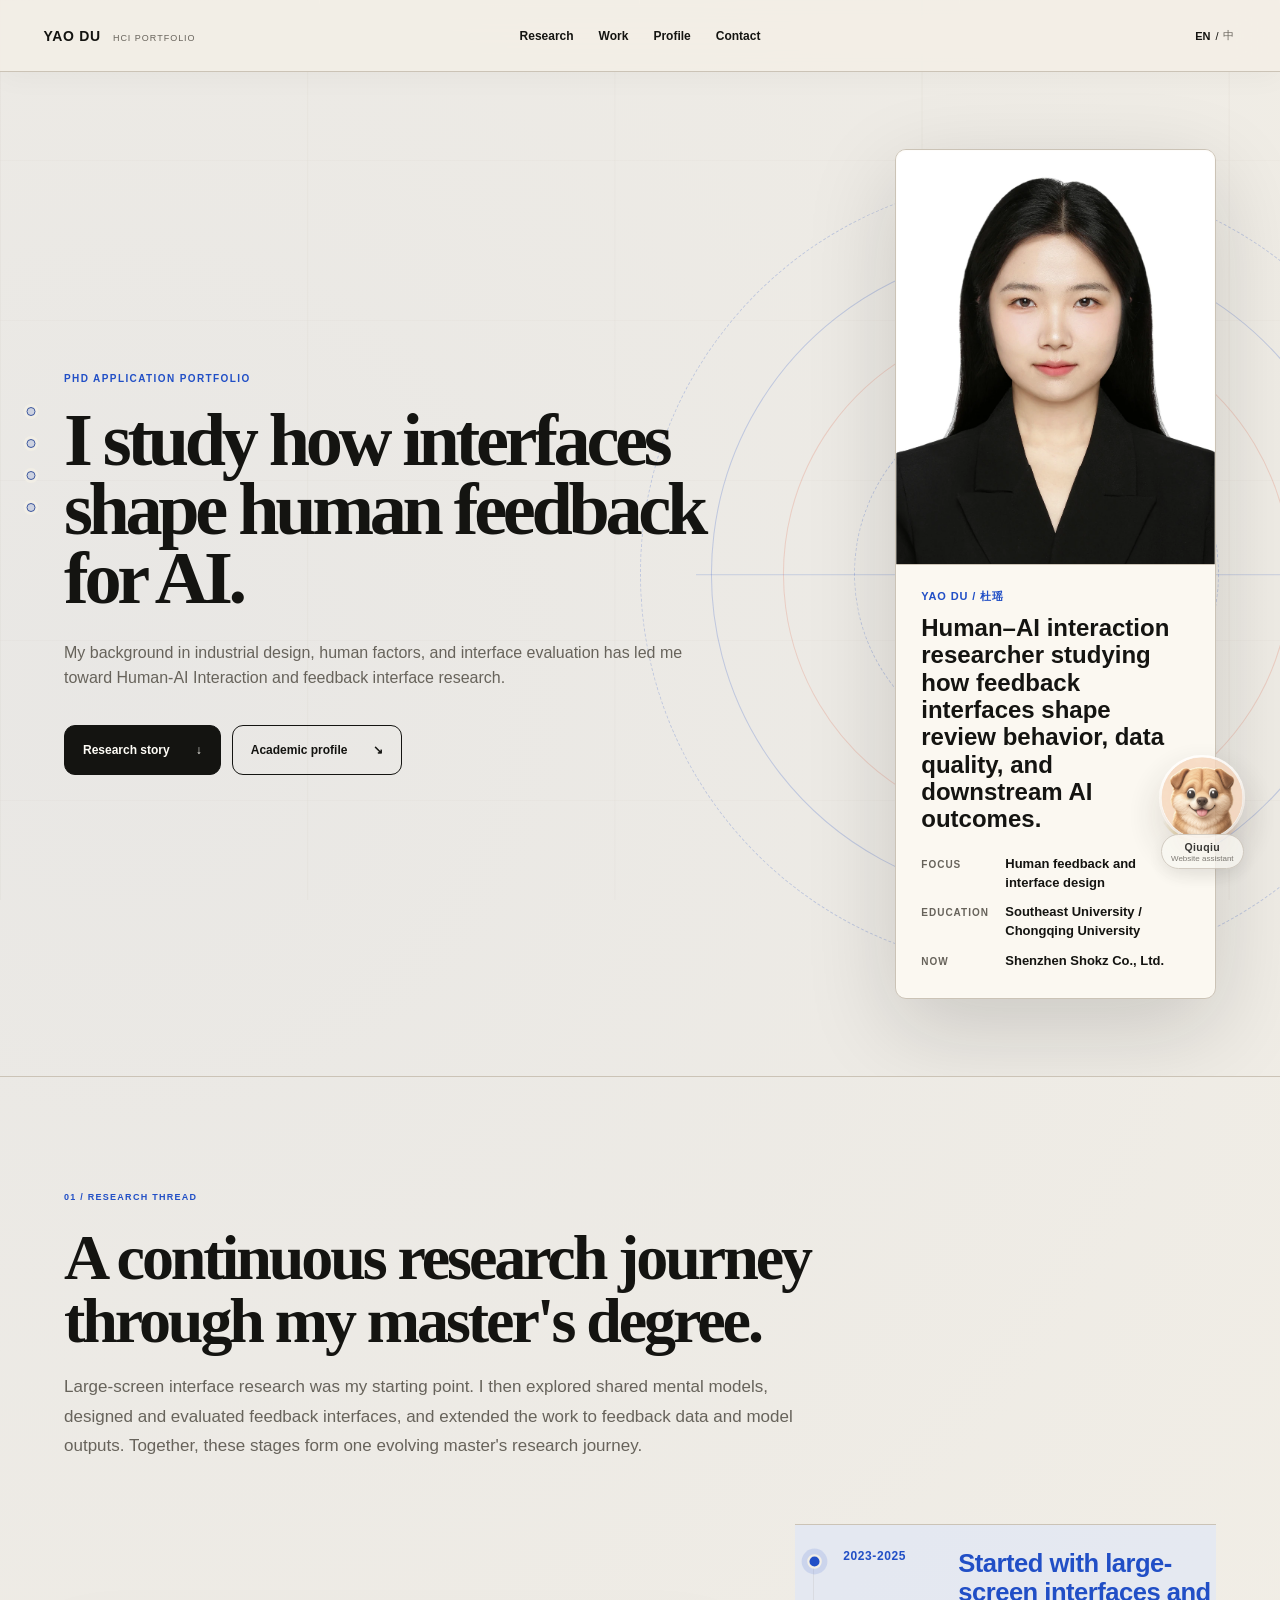
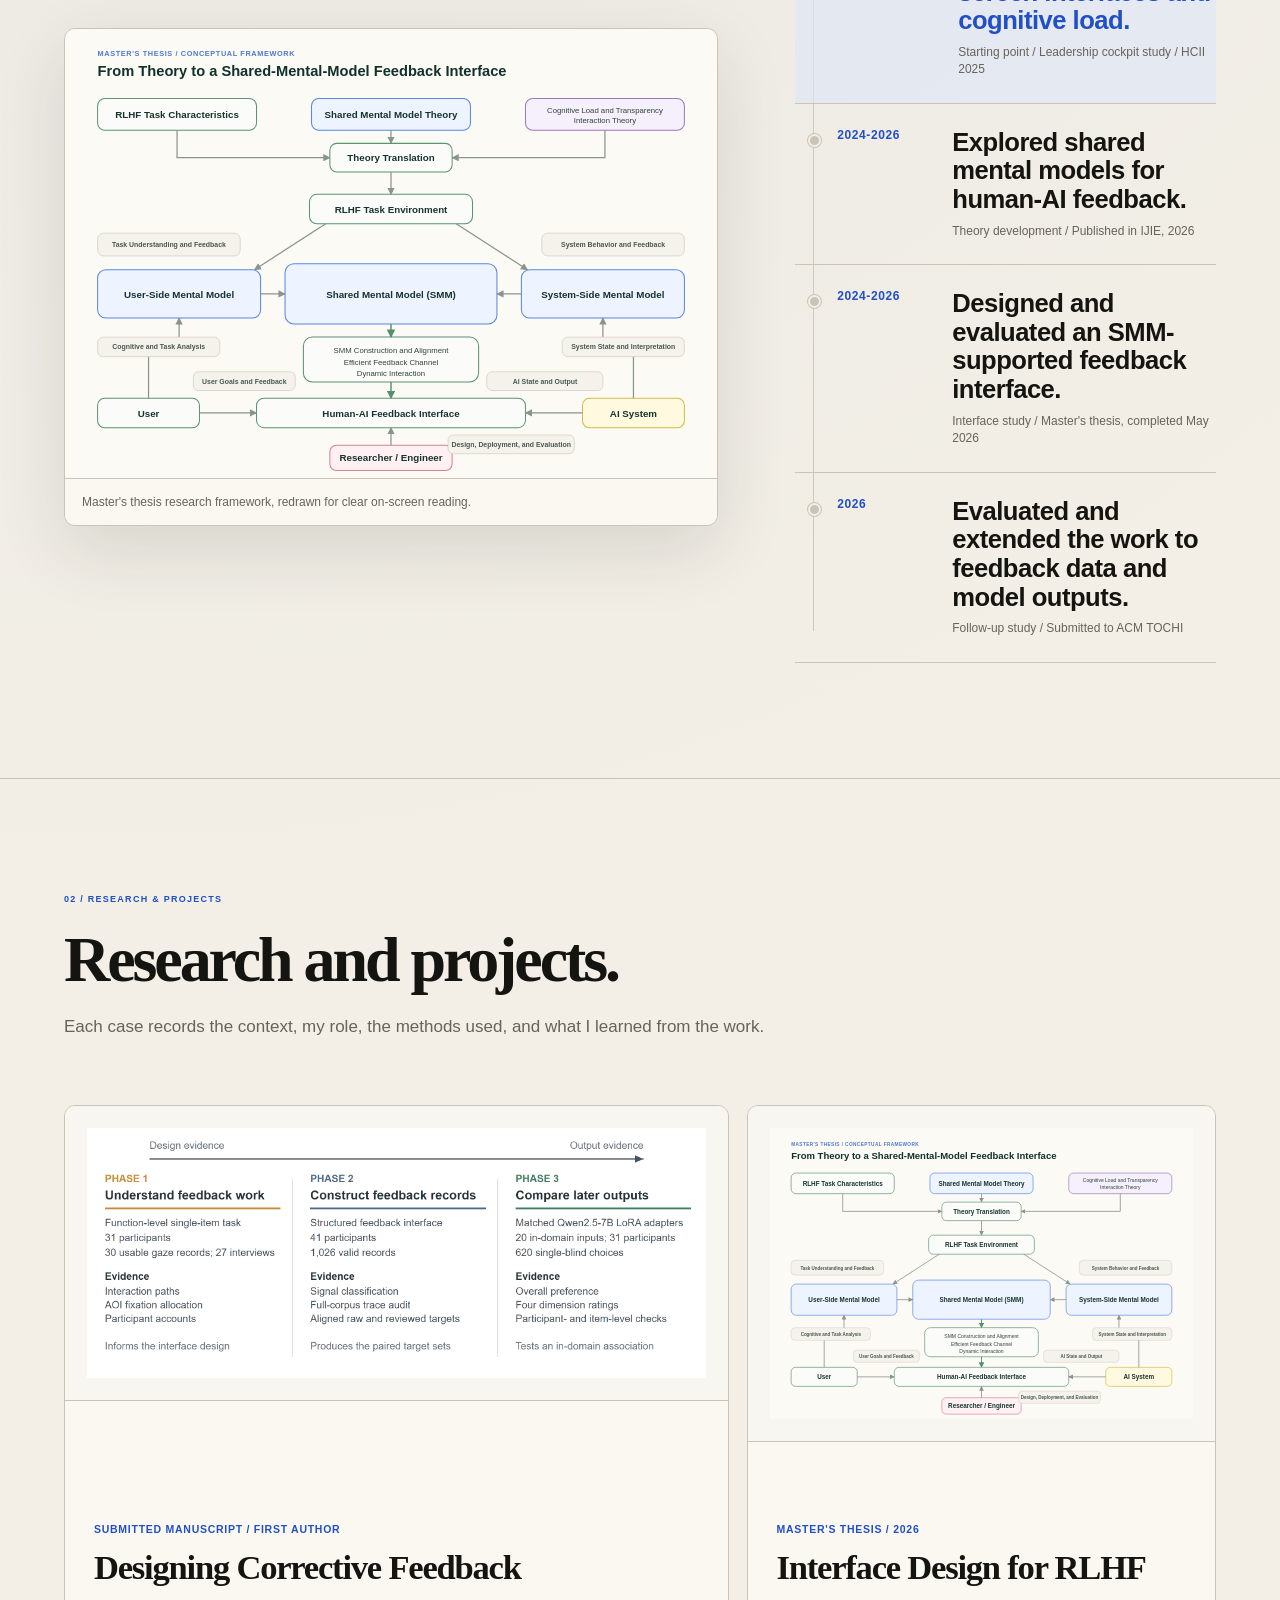
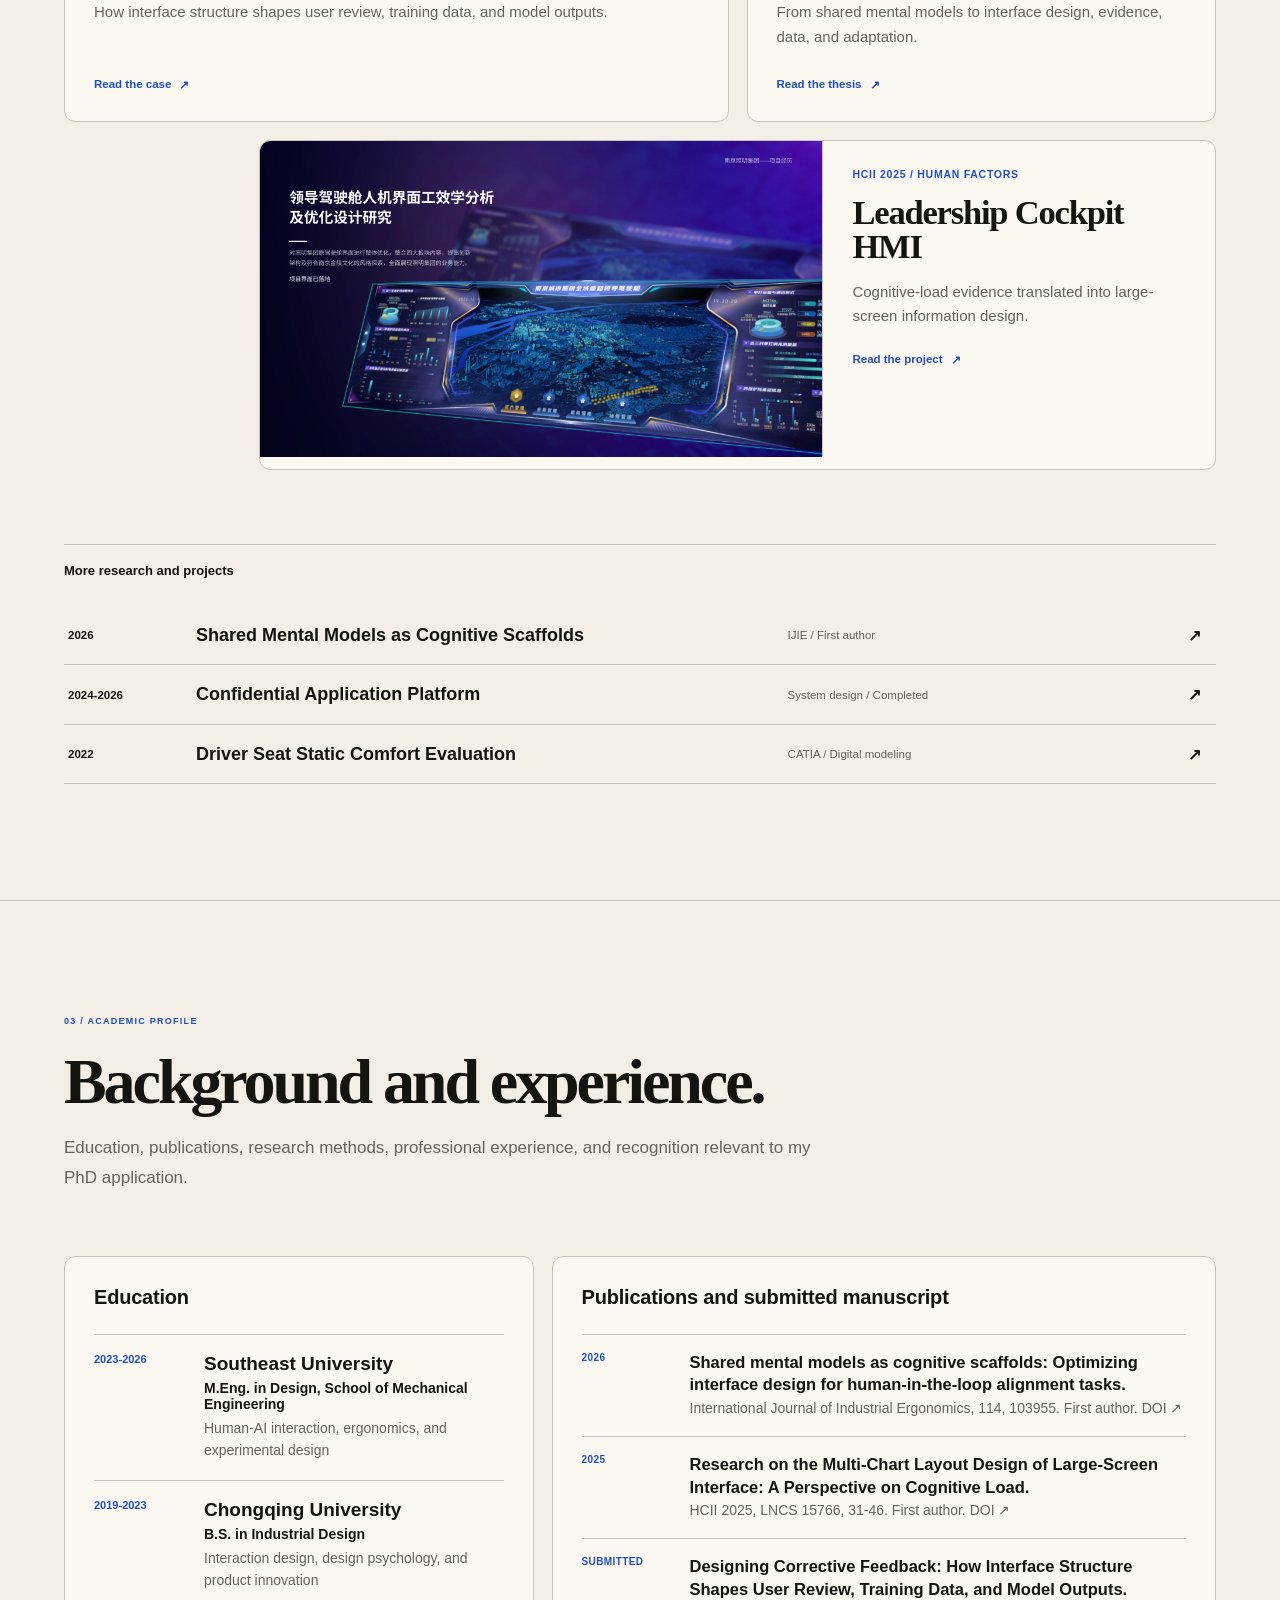
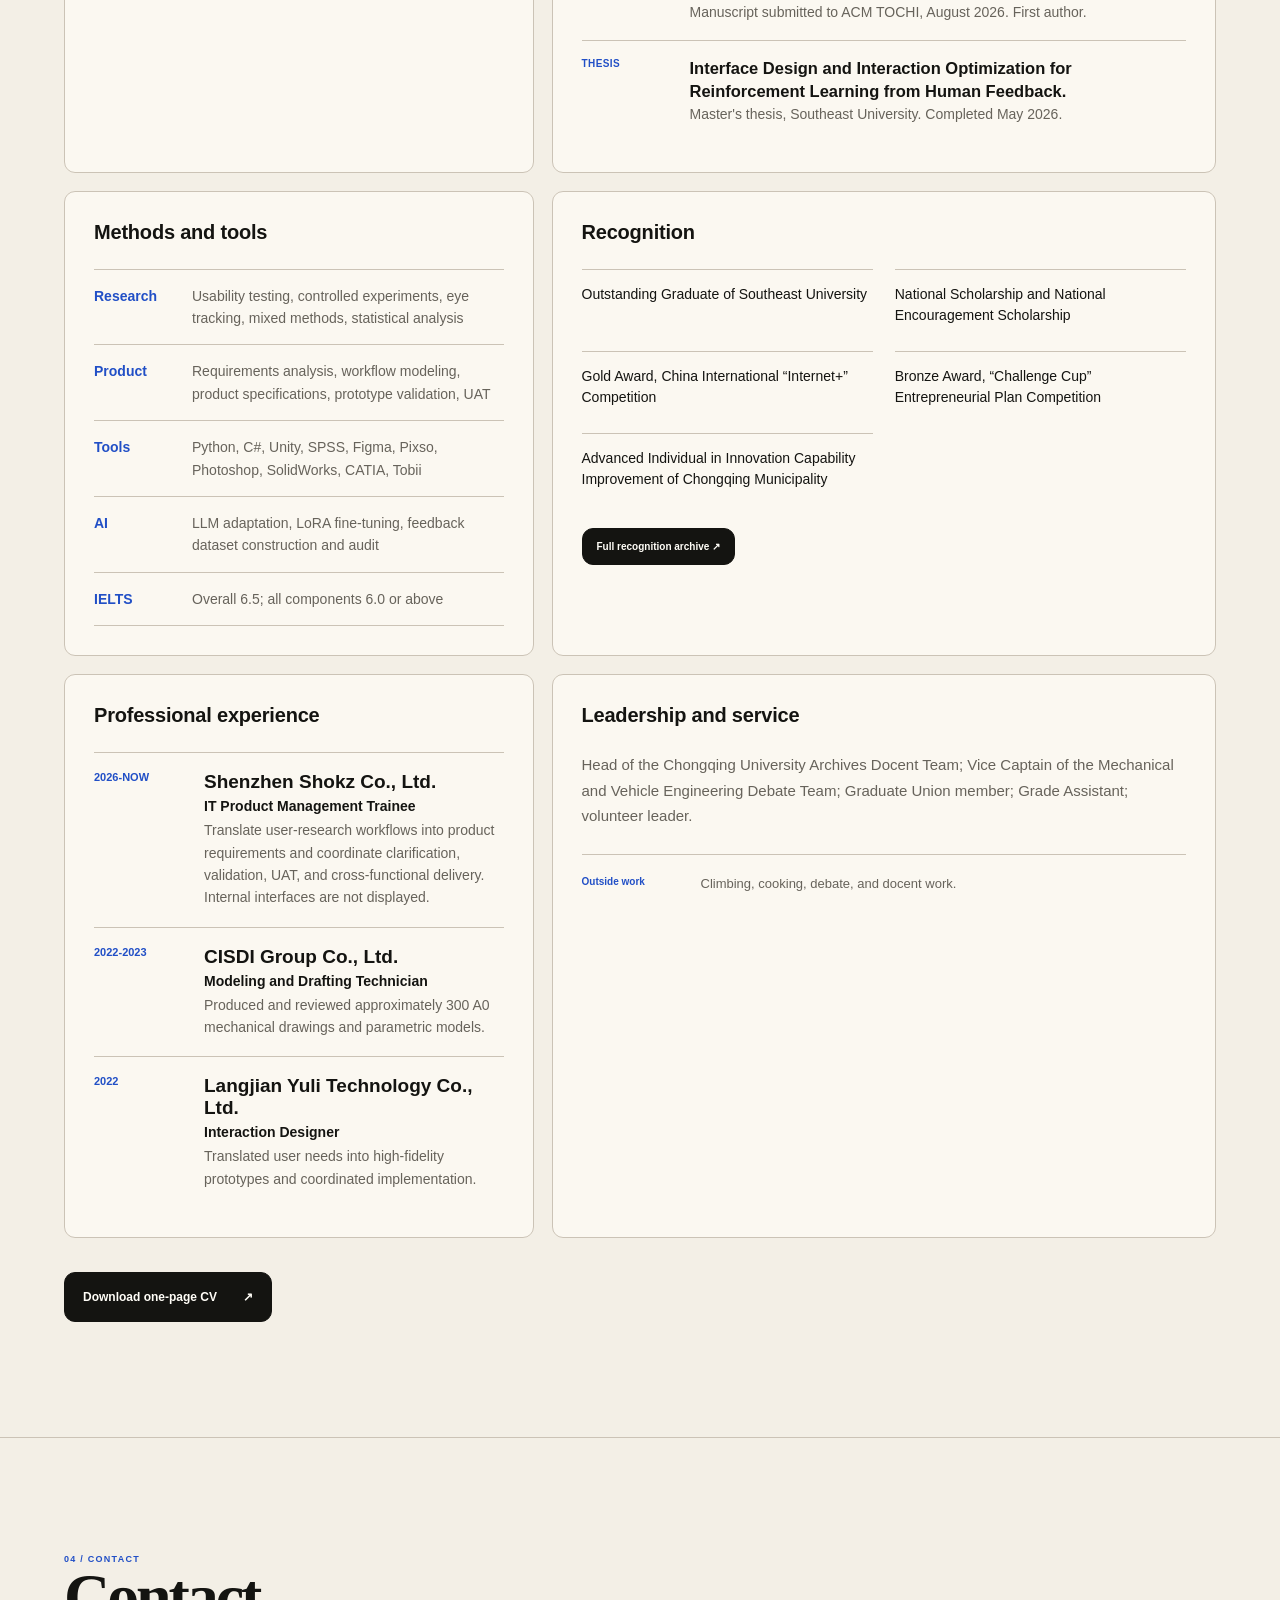
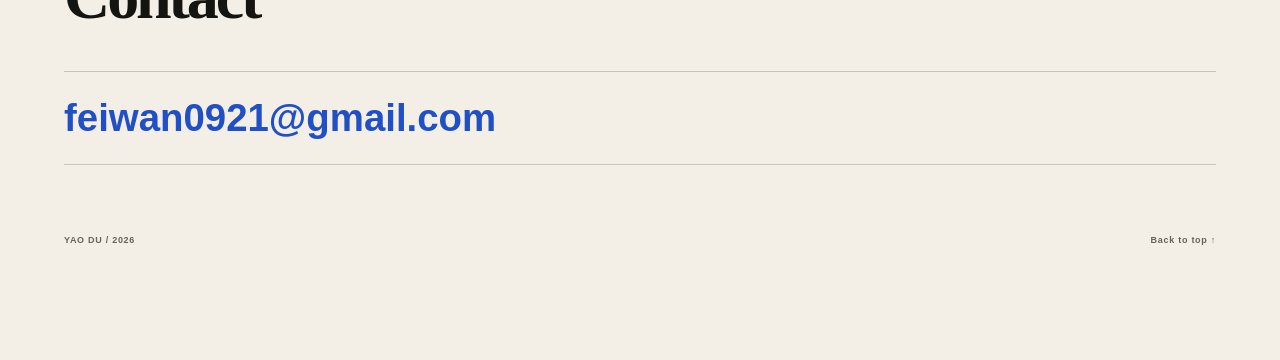
==== commit 7efdfd43: "Replace website CV with 2027 PhD application PDF" ====
--- a/index.html
+++ b/index.html
@@ -6,7 +6,7 @@
   <meta name="description" content="Yao Du's PhD application portfolio in Human-AI interaction, feedback interface design, and human factors.">
   <meta name="theme-color" content="#f3efe6">
   <title>Yao Du | HCI PhD Application Portfolio</title>
-  <link rel="stylesheet" href="styles.css?v=pro7">
+  <link rel="stylesheet" href="styles.css?v=pro8">
 </head>
 <body>
   <a class="skip-link" href="#main">Skip to content</a>
@@ -210,7 +210,7 @@
         </article>
       </div>
 
-      <a class="button primary profile-cv" href="assets/Yao_Du_CV_2026.pdf" target="_blank" rel="noreferrer"><span data-en="Download one-page CV" data-zh="下载一页英文简历">Download one-page CV</span><b>↗</b></a>
+      <a class="button primary profile-cv" href="assets/Yao_Du_CV_2027_PHD_Application.pdf" target="_blank" rel="noreferrer"><span data-en="Download one-page CV" data-zh="下载一页英文简历">Download one-page CV</span><b>↗</b></a>
     </section>
 
     <section class="contact-section" id="contact">
@@ -233,7 +233,7 @@
       <nav aria-label="Website assistant shortcuts">
         <a href="#research" data-bot-link="research"><span data-en="Follow the research story" data-zh="沿着研究主线浏览">Follow the research story</span><b>01</b></a>
         <button type="button" data-case="tochi" data-bot-link="case"><span data-en="Open the latest manuscript" data-zh="查看最新投稿研究">Open the latest manuscript</span><b>02</b></button>
-        <a href="assets/Yao_Du_CV_2026.pdf" target="_blank" rel="noreferrer" data-bot-link="cv"><span data-en="Read the one-page CV" data-zh="查看一页英文简历">Read the one-page CV</span><b>03</b></a>
+        <a href="assets/Yao_Du_CV_2027_PHD_Application.pdf" target="_blank" rel="noreferrer" data-bot-link="cv"><span data-en="Read the one-page CV" data-zh="查看一页英文简历">Read the one-page CV</span><b>03</b></a>
       </nav>
       <p class="yaobot-privacy"><span data-en="Local interaction only · no data collected" data-zh="仅本地交互 · 不收集数据">Local interaction only · no data collected</span></p>
     </section>
@@ -345,6 +345,6 @@
     </div>
   </div>
 
-  <script src="main.js?v=pro7"></script>
+  <script src="main.js?v=pro8"></script>
 </body>
 </html>
--- a/styles.css
+++ b/styles.css
@@ -374,6 +374,29 @@
 .report-hero dl div { padding-top: 10px; border-top: 1px solid var(--line); }
 .report-hero dt { font-size: 9.5px; font-weight: 850; letter-spacing: .1em; }
 .report-hero dd { margin: 6px 0 0; color: var(--muted); font-size: 13px; line-height: 1.5; }
+.report-fact-link {
+  width: fit-content;
+  display: inline-flex;
+  align-items: baseline;
+  gap: .45em;
+  color: var(--accent);
+  font-weight: 700;
+  text-decoration: underline;
+  text-decoration-color: color-mix(in srgb, var(--accent) 45%, transparent);
+  text-underline-offset: .24em;
+  transition: color .18s ease, text-decoration-color .18s ease;
+}
+.report-fact-link:hover {
+  color: var(--ink);
+  text-decoration-color: currentColor;
+}
+.report-fact-link-icon {
+  display: inline-block;
+  font-size: .95em;
+  text-decoration: none;
+  transition: transform .18s ease;
+}
+.report-fact-link:hover .report-fact-link-icon { transform: translate(2px, -2px); }
 .report-section { padding: 68px 5vw; display: grid; grid-template-columns: .35fr 1fr; gap: 7vw; border-bottom: 1px solid var(--line); }
 .report-index { margin: 0; color: var(--accent); font-size: 11px; font-weight: 850; letter-spacing: .06em; }
 .report-section h3 { margin: 0; max-width: 930px; font-size: clamp(29px, 3.5vw, 52px); line-height: 1; letter-spacing: -.035em; }
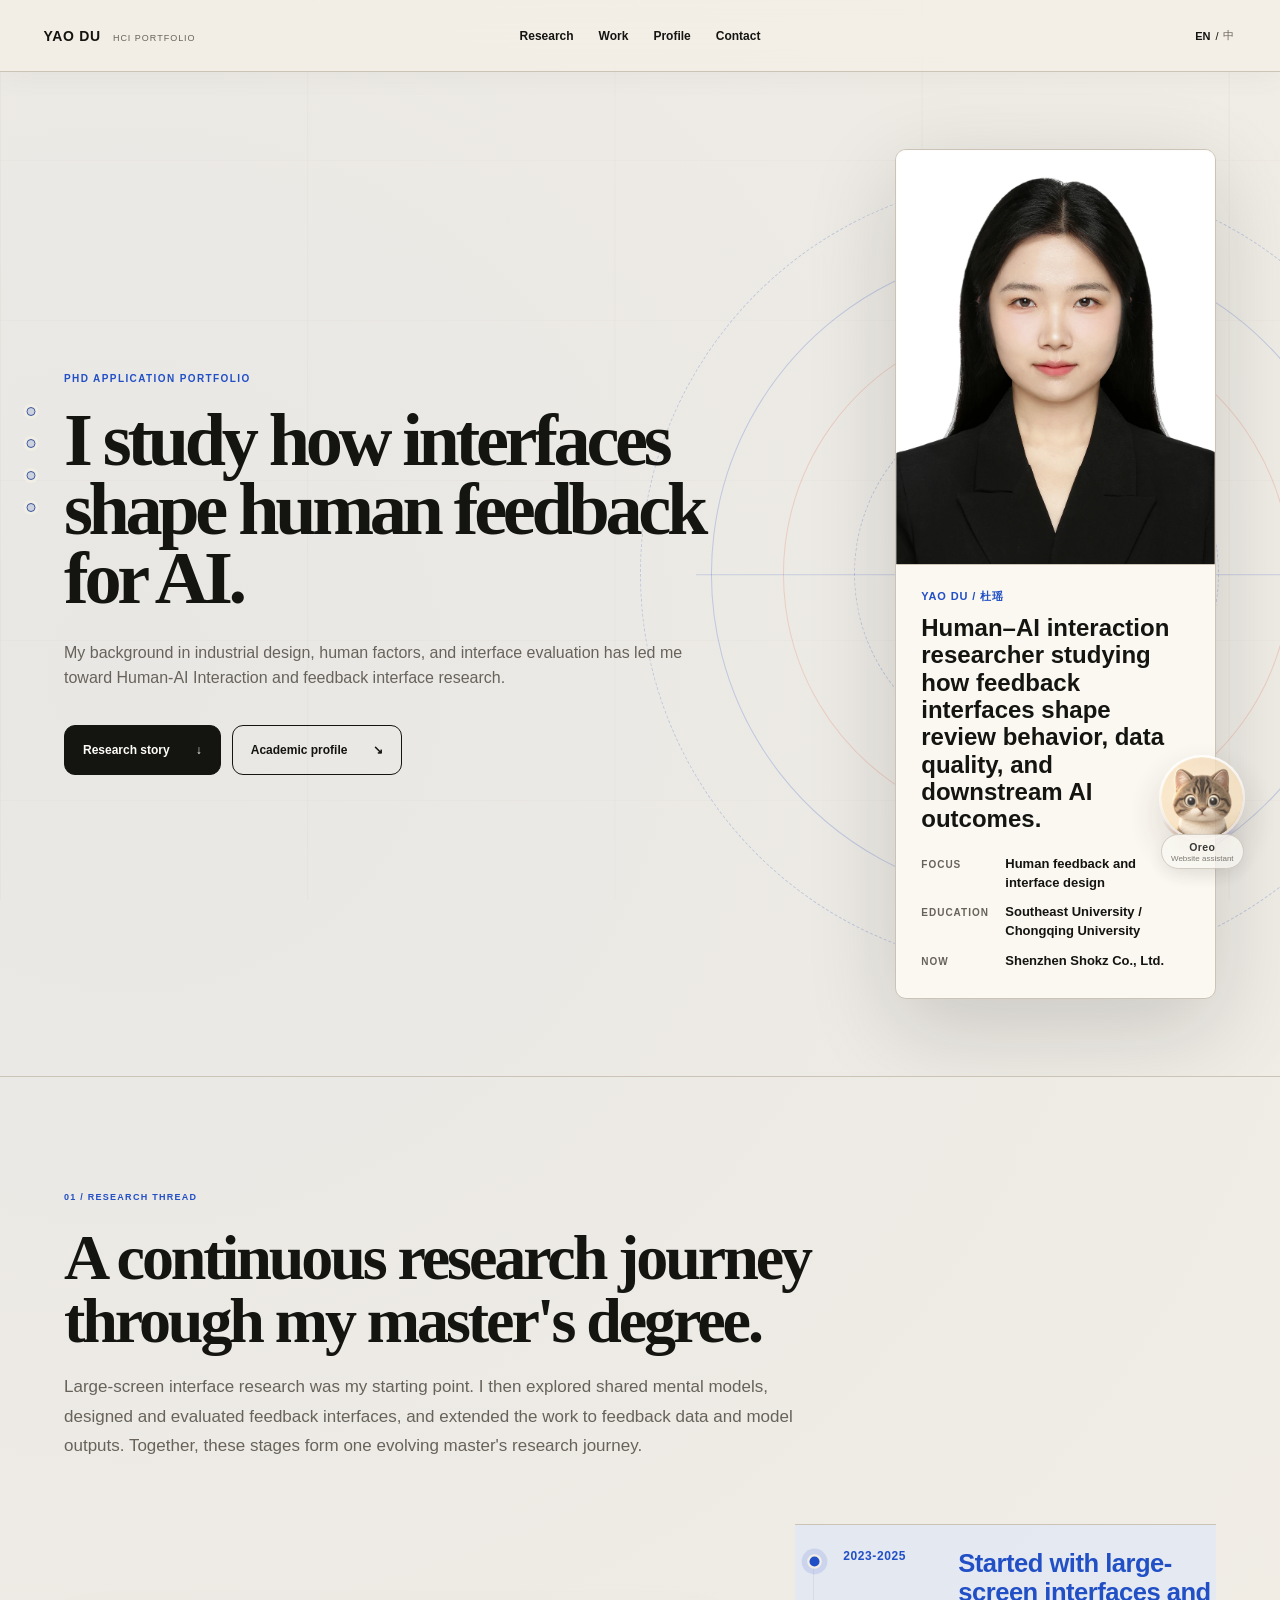
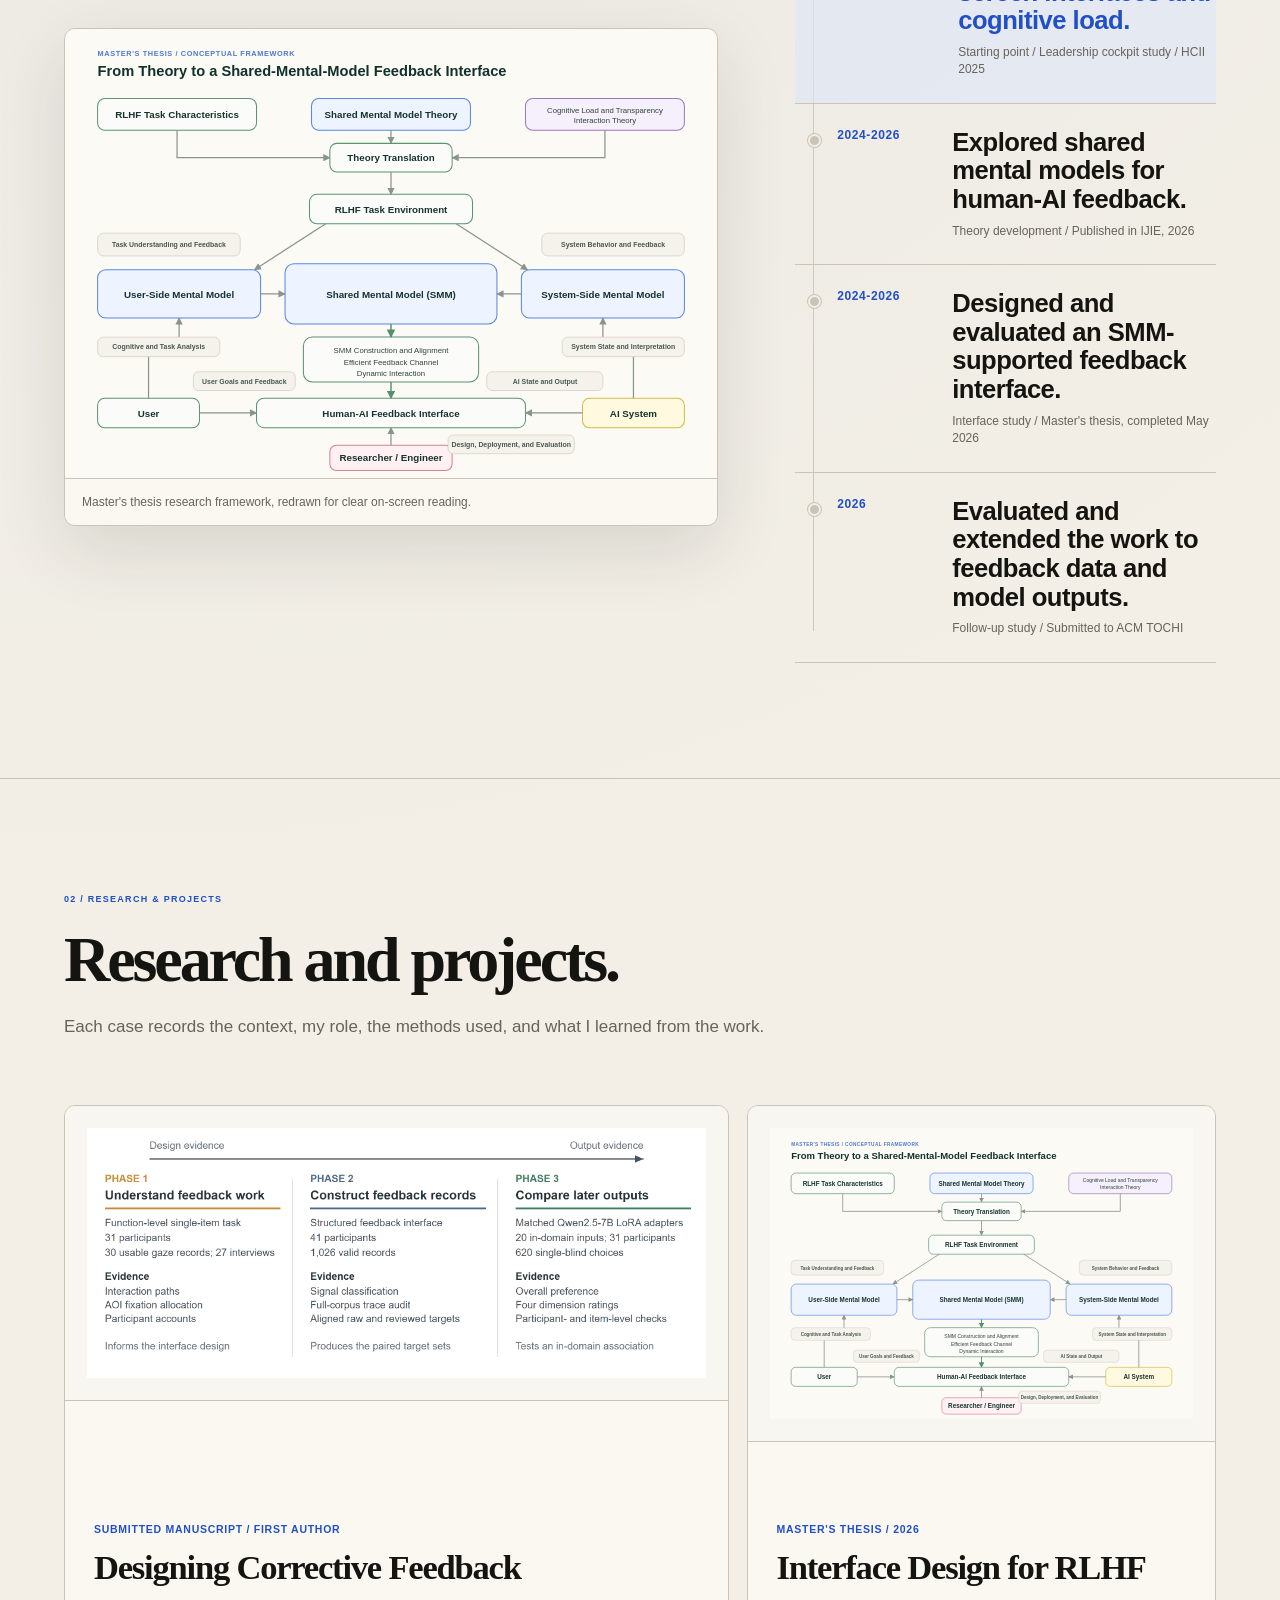
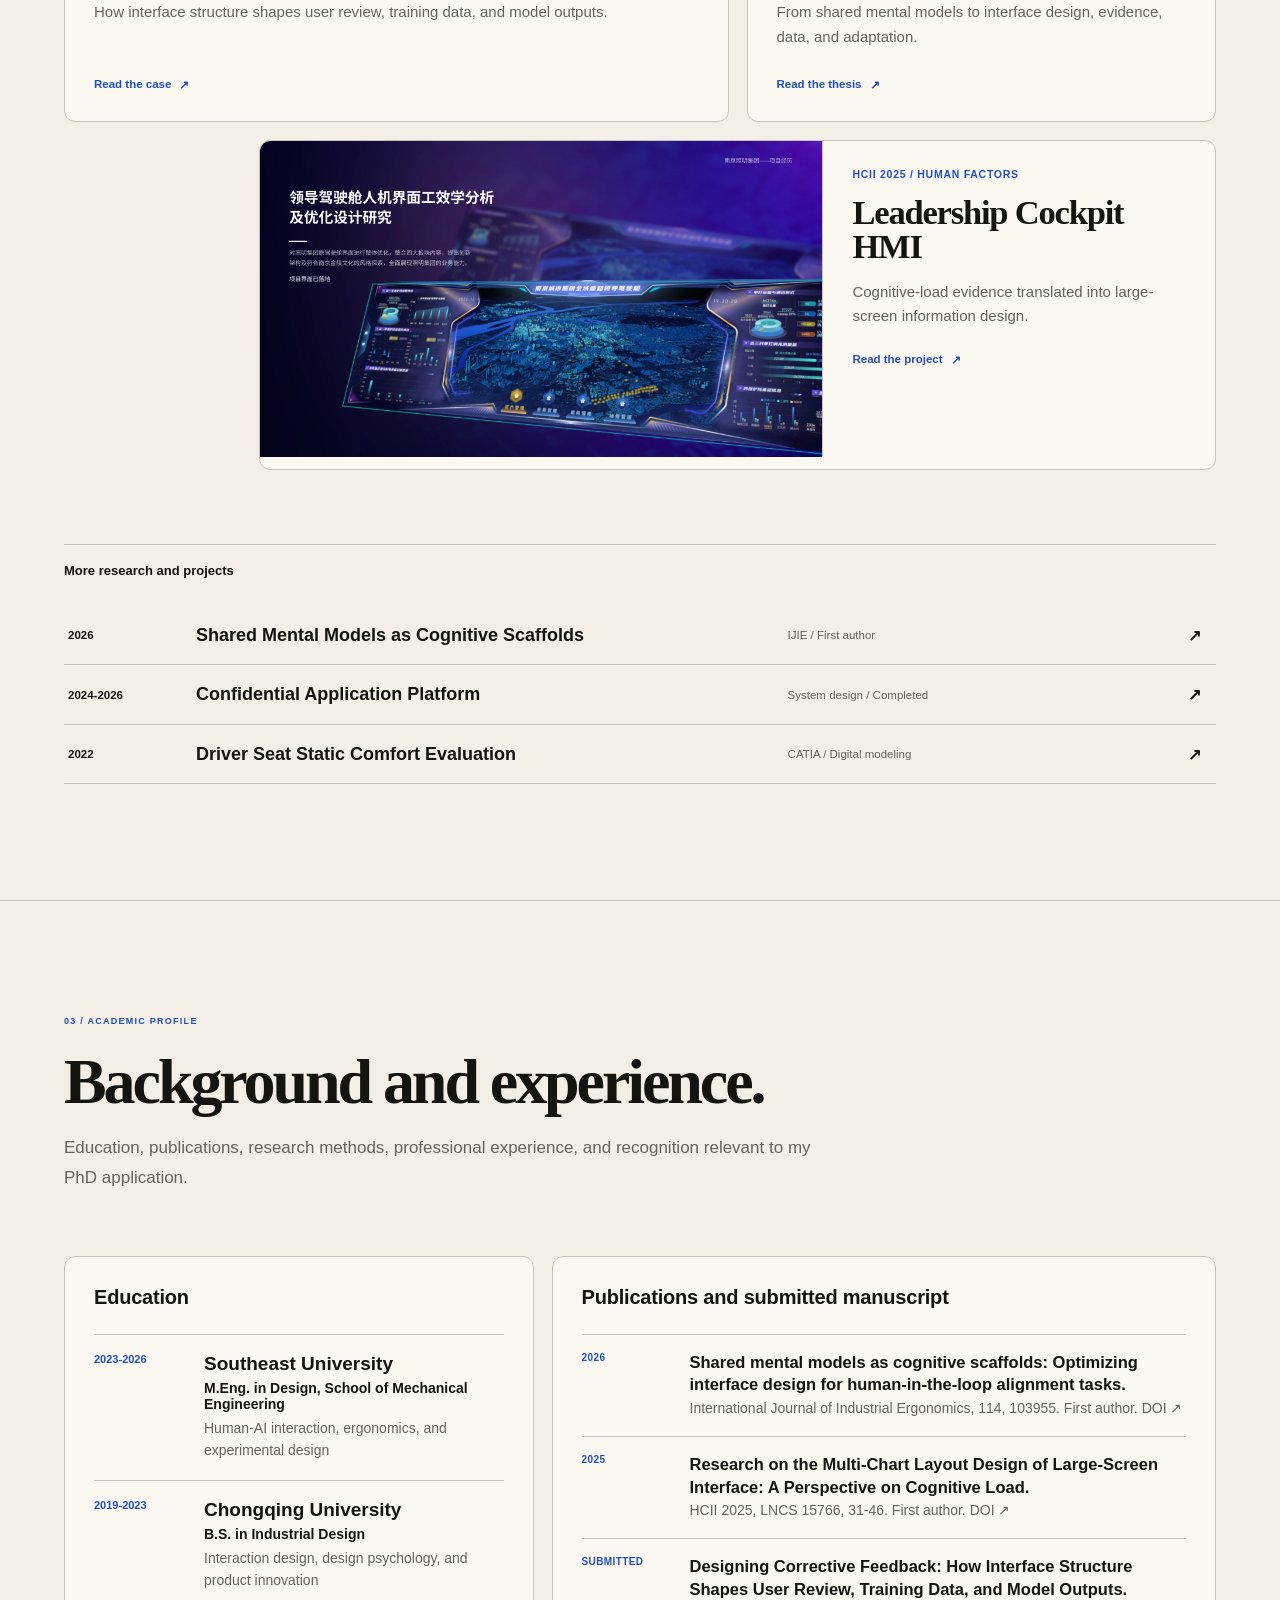
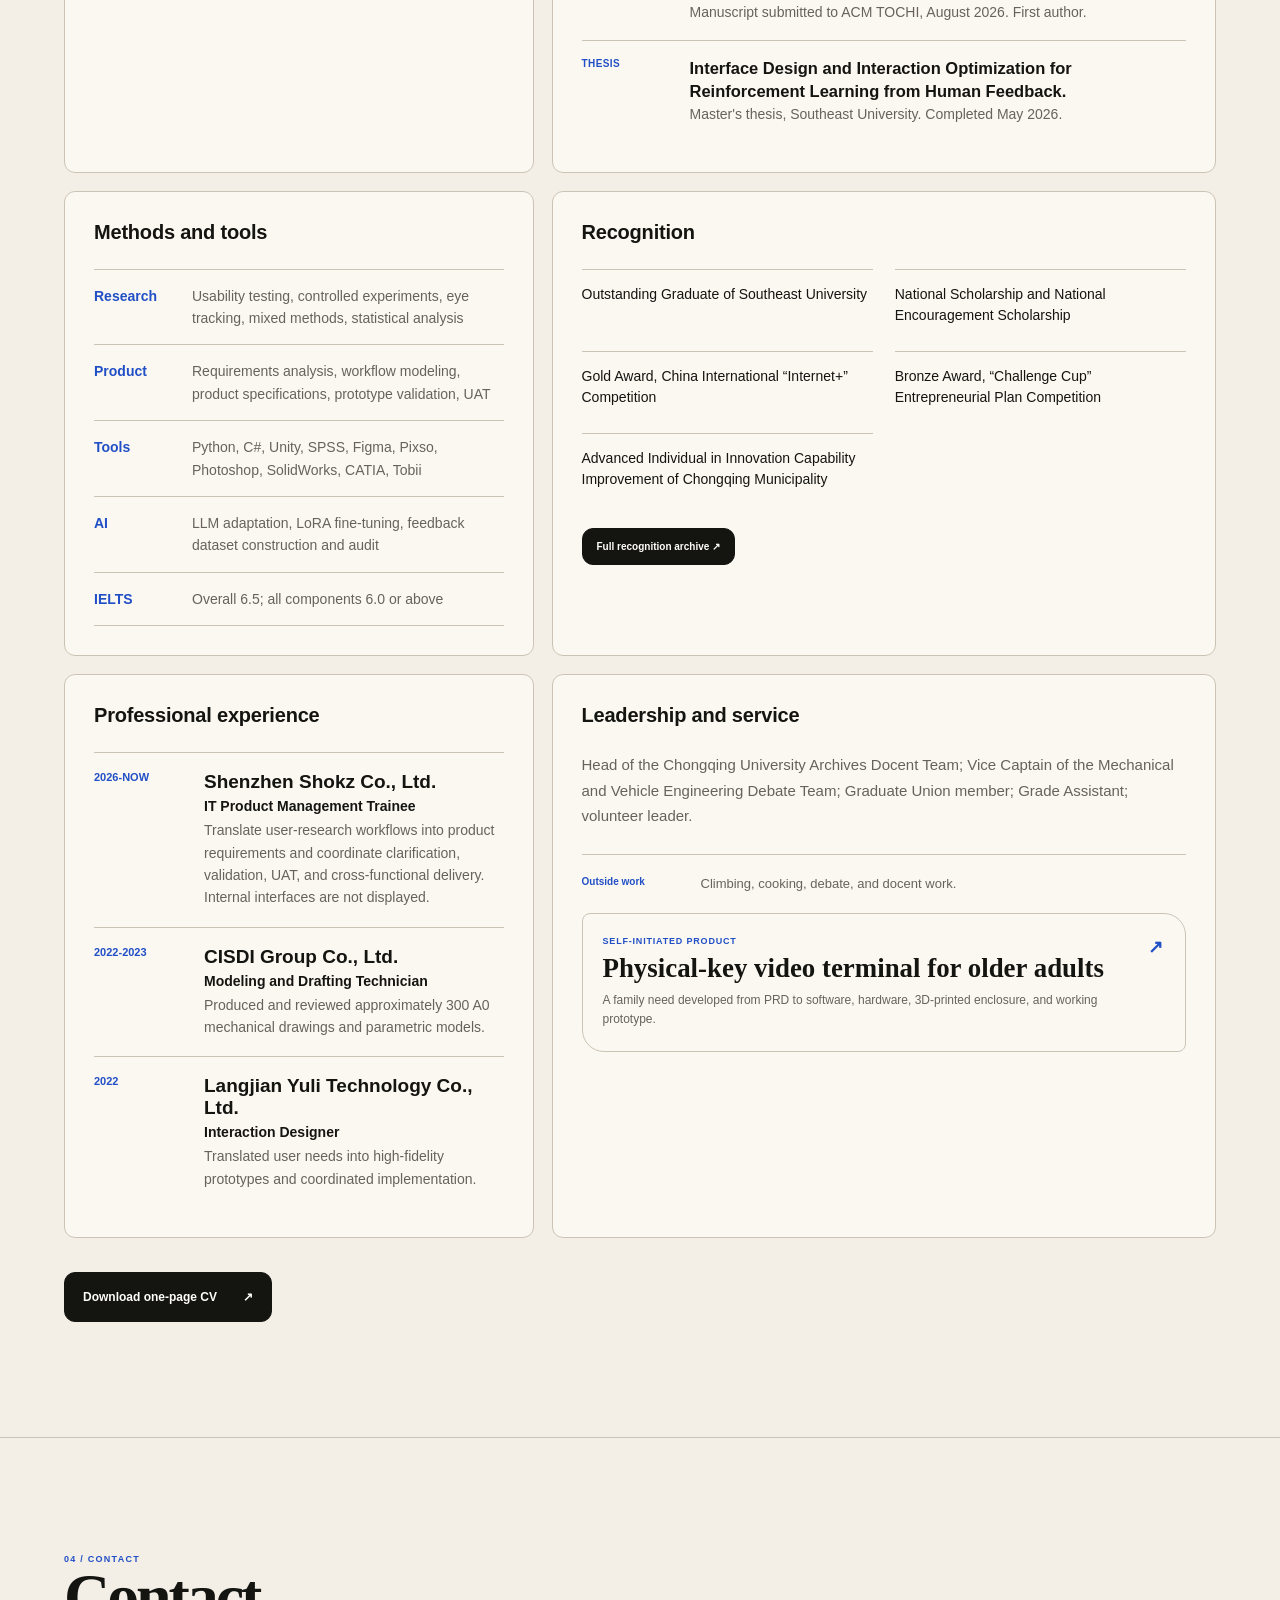
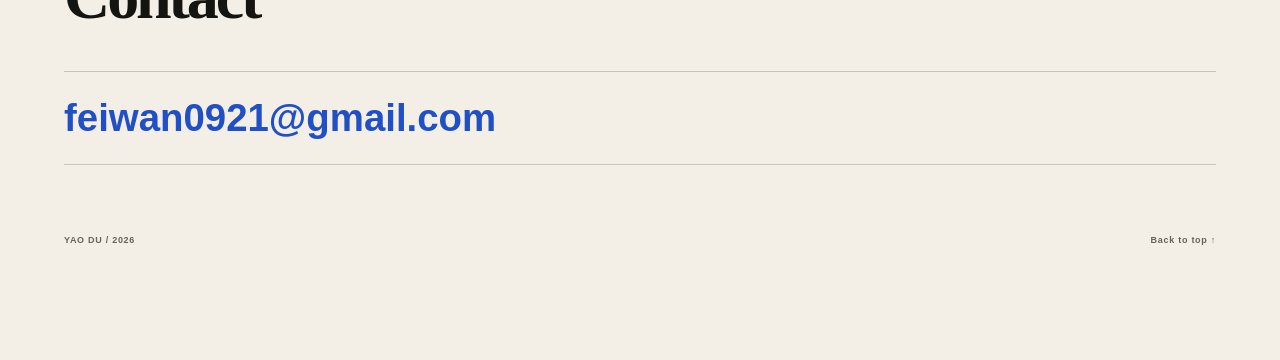
==== commit 9cbd62ac: "Add elderly video terminal case study" ====
--- a/index.html
+++ b/index.html
@@ -5,6 +5,9 @@
   <meta name="viewport" content="width=device-width, initial-scale=1">
   <meta name="description" content="Yao Du's PhD application portfolio in Human-AI interaction, feedback interface design, and human factors.">
   <meta name="theme-color" content="#f3efe6">
+  <!-- Add the Umami website ID here to enable anonymous visit analytics. -->
+  <script defer src="analytics.js?v=1"></script>
+<meta name="analytics-website-id" content="f46c14ad-83ae-48ab-83a8-8568a922c423">
   <title>Yao Du | HCI PhD Application Portfolio</title>
   <link rel="stylesheet" href="styles.css?v=pro8">
 </head>
@@ -207,6 +210,12 @@
           <h3><span data-en="Leadership and service" data-zh="领导力与公共服务">Leadership and service</span></h3>
           <p data-en="Head of the Chongqing University Archives Docent Team; Vice Captain of the Mechanical and Vehicle Engineering Debate Team; Graduate Union member; Grade Assistant; volunteer leader." data-zh="重庆大学校史馆讲解队负责人；机械与车辆工程学院辩论队副队长；研究生会成员；年级助理；志愿服务负责人。">Head of the Chongqing University Archives Docent Team; Vice Captain of the Mechanical and Vehicle Engineering Debate Team; Graduate Union member; Grade Assistant; volunteer leader.</p>
           <p class="personal-note"><b data-en="Outside work" data-zh="工作之外">Outside work</b><span data-en="Climbing, cooking, debate, and docent work." data-zh="攀岩、烹饪、辩论与讲解。">Climbing, cooking, debate, and docent work.</span></p>
+          <a class="personal-project-link" href="elderly-video-terminal.html">
+            <span data-en="SELF-INITIATED PRODUCT" data-zh="个人自发产品项目">SELF-INITIATED PRODUCT</span>
+            <strong data-en="Physical-key video terminal for older adults" data-zh="适老化实体按键视频终端">Physical-key video terminal for older adults</strong>
+            <small data-en="A family need developed from PRD to software, hardware, 3D-printed enclosure, and working prototype." data-zh="从真实家庭需求出发，完成 PRD、软硬件、3D 打印外壳与可运行原型。">A family need developed from PRD to software, hardware, 3D-printed enclosure, and working prototype.</small>
+            <b aria-hidden="true">↗</b>
+          </a>
         </article>
       </div>
 
--- a/styles.css
+++ b/styles.css
@@ -329,6 +329,13 @@
 .service-block .personal-note { margin-top: 25px; padding-top: 18px; display: grid; grid-template-columns: 105px 1fr; gap: 14px; border-top: 1px solid var(--line); }
 .personal-note b { color: var(--accent); font-size: 10px; }
 .personal-note span { font-size: 13px; }
+.personal-project-link { position: relative; margin-top: 18px; padding: 22px 54px 22px 20px; display: grid; gap: 7px; border: 1px solid var(--line); border-radius: 8px 22px 8px 22px; background: color-mix(in srgb, var(--surface) 78%, transparent); transition: transform .22s ease, border-color .22s ease, background .22s ease; }
+.personal-project-link > span { color: var(--accent); font-size: 9px; font-weight: 850; letter-spacing: .09em; }
+.personal-project-link strong { font-family: var(--display); font-size: clamp(20px, 2.1vw, 29px); font-weight: 600; line-height: 1.15; }
+.personal-project-link small { max-width: 610px; color: var(--muted); font-size: 12px; line-height: 1.6; }
+.personal-project-link > b { position: absolute; top: 22px; right: 22px; color: var(--accent); font-size: 18px; }
+.personal-project-link:hover, .personal-project-link:focus-visible { transform: translateY(-2px); border-color: var(--accent); background: var(--accent-soft); }
+.personal-project-link:active { transform: translateY(0); }
 .profile-cv { margin: 34px auto 0; width: fit-content; }
 
 .contact-section { min-height: 52dvh; display: flex; flex-direction: column; border-top: 1px solid var(--line); }
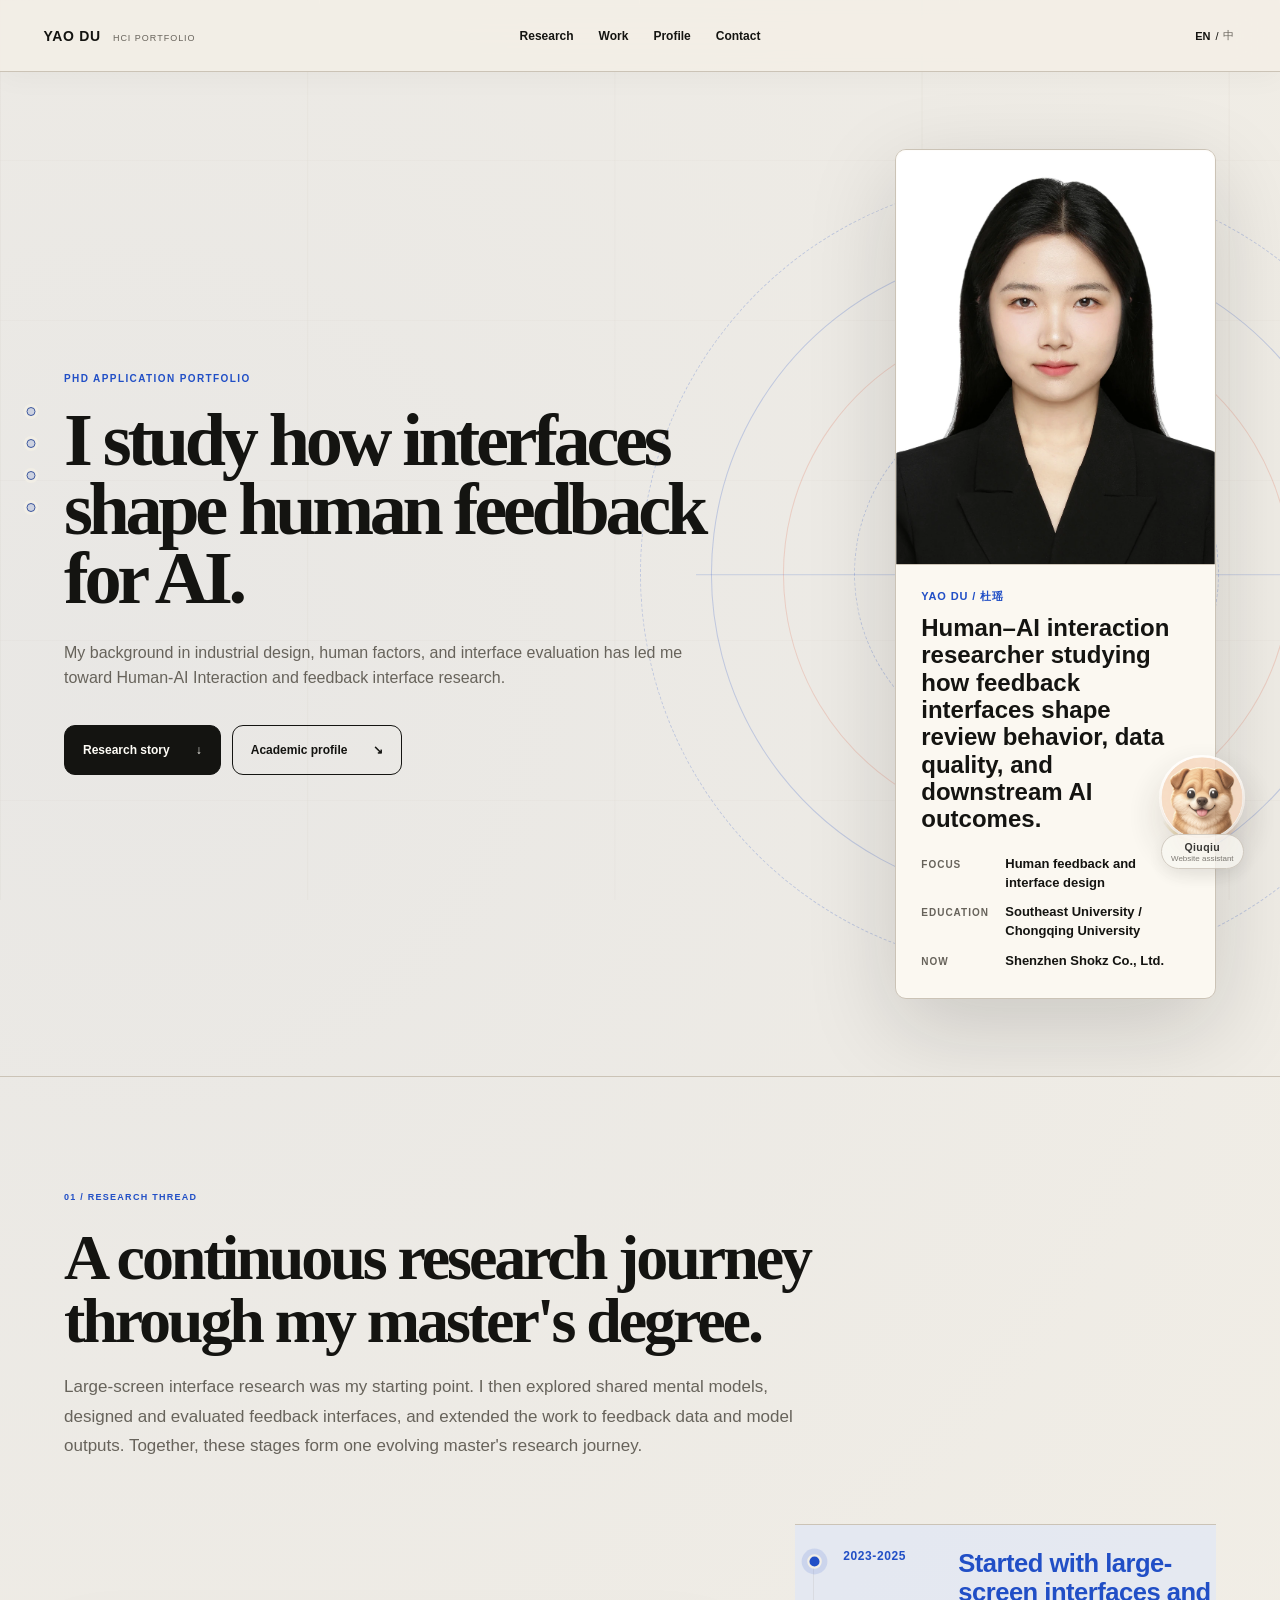
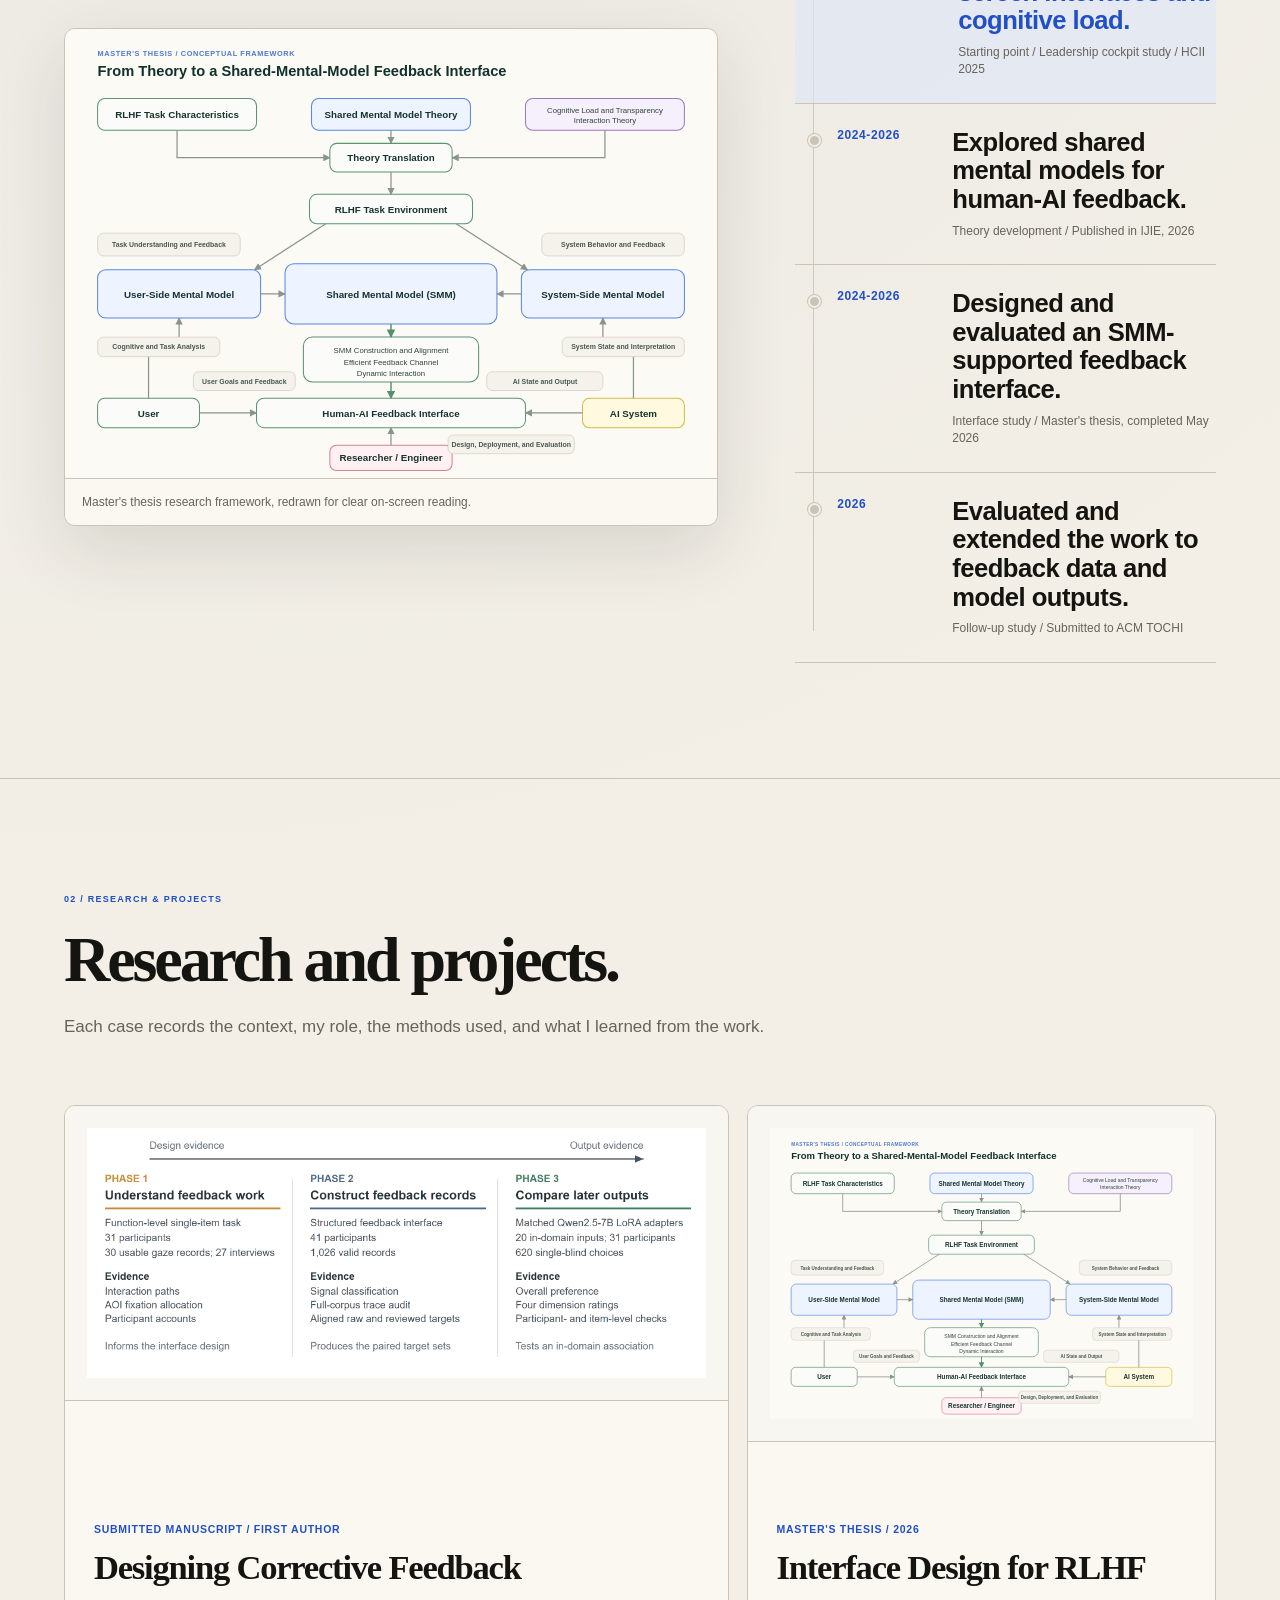
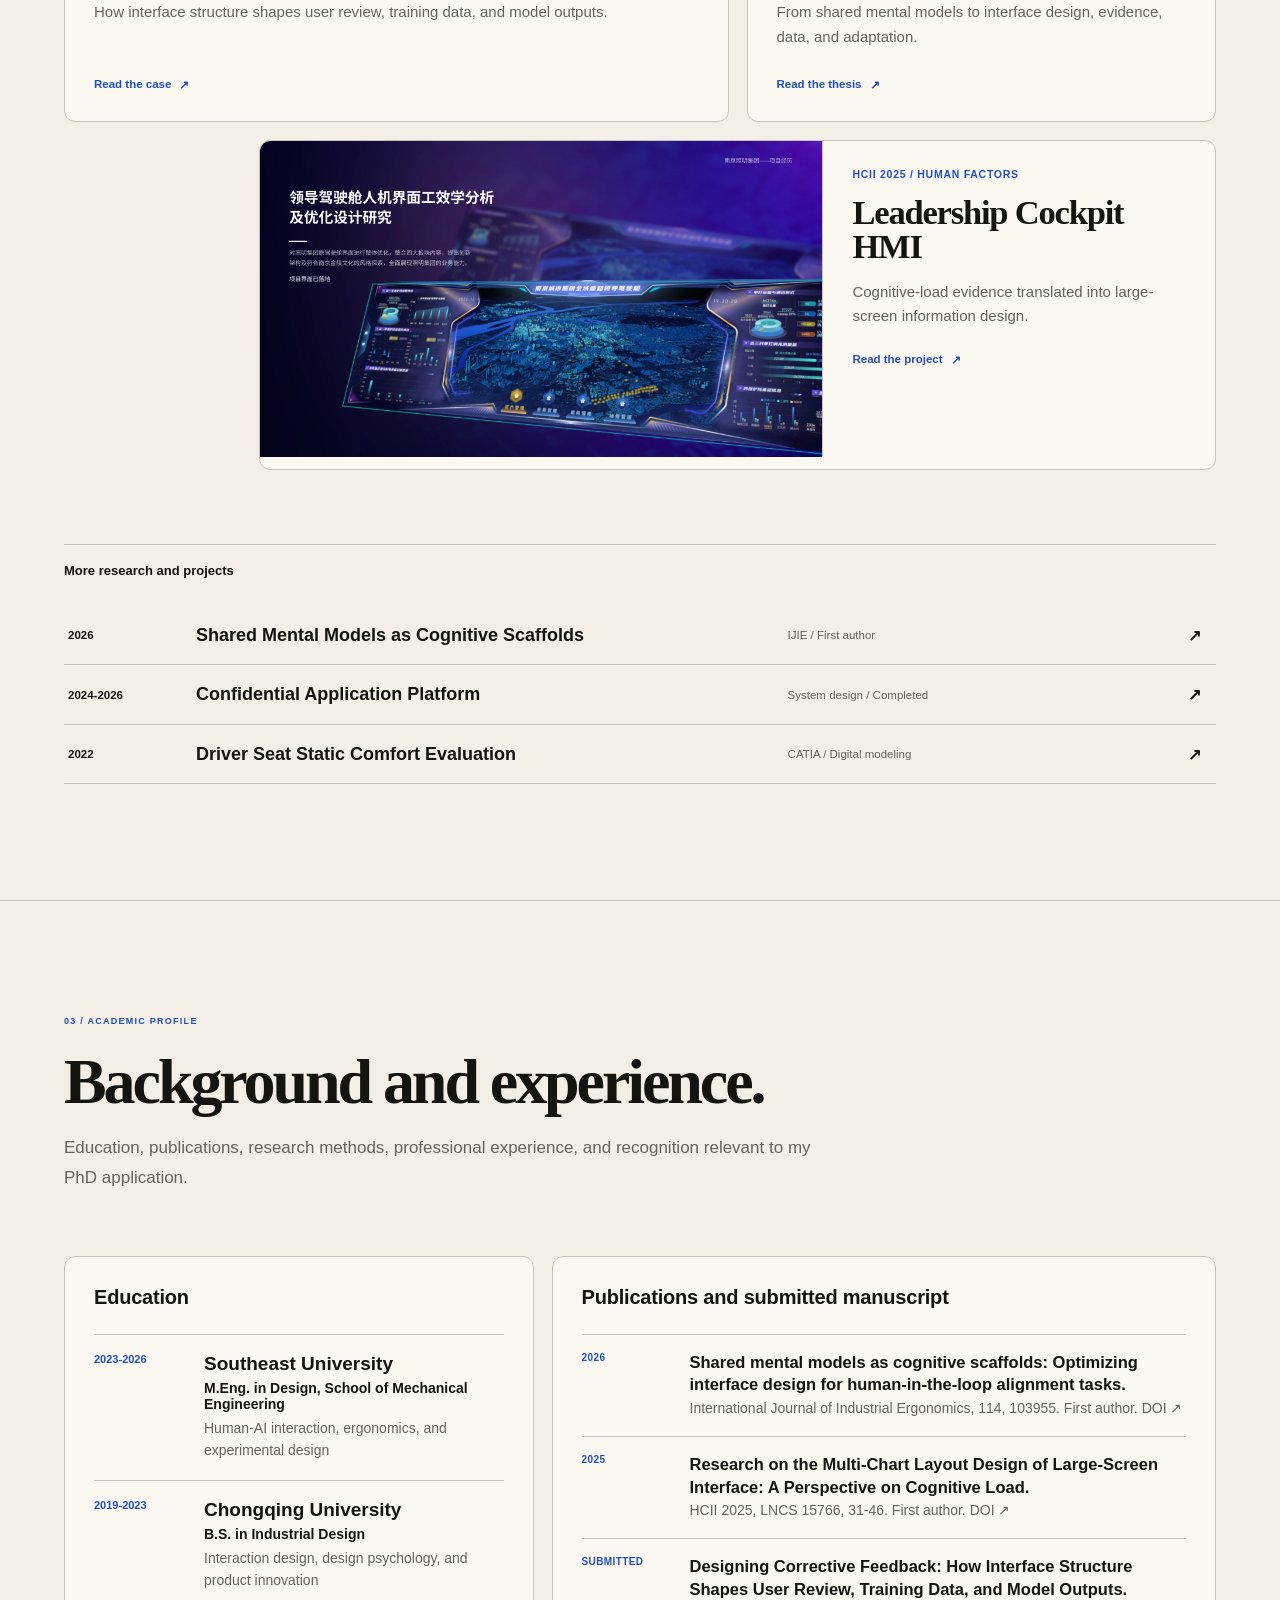
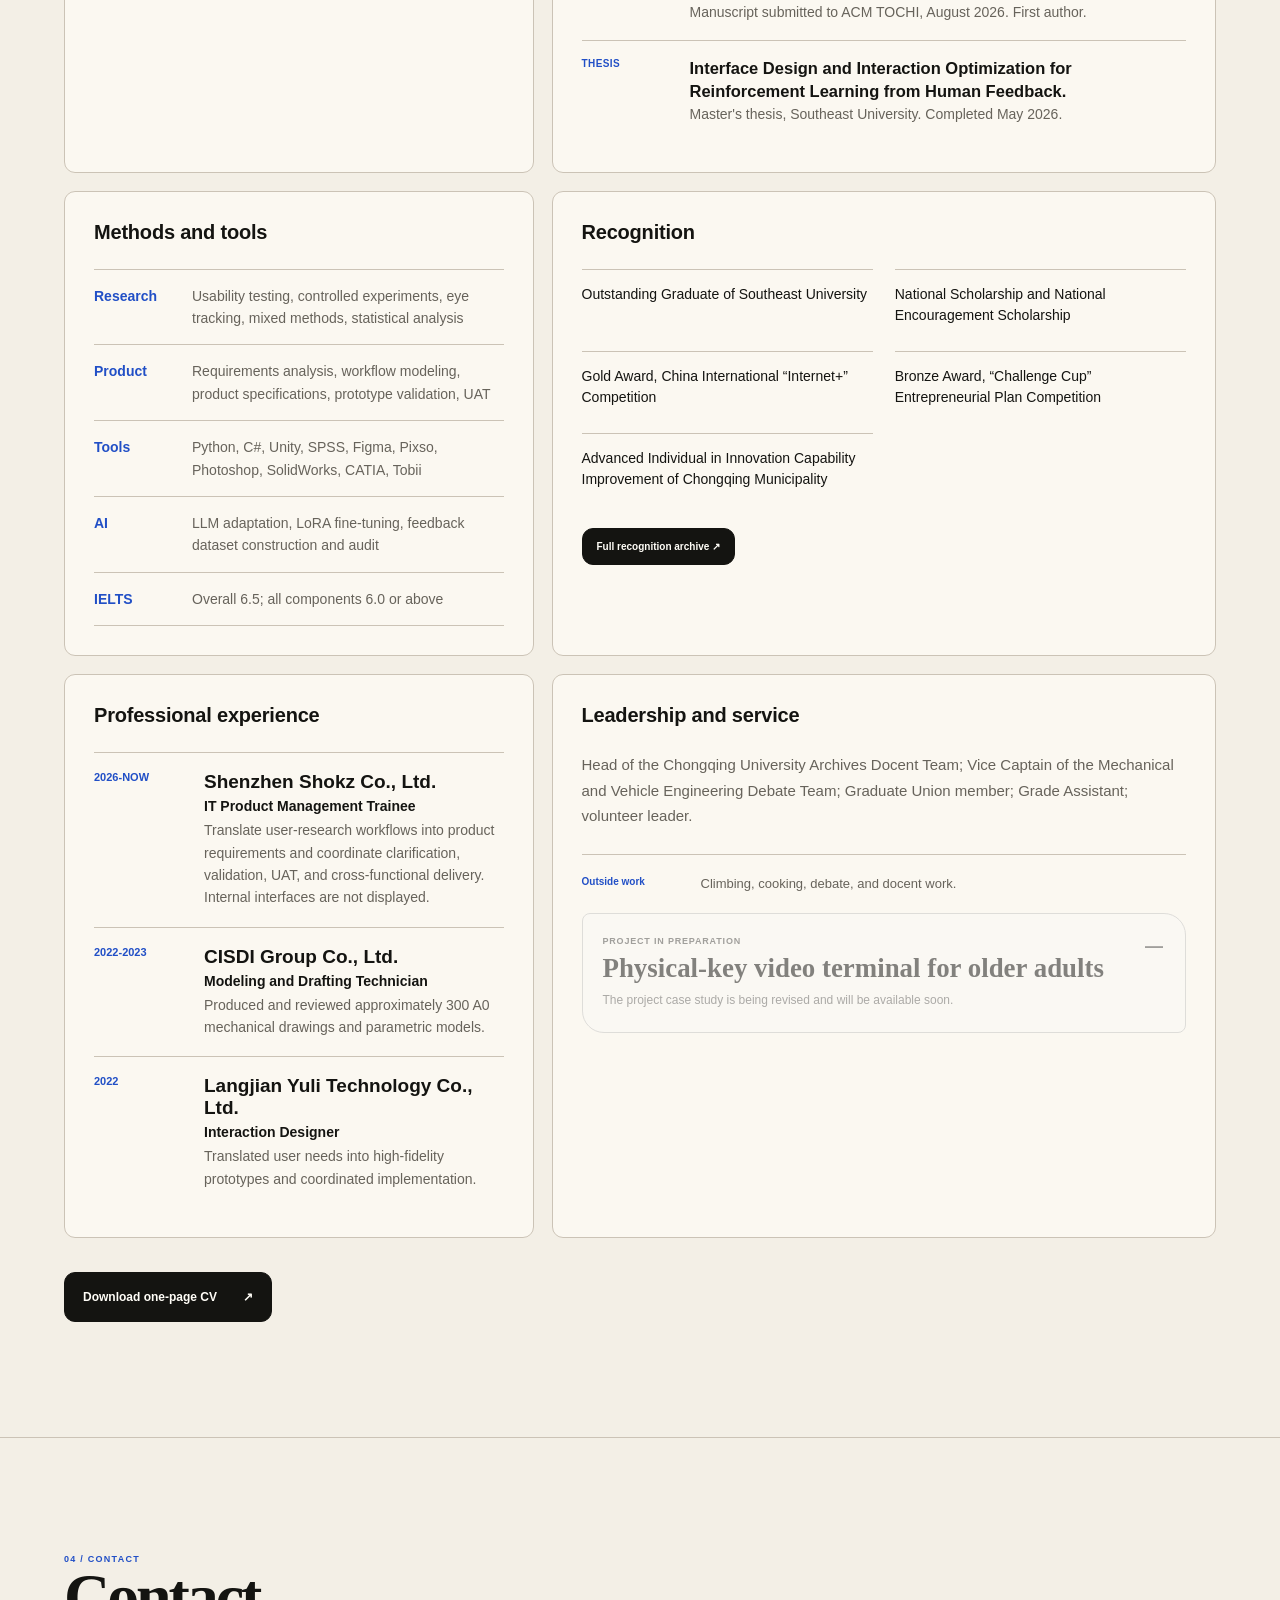
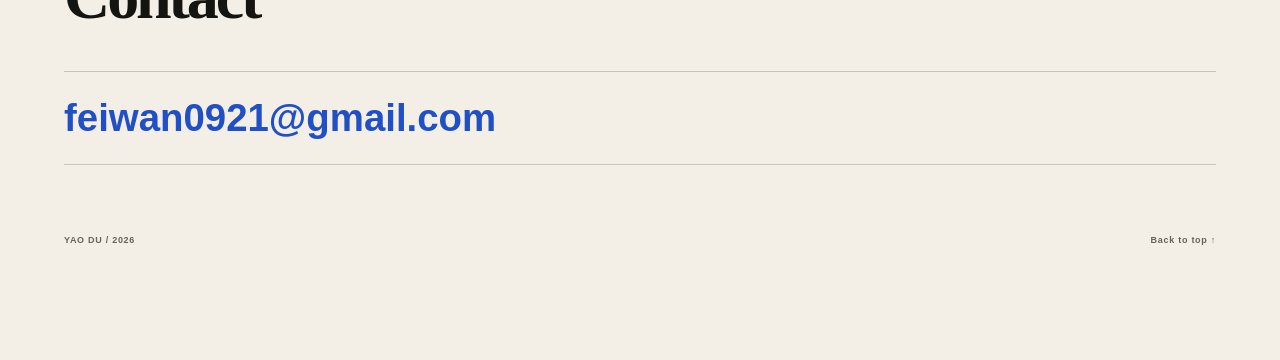
==== commit ead31801: "Temporarily hide elderly terminal case study" ====
--- a/index.html
+++ b/index.html
@@ -210,12 +210,12 @@
           <h3><span data-en="Leadership and service" data-zh="领导力与公共服务">Leadership and service</span></h3>
           <p data-en="Head of the Chongqing University Archives Docent Team; Vice Captain of the Mechanical and Vehicle Engineering Debate Team; Graduate Union member; Grade Assistant; volunteer leader." data-zh="重庆大学校史馆讲解队负责人；机械与车辆工程学院辩论队副队长；研究生会成员；年级助理；志愿服务负责人。">Head of the Chongqing University Archives Docent Team; Vice Captain of the Mechanical and Vehicle Engineering Debate Team; Graduate Union member; Grade Assistant; volunteer leader.</p>
           <p class="personal-note"><b data-en="Outside work" data-zh="工作之外">Outside work</b><span data-en="Climbing, cooking, debate, and docent work." data-zh="攀岩、烹饪、辩论与讲解。">Climbing, cooking, debate, and docent work.</span></p>
-          <a class="personal-project-link" href="elderly-video-terminal.html">
-            <span data-en="SELF-INITIATED PRODUCT" data-zh="个人自发产品项目">SELF-INITIATED PRODUCT</span>
+          <div class="personal-project-link is-disabled" aria-disabled="true">
+            <span data-en="PROJECT IN PREPARATION" data-zh="项目整理中">PROJECT IN PREPARATION</span>
             <strong data-en="Physical-key video terminal for older adults" data-zh="适老化实体按键视频终端">Physical-key video terminal for older adults</strong>
-            <small data-en="A family need developed from PRD to software, hardware, 3D-printed enclosure, and working prototype." data-zh="从真实家庭需求出发，完成 PRD、软硬件、3D 打印外壳与可运行原型。">A family need developed from PRD to software, hardware, 3D-printed enclosure, and working prototype.</small>
-            <b aria-hidden="true">↗</b>
-          </a>
+            <small data-en="The project case study is being revised and will be available soon." data-zh="项目展示正在重新整理，完成后开放。">The project case study is being revised and will be available soon.</small>
+            <b aria-hidden="true">—</b>
+          </div>
         </article>
       </div>
 
--- a/styles.css
+++ b/styles.css
@@ -336,6 +336,8 @@
 .personal-project-link > b { position: absolute; top: 22px; right: 22px; color: var(--accent); font-size: 18px; }
 .personal-project-link:hover, .personal-project-link:focus-visible { transform: translateY(-2px); border-color: var(--accent); background: var(--accent-soft); }
 .personal-project-link:active { transform: translateY(0); }
+.personal-project-link.is-disabled { cursor: not-allowed; opacity: .52; filter: grayscale(1); background: color-mix(in srgb, var(--surface) 62%, transparent); }
+.personal-project-link.is-disabled:hover { transform: none; border-color: var(--line); background: color-mix(in srgb, var(--surface) 62%, transparent); }
 .profile-cv { margin: 34px auto 0; width: fit-content; }
 
 .contact-section { min-height: 52dvh; display: flex; flex-direction: column; border-top: 1px solid var(--line); }
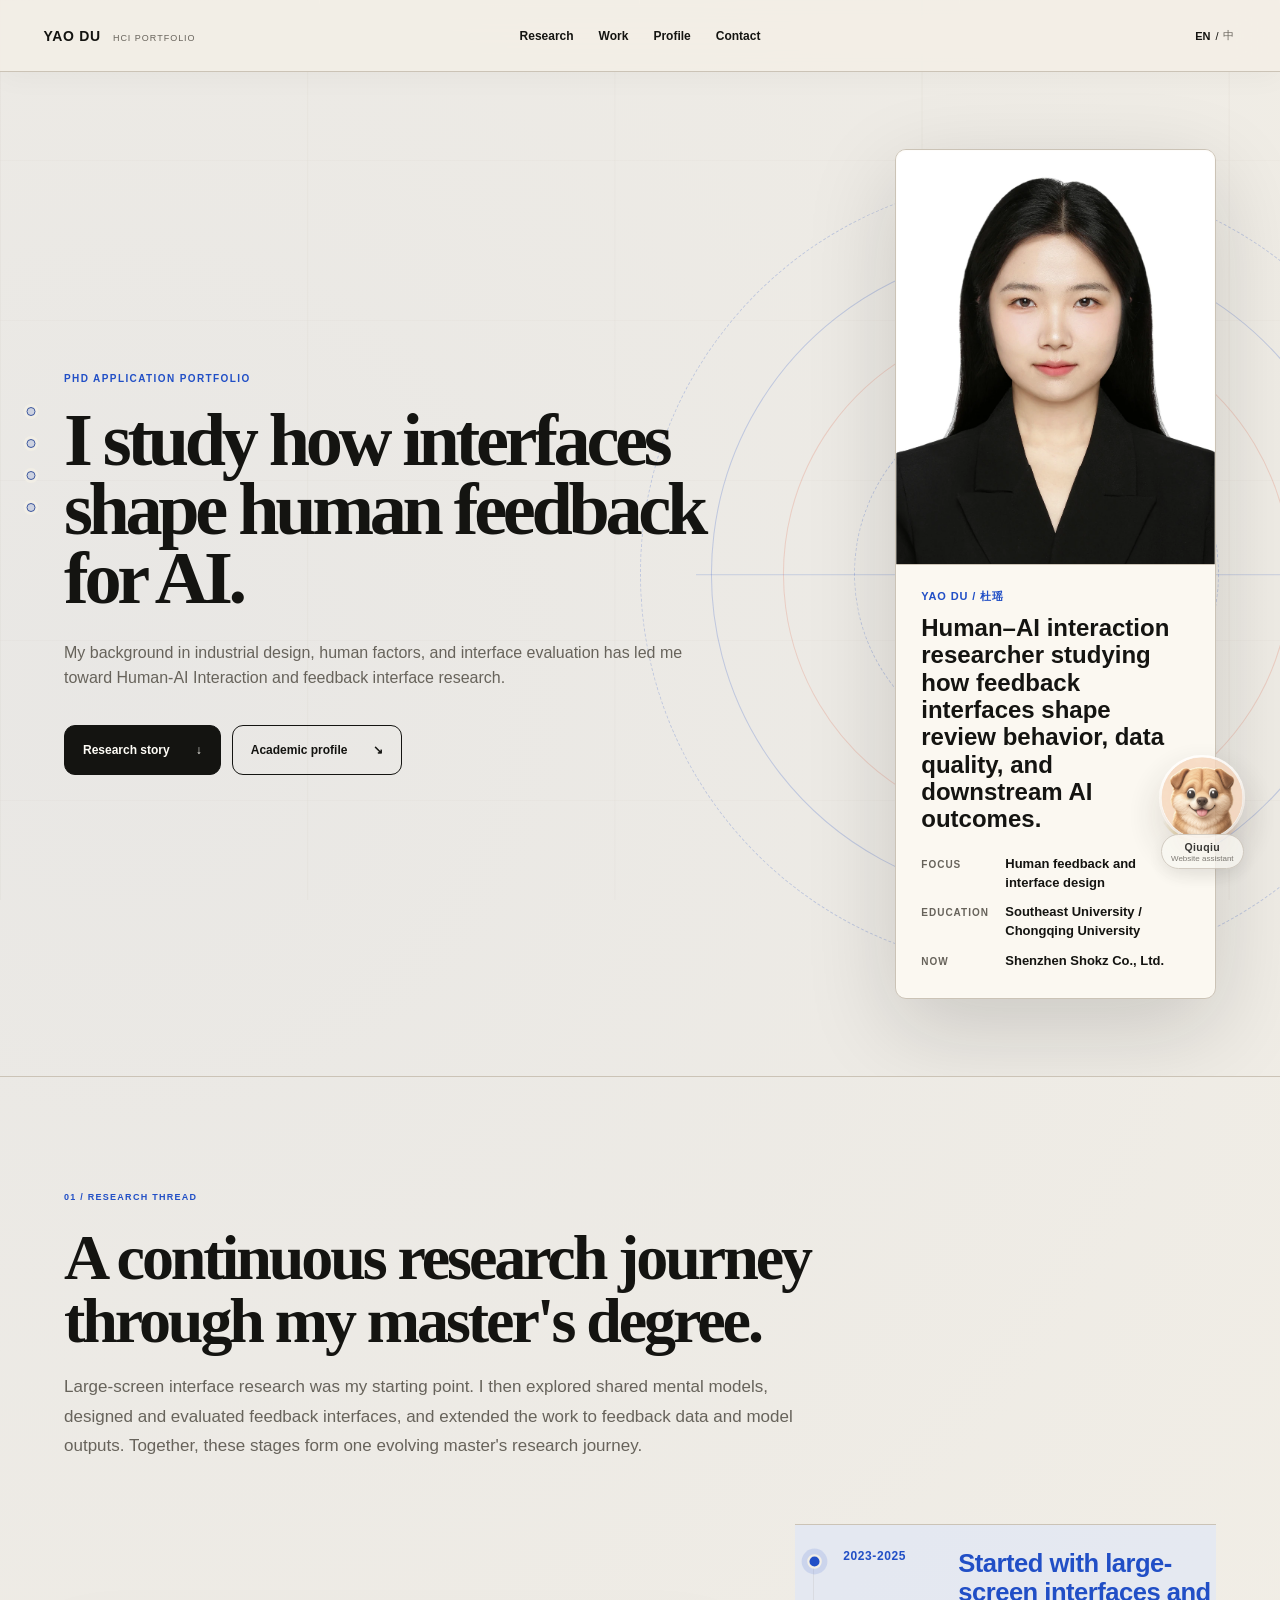
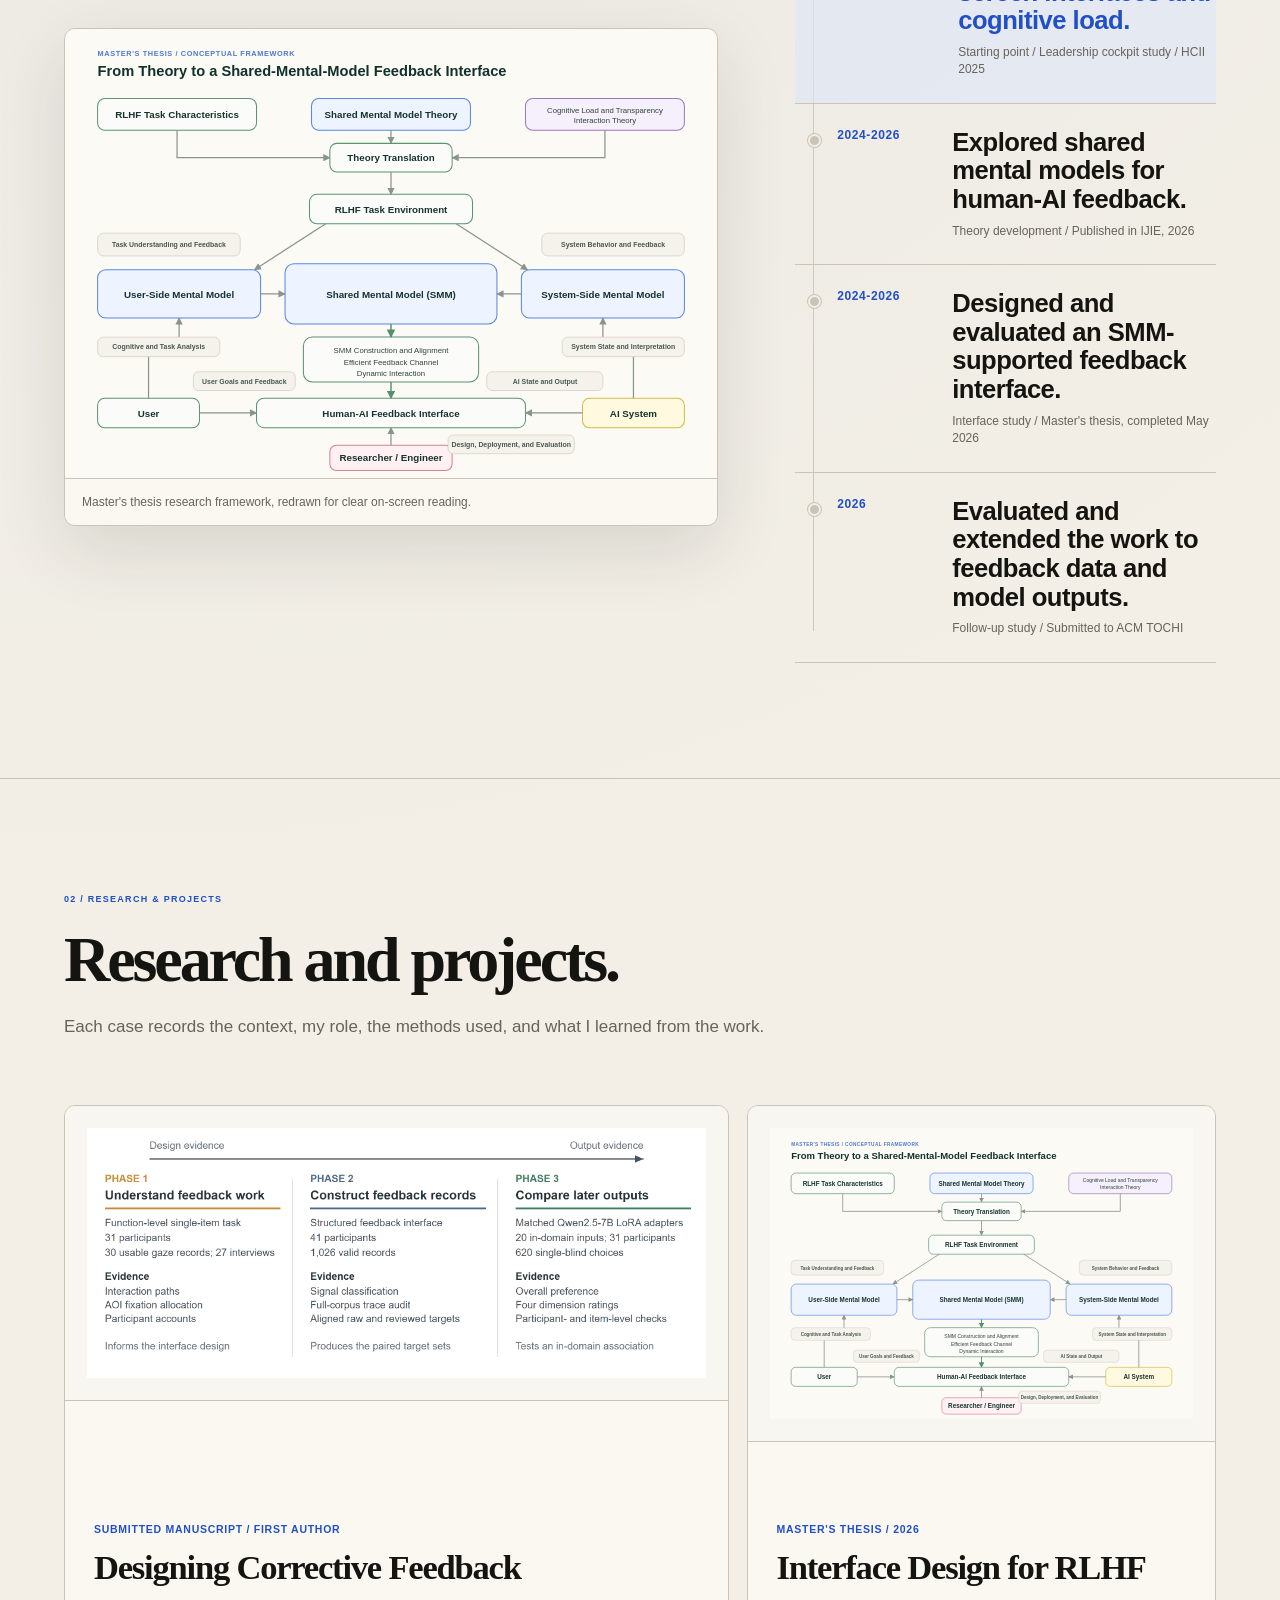
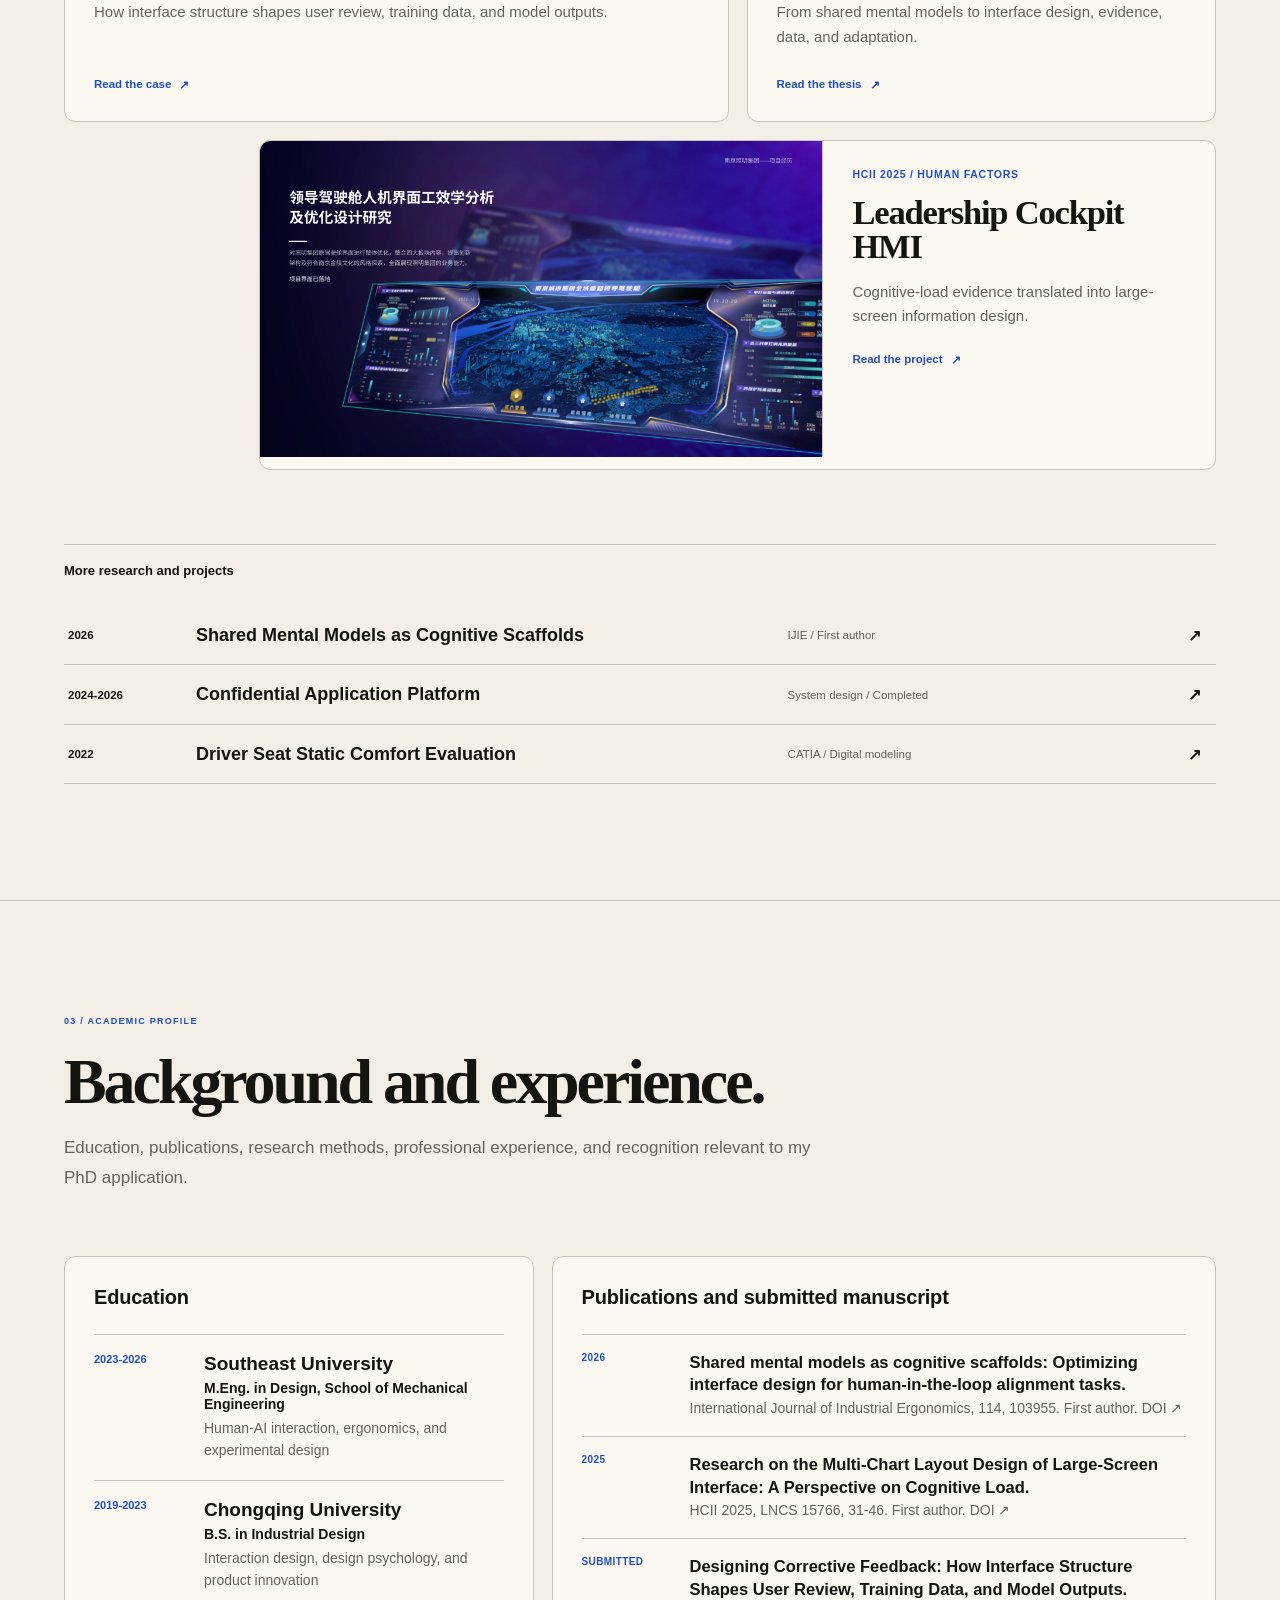
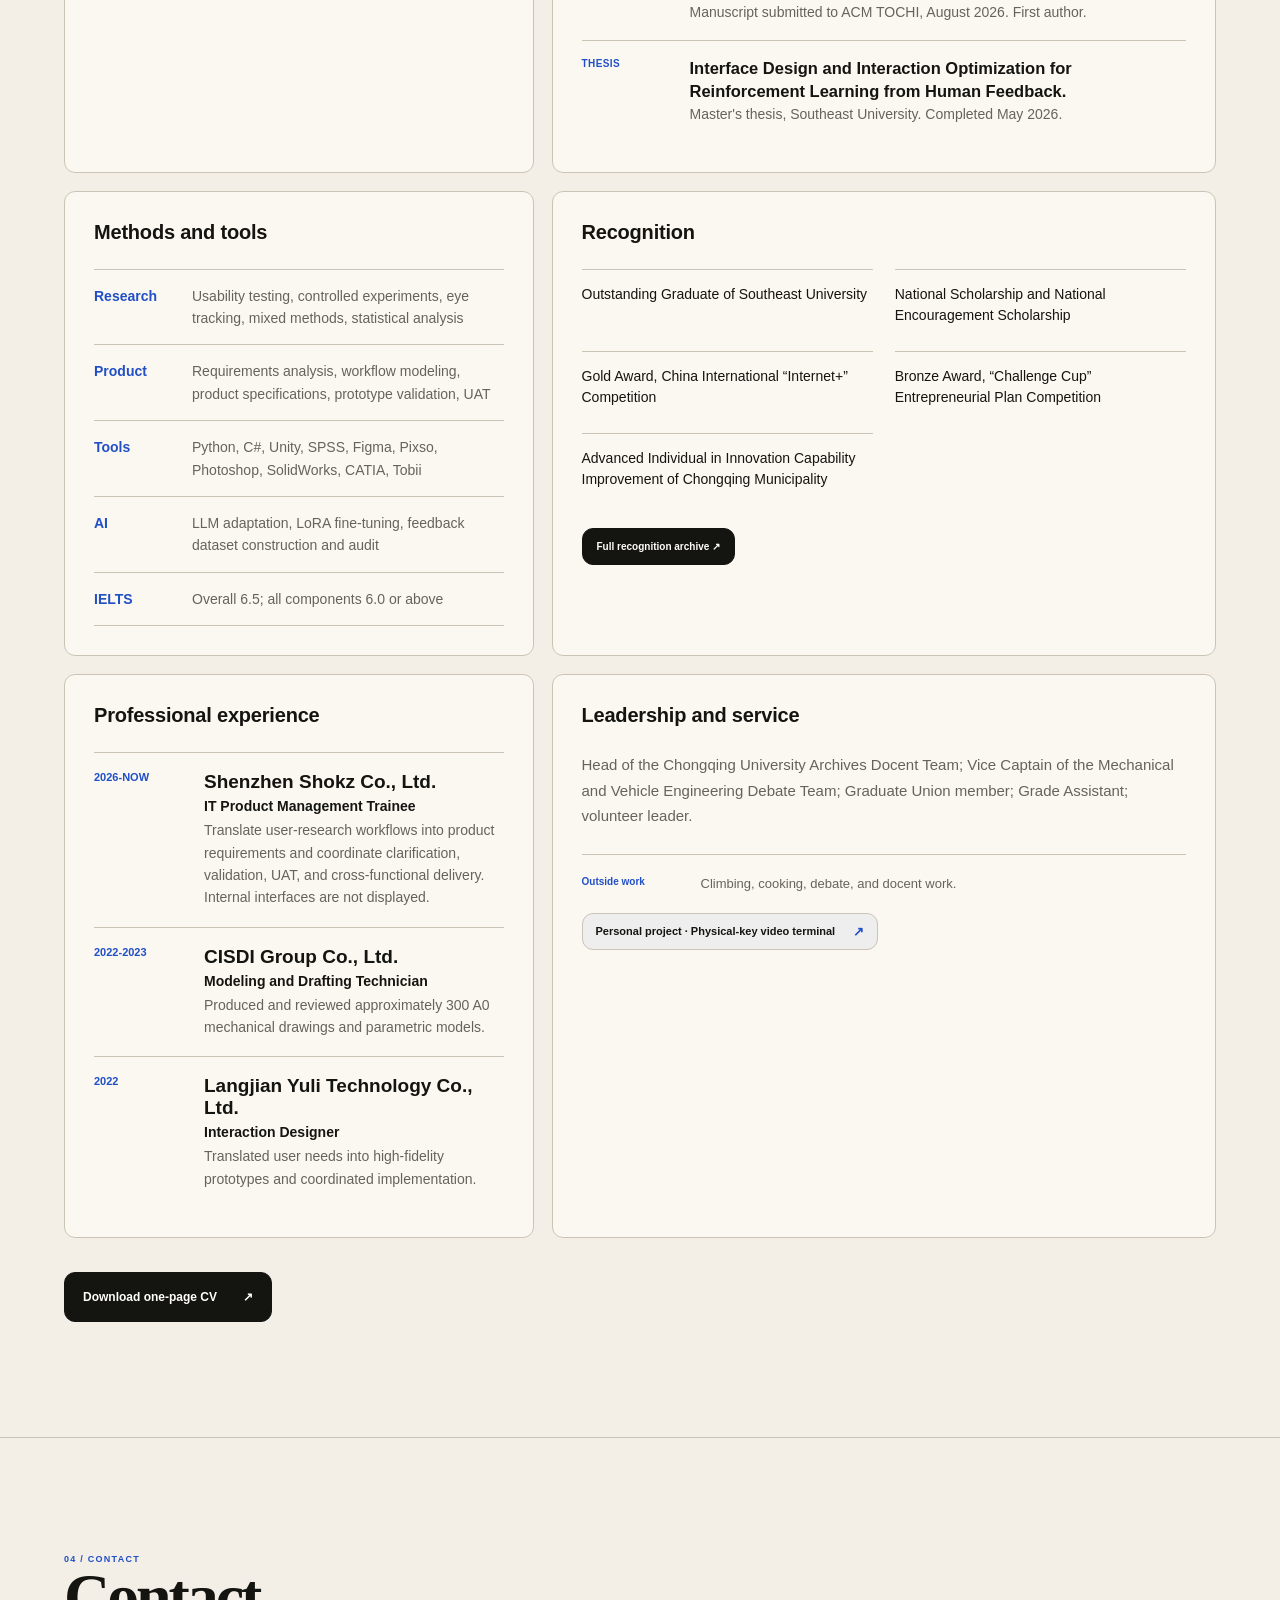
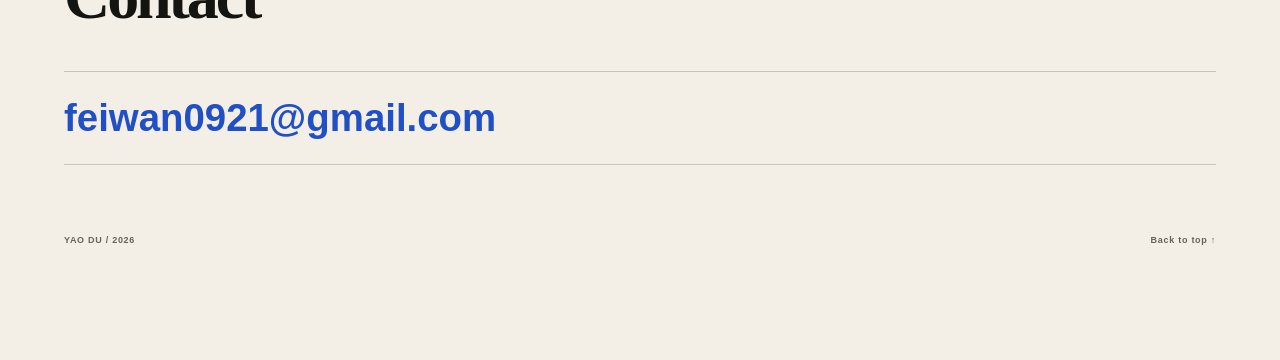
==== commit 1cb59a90: "Add elderly video terminal case study # Conflicts: #	index.html #	styles.css" ====
--- a/index.html
+++ b/index.html
@@ -210,12 +210,7 @@
           <h3><span data-en="Leadership and service" data-zh="领导力与公共服务">Leadership and service</span></h3>
           <p data-en="Head of the Chongqing University Archives Docent Team; Vice Captain of the Mechanical and Vehicle Engineering Debate Team; Graduate Union member; Grade Assistant; volunteer leader." data-zh="重庆大学校史馆讲解队负责人；机械与车辆工程学院辩论队副队长；研究生会成员；年级助理；志愿服务负责人。">Head of the Chongqing University Archives Docent Team; Vice Captain of the Mechanical and Vehicle Engineering Debate Team; Graduate Union member; Grade Assistant; volunteer leader.</p>
           <p class="personal-note"><b data-en="Outside work" data-zh="工作之外">Outside work</b><span data-en="Climbing, cooking, debate, and docent work." data-zh="攀岩、烹饪、辩论与讲解。">Climbing, cooking, debate, and docent work.</span></p>
-          <div class="personal-project-link is-disabled" aria-disabled="true">
-            <span data-en="PROJECT IN PREPARATION" data-zh="项目整理中">PROJECT IN PREPARATION</span>
-            <strong data-en="Physical-key video terminal for older adults" data-zh="适老化实体按键视频终端">Physical-key video terminal for older adults</strong>
-            <small data-en="The project case study is being revised and will be available soon." data-zh="项目展示正在重新整理，完成后开放。">The project case study is being revised and will be available soon.</small>
-            <b aria-hidden="true">—</b>
-          </div>
+          <a class="personal-project-chip" href="elderly-video-terminal.html"><span data-en="Personal project · Physical-key video terminal" data-zh="个人项目 · 适老化实体按键视频终端">Personal project · Physical-key video terminal</span><b>↗</b></a>
         </article>
       </div>
 
--- a/styles.css
+++ b/styles.css
@@ -329,15 +329,10 @@
 .service-block .personal-note { margin-top: 25px; padding-top: 18px; display: grid; grid-template-columns: 105px 1fr; gap: 14px; border-top: 1px solid var(--line); }
 .personal-note b { color: var(--accent); font-size: 10px; }
 .personal-note span { font-size: 13px; }
-.personal-project-link { position: relative; margin-top: 18px; padding: 22px 54px 22px 20px; display: grid; gap: 7px; border: 1px solid var(--line); border-radius: 8px 22px 8px 22px; background: color-mix(in srgb, var(--surface) 78%, transparent); transition: transform .22s ease, border-color .22s ease, background .22s ease; }
-.personal-project-link > span { color: var(--accent); font-size: 9px; font-weight: 850; letter-spacing: .09em; }
-.personal-project-link strong { font-family: var(--display); font-size: clamp(20px, 2.1vw, 29px); font-weight: 600; line-height: 1.15; }
-.personal-project-link small { max-width: 610px; color: var(--muted); font-size: 12px; line-height: 1.6; }
-.personal-project-link > b { position: absolute; top: 22px; right: 22px; color: var(--accent); font-size: 18px; }
-.personal-project-link:hover, .personal-project-link:focus-visible { transform: translateY(-2px); border-color: var(--accent); background: var(--accent-soft); }
-.personal-project-link:active { transform: translateY(0); }
-.personal-project-link.is-disabled { cursor: not-allowed; opacity: .52; filter: grayscale(1); background: color-mix(in srgb, var(--surface) 62%, transparent); }
-.personal-project-link.is-disabled:hover { transform: none; border-color: var(--line); background: color-mix(in srgb, var(--surface) 62%, transparent); }
+.personal-project-chip { width: fit-content; margin-top: 18px; padding: 10px 13px; display: inline-flex; align-items: center; gap: 18px; border: 1px solid var(--line); border-radius: var(--radius); color: var(--ink); background: color-mix(in srgb, var(--accent) 6%, var(--surface)); font-size: 11px; font-weight: 760; transition: color .2s ease, background .2s ease, border-color .2s ease, transform .2s ease; }
+.personal-project-chip b { color: var(--accent); font-size: 13px; }
+.personal-project-chip:hover, .personal-project-chip:focus-visible { color: var(--button-ink); background: var(--accent); border-color: var(--accent); transform: translateY(-2px); outline: none; }
+.personal-project-chip:hover b, .personal-project-chip:focus-visible b { color: inherit; }
 .profile-cv { margin: 34px auto 0; width: fit-content; }
 
 .contact-section { min-height: 52dvh; display: flex; flex-direction: column; border-top: 1px solid var(--line); }
